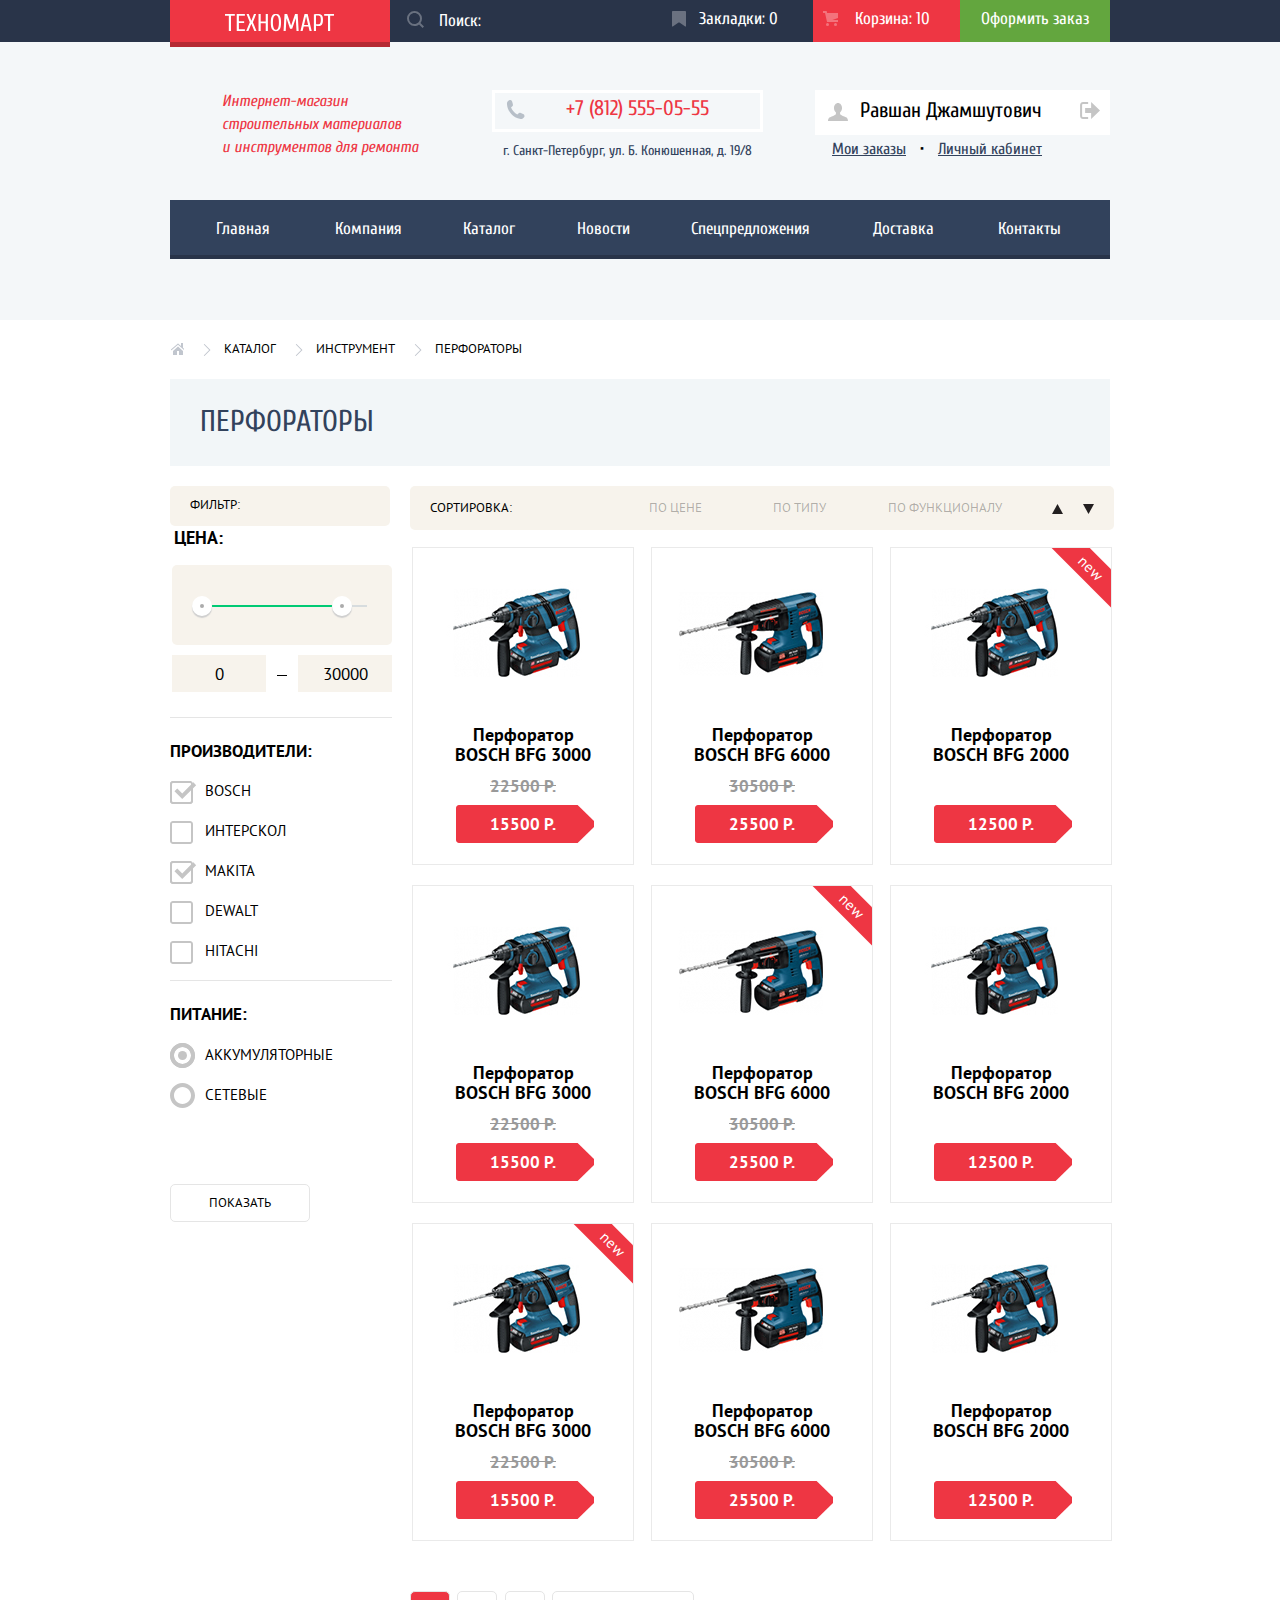
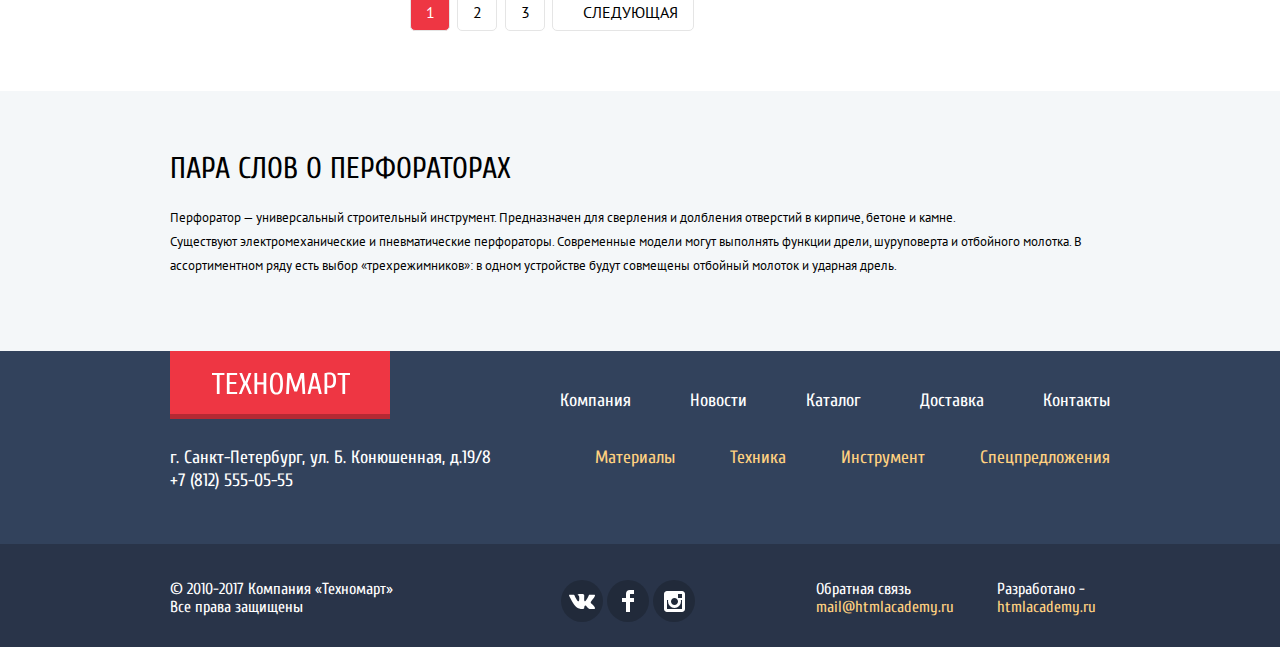
==== inner.html @ 995656cd "b4" ====
<!DOCTYPE html>
<html lang="ru">

<head>
  <meta charset="utf-8">
  <title>Техномарт - инструменты, техника, материалы</title>
  <link href="https://fonts.googleapis.com/css?family=Cuprum:400,400i,700%7CPT+Sans:400,700&display=swap&subset=cyrillic,cyrillic-ext" rel="stylesheet">
  <link type="text/css" href="css/style.css" rel="stylesheet">
</head>

<body>
  <header class="aligning-viewport stylized-background-header">
    <div class="top-header">
      <div class="aligning">
        <div class="logo-header">
          <a href="index.html"><img class="logo-header-img" src="img/logo-technomart.svg" width="109" height="19" alt="Компания Техномарт"></a>
        </div>

        <form method="get" action="https://echo.htmlacademy.ru/" class="search">

          <label for="search" class="search-label">Поиск:</label>
          <input type="search" name="search" id="search" class="search-input" required>

          <button type="submit" class="search-button">
            <svg class="icon-search" width="17" height="17">
              <path d="M17 15.586l-3.542-3.542A7.465 7.465 0 0 0 15 7.5 7.5 7.5 0 1 0 7.5 15c1.71 0 3.282-.579 4.544-1.542L15.586 17 17 15.586zM2 7.5C2 4.467 4.467 2 7.5 2 10.532 2 13 4.467 13 7.5c0 3.032-2.468 5.5-5.5 5.5A5.506 5.506 0 0 1 2 7.5z" />
            </svg>
            <span class="visually-hidden">Найти</span>
          </button>

        </form>

        <div class="bookmarks"><a href="#nowhere" class="icon-bookmarks top-header-link">Закладки: 0</a></div>
        <div class="cart cart-filled"><a href="#nowhere" class="icon-cart top-header-link">Корзина: 10</a></div>
        <div class="order"><a href="#nowhere" class="top-header-link">Оформить заказ</a></div>
      </div>
    </div>

    <div class="page-header aligning">
      <p class="slogan">Интернет-магазин строительных материалов и&nbsp;инструментов для ремонта</p>

      <div class="contacts-header">
        <div><a href="tel:+78125550555" class="icon-phone">+7 (812) 555-05-55</a></div>
        <address>г. Санкт-Петербург, ул. Б. Конюшенная, д. 19/8</address>
      </div>


      <div>
        <div class="account">
          <a href="#nowhere" class="icon-user account-user">Равшан Джамшутович</a>
          <a href="#nowhere" class="icon-logout"></a>
        </div>
        <div class="account-active">
          <a class="account-active-link" href="#nowhere">Мои заказы</a>
          <a class="account-active-link" href="#nowhere">Личный кабинет</a>
        </div>
      </div>
    </div>

    <nav class="page-nav">
      <ul class="page-nav-list">
        <li><a class="page-nav-link" href="index.html">Главная</a></li>
        <li><a class="page-nav-link" href="#nowhere">Компания</a></li>
        <li><a class="page-nav-link">Каталог</a></li>
        <li><a class="page-nav-link" href="#nowhere">Новости</a></li>
        <li><a class="page-nav-link" href="#nowhere">Спецпредложения</a></li>
        <li><a class="page-nav-link" href="#nowhere">Доставка</a></li>
        <li><a class="page-nav-link" href="#nowhere">Контакты</a></li>
      </ul>
    </nav>
  </header>



  <main class="aligning-viewport content">

    <div class="aligning">
      <nav class="breadcrumbs">

        <ul>
          <li class="icon-home"><a class="breadcrumbs-home" href="index.html"></a></li>
          <li><a class="breadcrumbs-link" href="#nowhere">Каталог</a></li>
          <li><a class="breadcrumbs-link" href="#nowhere">Инструмент</a></li>
          <li><a class="breadcrumbs-link">Перфораторы</a></li>
        </ul>
      </nav>
    </div>


    <h1 class="content-caption-product aligning">Перфораторы</h1>


    <div class="catalog-flex">
      <section class="catalog-filter">
        <h2 class="filter-background filter-caption">Фильтр:</h2>
        <form method="get" action="https://echo.htmlacademy.ru/">
          <fieldset class="filter-price">
            <legend>Цена:</legend>
            <div class="price-range">
              <div class="range-controls filter-background">
                <div class="scale">
                  <div class="bar"></div>
                </div>
                <button class="toggle controls-min" type="button" hidden aria-label="Минимальная цена"></button>
                <button class="toggle controls-max" type="button" hidden aria-label="Максимальная цена"></button>
              </div>
              <div class="price-controls">
                <label class="min-price visually-hidden" for="min-price"> от</label>
                <input name="min-price" id="min-price" type="number" value="0">
                <span>&nbsp;</span>
                <label class="max-price visually-hidden" for="max-price">до</label>
                <input name="max-price" id="max-price" type="number" value="30000">
              </div>
            </div>
          </fieldset>
          <fieldset class="filter-brand">
            <legend>Производители:</legend>
            <ul>
              <li class="filter-option">
                <input class="filter-input filter-input-checkbox visually-hidden" type="checkbox" name="brand" id="filter-bosch" value="BOSCH" checked>
                <label for="filter-bosch">Bosch</label>
              </li>
              <li class="filter-option">
                <input class="filter-input filter-input-checkbox visually-hidden" type="checkbox" name="brand" id="filter-interscol" value="INTERSKOL">
                <label for="filter-interscol">Интерскол</label>
              </li>
              <li class="filter-option">
                <input class="filter-input filter-input-checkbox visually-hidden" type="checkbox" name="brand" id="filter-makita" value="MAKITA" checked>
                <label for="filter-makita">Makita</label>
              </li>
              <li class="filter-option">
                <input class="filter-input filter-input-checkbox visually-hidden" type="checkbox" name="brand" id="filter-dewalt" value="DEWALT">
                <label for="filter-dewalt">Dewalt</label>
              </li>
              <li class="filter-option">
                <input class="filter-input filter-input-checkbox visually-hidden" type="checkbox" name="brand" id="filter-hitachi" value="HITACHI">
                <label for="filter-hitachi">Hitachi</label>
              </li>
            </ul>
          </fieldset>
          <fieldset class="filter-charging">
            <legend>Питание:</legend>
            <ul>
              <li class="filter-option">
                <input class="filter-input filter-input-radio visually-hidden" type="radio" name="charging" id="filter-accumulator" value="Accumulator" checked>
                <label for="filter-accumulator">Аккумуляторные</label>
              </li>
              <li class="filter-option">
                <input class="filter-input filter-input-radio visually-hidden" type="radio" name="charging" id="filter-socket" value="Socket">
                <label for="filter-socket">Сетевые</label>
              </li>
            </ul>
          </fieldset>
          <button type="submit">Показать</button>
        </form>
      </section>



      <section class="catalog-page">

        <div class="filter-background product-sorting">
          <p>Сортировка:</p>
          <ul class="sorting-type">
            <li><a href="#nowhere">По цене</a></li>
            <li><a href="#nowhere">По типу</a></li>
            <li><a href="#nowhere">По функционалу</a></li>
            <li class="sorting-arrow-up">
              <a href="#nowhere"><span class="visually-hidden">По возрастанию</span></a>
            </li>
            <li class="sorting-arrow-down">
              <a href="#nowhere"><span class="visually-hidden">По убыванию</span></a>
            </li>
          </ul>
        </div>

        <table class="product-list">
          <thead class="visually-hidden">
            <tr>
              <th>Изображение</th>
              <th>Наименование товара</th>
              <th>Метки</th>
              <th>Цена без скидки</th>
              <th>Актуальная цена</th>
              <th>Наличие</th>
            </tr>
          </thead>
          <tbody>
            <tr class="product-item">
              <td class="product-photo"><img src="img/perforator_1.png" alt="BOSCH BFG 3000" width="218" height="170">
              </td>
              <td class="product-name">Перфоратор BOSCH BFG 3000</td>
              <td class="product-mark"></td>
              <td class="product-price-special">22500 Р.</td>
              <td class="product-price">15500 Р.</td>
              <td class="product-availability">
                <a class="buy-link availability-buy" href="#buy-popup"> Купить </a>
                <a class="bookmarks-link availability-bookmarks" href="#nowhere"> В закладки </a>
              </td>
            </tr>
            <tr class="product-item">
              <td class="product-photo"><img src="img/perforator_2.png" alt="BOSCH BFG 6000" width="218" height="170">
              </td>
              <td class="product-name">Перфоратор BOSCH BFG 6000</td>
              <td class="product-mark"></td>
              <td class="product-price-special">30500 Р.</td>
              <td class="product-price">25500 Р.</td>
              <td class="product-availability">
                <a class="buy-link availability-buy" href="#buy-popup"> Купить </a>
                <a class="bookmarks-link availability-bookmarks" href="#nowhere"> В закладки </a>
              </td>
            </tr>
            <tr class="product-item">
              <td class="product-photo"><img src="img/perforator_3.png" alt="BOSCH BFG 2000" width="218" height="170">
              </td>
              <td class="product-name">Перфоратор BOSCH BFG 2000</td>
              <td class="product-mark">New</td>
              <td class="product-price-special"></td>
              <td class="product-price">12500 Р.</td>
              <td class="product-availability">
                <a class="buy-link availability-buy" href="#buy-popup"> Купить </a>
                <a class="bookmarks-link availability-bookmarks" href="#nowhere"> В закладки </a>
              </td>
            </tr>
            <tr class="product-item">
              <td class="product-photo"><img src="img/perforator_1.png" alt="BOSCH BFG 3000" width="218" height="170">
              </td>
              <td class="product-name">Перфоратор BOSCH BFG 3000</td>
              <td class="product-mark"></td>
              <td class="product-price-special">22500 Р.</td>
              <td class="product-price">15500 Р.</td>
              <td class="product-availability">
                <a class="buy-link availability-buy" href="#buy-popup"> Купить </a>
                <a class="bookmarks-link availability-bookmarks" href="#nowhere"> В закладки </a>
              </td>
            </tr>
            <tr class="product-item">
              <td class="product-photo"><img src="img/perforator_2.png" alt="BOSCH BFG 6000" width="218" height="170">
              </td>
              <td class="product-name">Перфоратор BOSCH BFG 6000</td>
              <td class="product-mark">New</td>
              <td class="product-price-special">30500 Р.</td>
              <td class="product-price">25500 Р.</td>
              <td class="product-availability">
                <a class="buy-link availability-buy" href="#buy-popup"> Купить </a>
                <a class="bookmarks-link availability-bookmarks" href="#nowhere"> В закладки </a>
              </td>
            </tr>
            <tr class="product-item">
              <td class="product-photo"><img src="img/perforator_3.png" alt="BOSCH BFG 2000" width="218" height="170">
              </td>
              <td class="product-name">Перфоратор BOSCH BFG 2000</td>
              <td class="product-mark"></td>
              <td class="product-price-special"></td>
              <td class="product-price">12500 Р.</td>
              <td class="product-availability">
                <a class="buy-link availability-buy" href="#buy-popup"> Купить </a>
                <a class="bookmarks-link availability-bookmarks" href="#nowhere"> В закладки </a>
              </td>
            </tr>
            <tr class="product-item">
              <td class="product-photo"><img src="img/perforator_1.png" alt="BOSCH BFG 3000" width="218" height="170">
              </td>
              <td class="product-name">Перфоратор BOSCH BFG 3000</td>
              <td class="product-mark">New</td>
              <td class="product-price-special">22500 Р.</td>
              <td class="product-price">15500 Р.</td>
              <td class="product-availability">
                <a class="buy-link availability-buy" href="#buy-popup"> Купить </a>
                <a class="bookmarks-link availability-bookmarks" href="#nowhere"> В закладки </a>
              </td>
            </tr>
            <tr class="product-item">
              <td class="product-photo"><img src="img/perforator_2.png" alt="BOSCH BFG 6000" width="218" height="170">
              </td>
              <td class="product-name">Перфоратор BOSCH BFG 6000</td>
              <td class="product-mark"></td>
              <td class="product-price-special">30500 Р.</td>
              <td class="product-price">25500 Р.</td>
              <td class="product-availability">
                <a class="buy-link availability-buy" href="#buy-popup"> Купить </a>
                <a class="bookmarks-link availability-bookmarks" href="#nowhere"> В закладки </a>
              </td>
            </tr>
            <tr class="product-item">
              <td class="product-photo"><img src="img/perforator_3.png" alt="BOSCH BFG 2000" width="218" height="170">
              </td>
              <td class="product-name">Перфоратор BOSCH BFG 2000</td>
              <td class="product-mark"></td>
              <td class="product-price-special"></td>
              <td class="product-price">12500 Р.</td>
              <td class="product-availability">
                <a class="buy-link availability-buy" href="#buy-popup"> Купить </a>
                <a class="bookmarks-link availability-bookmarks" href="#nowhere"> В закладки </a>
              </td>
            </tr>
          </tbody>
        </table>

        <ul class="turn-pages">
          <li class="turn-pages-number turn-page-current"><a class="turn-pages-link" href="#nowhere">1</a></li>
          <li class="turn-pages-number"><a class="turn-pages-link" href="#nowhere">2</a></li>
          <li class="turn-pages-number"><a class="turn-pages-link" href="#nowhere">3</a></li>
          <li class="turn-pages-pointer"><a class="turn-pages-link" href="#nowhere">Следующая</a></li>
        </ul>

      </section>
    </div>

    <div class="buy-popup visually-hidden" id="buy-popup">
      <button class="close-popup" type="button" aria-label="Закрыть"></button>
      <p>Товар добавлен в корзину!</p>
      <div class="buy-popup-button">
        <a href="#nowhere">Оформить заказ</a>
        <button class="close-popup" type="button" aria-label="Вернуться в каталог">Продолжить покупки</button>
      </div>
    </div>

  </main>

  <div class="aligning-viewport stylized-background">
    <section class="description-perforator">
      <div class="aligning">
        <h2 class="content-caption-h2">Пара слов о перфораторах</h2>
        <p class="content-text">Перфоратор — универсальный строительный инструмент. Предназначен для сверления и долбления отверстий в кирпиче, бетоне и камне.<br> Существуют электромеханические и пневматические перфораторы. Современные модели могут выполнять функции дрели, шуруповерта и отбойного молотка. В ассортиментном ряду есть выбор «трехрежимников»: в одном устройстве будут совмещены отбойный молоток и ударная дрель.</p>
      </div>
    </section>
  </div>

  <footer class="aligning-viewport">
    <section class="page-footer">
      <div class="aligning">
        <div class="logo-footer">
          <a href="index.html"><img class="logo-footer-img" src="img/logo-technomart.svg" width="138" height="23" alt="Компания Техномарт"></a>
        </div>

        <nav class="nav-site">
          <ul>
            <li><a class="nav-site-link" href="#nowhere">Компания</a></li>
            <li><a class="nav-site-link" href="#nowhere">Новости</a></li>
            <li><a class="nav-site-link" href="inner.html">Каталог</a></li>
            <li><a class="nav-site-link" href="#nowhere">Доставка</a></li>
            <li><a class="nav-site-link" href="#nowhere">Контакты</a></li>
          </ul>
        </nav>

        <div class="contacts-footer">
          <address>г. Санкт-Петербург, ул. Б. Конюшенная, д.19/8</address>
          <a href="tel:+78125550555">+7 (812) 555-05-55</a>
        </div>

        <nav class="nav-category">
          <ul>
            <li><a class="nav-category-link" href="#nowhere">Материалы</a></li>
            <li><a class="nav-category-link" href="#nowhere">Техника</a></li>
            <li><a class="nav-category-link" href="#nowhere">Инструмент</a></li>
            <li><a class="nav-category-link" href="#nowhere">Спецпредложения</a></li>
          </ul>
        </nav>
      </div>

    </section>
    <section class="bottom-footer">
      <div class="aligning">
        <div class="copyright">
          <p>&#169; 2010-2017 Компания &laquo;Техномарт&raquo; Все права защищены</p>
        </div>

        <div class="socials">
          <ul>
            <li>
              <a href="https://vk.com/" class="icon-vk">
                <span class="visually-hidden">ВКонтакте Техномарт</span>
              </a>
            </li>
            <li>
              <a href="https://facebook.com/‎" class="icon-fb">
                <span class="visually-hidden">Фейсбук Техномарт</span>
              </a>
            </li>
            <li>
              <a href="https://instagram.com/" class="icon-insta">
                <span class="visually-hidden">Инстаграм Техномарт</span>
              </a>
            </li>
          </ul>
        </div>

        <div class="copyright-developer">
          <p>Обратная связь&nbsp;
            <a href="mailto:mail@htmlacademy.ru">mail@htmlacademy.ru</a>
          </p>
          <p>Разработано -&nbsp;
            <a href="https://htmlacademy.ru/intensive/htmlcss">htmlacademy.ru</a>
          </p>
        </div>

      </div>
    </section>
  </footer>
</body>

</html>
---- css/style.css ----
body {
  font-family: "Cuprum", "Arial Narrow", sans-serif;
  margin: 0px;
}

a {
  text-decoration: none;
}

.visually-hidden:not(:focus):not(:active),
input[type="checkbox"].visually-hidden,
input[type="radio"].visually-hidden {
  position: absolute;
  width: 1px;
  height: 1px;
  margin: -1px;
  border: 0;
  padding: 0;
  white-space: nowrap;
  clip-path: inset(100%);
  clip: rect(0 0 0 0);
  overflow: hidden;
}

.aligning {
  width: 940px;
  display: flex;
  flex-direction: row;
  flex-wrap: wrap;
  flex-shrink: 0;
  margin-left: auto;
  margin-right: auto;
  padding-left: 10px;
  padding-right: 10px;
}

.aligning-viewport {
  min-width: 960px;
}

.content {
  background-color: #ffffff;
}

.content-caption {
  text-transform: uppercase;
}

.content-caption-h2 {
  margin-bottom: 20px;
  font-size: 30px;
  font-weight: normal;
  text-transform: uppercase;
}

.content-text {
  margin-top: 0px;
  margin-bottom: 20px;
  font-family: "PT Sans", "Arial", sans-serif;
  font-size: 13px;
  line-height: 24px;
}

.caption-button {
  width: 886px;
  height: 89px;
  display: flex;
  flex-wrap: wrap;
  flex-direction: row;
  justify-content: space-between;
  align-items: center;
  margin-top: 20px;
  margin-bottom: 20px;
  padding-left: 30px;
  padding-right: 24px;
  background-color: #f9f5f0;
}

.caption-button h2 {
  font-size: 30px;
  text-transform: uppercase;
  font-weight: normal;
  color: #32425c;
}

.button {
  min-width: 197px;
  height: 38px;
  position: relative;
  font-family: "Cuprum", "Arial Narrow", sans-serif;
  text-align: center;
  text-transform: uppercase;
  border: 0px;
  border-radius: 5px;
  color: #ffffff;
  background-color: #ee3643;
  cursor: pointer;
}

.wide-button {
  width: 253px;
}

.button-link {
  padding-top: 10px;
  padding-bottom: 10px;
  padding-left: 40px;
  padding-right: 40px;
  font-family: "Cuprum", "Arial Narrow", sans-serif;
  font-size: 14px;
  line-height: 40px;
  text-decoration: none;
  text-transform: uppercase;
  color: #ffffff;
}

.button:hover {
  background-color: #ca2c37;
}

.button:active {
  background-color: #ba2732;
}

.stylized-background {
  background-color: #f4f7f9;
}

.stylized-background-header {
  height: 320px;
  background-color: #f4f7f9;
}

/*  Логотип компании в шапке  */

.logo-header {
  width: 220px;
  height: 42px;
  background-color: #ee3643;
}

.logo-header:hover {
  background-color: #ca2c37;
}

.logo-header:active {
  background-color: #ba2732;
}

.logo-header-img {
  width: 109px;
  height: 19px;
  padding-top: 13px;
  padding-bottom: 10px;
  padding-left: 55px;
  padding-right: 56px;
  box-shadow: 0 5px 0 0 #b52933;
}

.logo-header-img:hover {
  box-shadow: 0 5px 0 0 #9a212a;
}

.logo-header-img:active {
  box-shadow: 0 5px 0 0 #8e1e26;
}

/*  Верхнее меню: Поиск, Закладки, Корзина, Оформить заказ  */

.top-header {
  display: flex;
  flex-direction: row;
  flex-wrap: wrap;
  justify-content: space-between;
  min-height: 42px;
  font-size: 17px;
  background-color: #293449;
  line-height: 18px;
}

.top-header-link {
  padding-top: 10px;
  padding-bottom: 10px;
  padding-left: 10px;
  padding-right: 10px;
  text-align: center;
  text-decoration: none;
  color: #ffffff;
}

.top-header-link:active {
  color: rgba(255, 255, 255, 0.6);
}

.search {
  position: relative;
  display: flex;
  flex-grow: 2;
}

.search-label {
  position: absolute;
  top: 12px;
  left: 49px;
  color: #ffffff;
}

.search-input {
  width: 220px;
  font: inherit;
  box-sizing: border-box;
  padding: 0px 5px;
  margin: 0px;
  border: none;
  color: #ffffff;
  background-color: #293449;
}

.search-input:hover {
  background-color: #212a3a;
}

.search-input:focus,
.search-input:valid {
  z-index: 10;
  color: #000000;
  background-color: #ffffff;
}

.search-input:not(:valid) {
  box-shadow: none;
}

.search-button {
  font: inherit;
  order: -1;
  padding-left: 17px;
  padding-right: 10px;
  border: none;
  color: rgba(255, 255, 255, 0.3);
  background-color: #293449;
}

.search-button:hover {
  color: #ffffff;
  background-color: #212a3a;
}

.search-input:focus + .search-button {
  color: #ee3643;
  background-color: #ffffff;
}

.icon-search {
  fill: currentColor;
  cursor: pointer;
}

.bookmarks {
  display: flex;
  margin-right: 25px;
  flex-direction: row;
  flex-wrap: wrap;
  justify-content: space-around;
}

.bookmarks .icon-bookmarks::before {
  display: inline-block;
  width: 17px;
  height: 17px;
  vertical-align: middle;
  padding-right: 10px;
  background: url("../img/icon-bookmarks.svg") no-repeat;
  opacity: 0.3;
  content: "";
}

.bookmarks:hover .icon-bookmarks::before {
  opacity: 1;
}

.cart {
  display: flex;
  margin-right: 0px;
  padding-right: 20px;
  flex-direction: row;
  flex-wrap: wrap;
  justify-content: space-around;
}

.cart-filled {
  background-color: #ee3643;
}

.cart .icon-cart::before {
  display: inline-block;
  width: 17px;
  height: 17px;
  vertical-align: middle;
  padding-right: 5px;
  padding-left: 10px;
  background: url("../img/icon-cart.svg") no-repeat;
  opacity: 0.3;
  content: "";
}

.cart:hover .icon-cart::before {
  opacity: 1;
}

.order {
  width: 150px;
  display: flex;
  flex-direction: row;
  flex-wrap: wrap;
  justify-content: center;
  padding-top: 0px;
  background: #63a63e;
}

.order a {
  padding-left: 20px;
  padding-right: 20px;
}

.order:hover {
  background-color: #5fbb2d;
}

.order:active {
  background-color: #518534;
}

/*  Шапка страницы: Слоган магазина, контакты, Личный кабинет  */

.page-header {
  height: 80px;
  display: flex;
  flex-direction: row;
  flex-wrap: wrap;
  justify-content: space-between;
  padding-top: 48px;
  padding-bottom: 30px;
}

.slogan {
  width: 200px;
  margin-top: 0px;
  margin-right: 40px;
  padding-left: 52px;
  font-family: "Cuprum", "Arial Narrow", sans-serif;
  font-style: italic;
  font-size: 16px;
  line-height: 23px;
  color: #ee3643;
}

.contacts-header div {
  width: 265px;
  min-height: 30px;
  margin-right: 20px;
  display: flex;
  flex-direction: row;
  flex-wrap: wrap;
  align-content: center;
  justify-content: space-around;
  border: 3px #ffffff solid;
}

.contacts-header a {
  padding-top: 5px;
  padding-bottom: 10px;
  padding-left: 10px;
  padding-right: 50px;
  text-decoration: none;
  font-size: 21px;
  line-height: 21px;
  color: #ee3643;
}

.contacts-header .icon-phone::before {
  display: inline-block;
  width: 20px;
  height: 19px;
  vertical-align: middle;
  margin-right: 40px;
  margin-left: 0px;
  padding-left: 0px;
  background: url("../img/icon-phone.svg") no-repeat;
  background-position: 0px 0px;
  content: "";
}

.contacts-header address {
  margin-top: 10px;
  margin-right: 20px;
  text-align: center;
  text-decoration: none;
  font-style: normal;
  font-size: 14px;
  color: #32425c;
}

.account {
  min-width: 100px;
  height: 45px;
  display: flex;
  flex-direction: row;
  flex-wrap: wrap;
  justify-content: space-between;
}

.account-link {
  height: 35px;
  display: block;
  margin-left: 10px;
  padding-top: 8px;
  padding-left: 24px;
  padding-right: 24px;
  font-size: 21px;
  line-height: 21px;
  text-decoration: none;
  color: #000000;
  background-color: #ffffff;
}

.account-link:hover {
  color: #ee3643;
}

.account-link:active {
  color: rgba(0, 0, 0, 0.3);
}

.account .icon-user::before {
  display: inline-block;
  width: 20px;
  height: 18px;
  margin-right: 2px;
  padding-right: 10px;
  vertical-align: middle;
  background: url("../img/icon-user.svg") no-repeat;
  content: "";
}

.account .icon-login::before {
  display: inline-block;
  width: 15px;
  height: 17px;
  vertical-align: middle;
  margin-right: 0px;
  padding-left: 0px;
  padding-right: 17px;
  background: url("../img/icon-login.svg") no-repeat;
  background-position: 0px 0px;
  content: "";
}

.account-user {
  height: 35px;
  display: block;
  margin-left: 3px;
  padding-top: 10px;
  padding-left: 13px;
  padding-right: 26px;
  font-size: 21px;
  line-height: 21px;
  text-decoration: none;
  color: #000000;
  background-color: #ffffff;
}

.account .icon-logout {
  display: block;
  width: 20px;
  height: 45px;
  padding: 0px 11px;
  background: url("../img/icon-logout.svg") no-repeat;
  background-position: 11px 12px;
  background-color: #ffffff;
}

.account-active {
  width: 210px;
  display: flex;
  flex-direction: row;
  flex-wrap: wrap;
  justify-content: space-between;
  margin-top: 5px;
  margin-left: 20px;
}

.account-active::before {
  content: "•";
  order: 2;
}

.account-active a:nth-child(1) {
  order: 1;
}

.account-active a:nth-child(2) {
  order: 3;
}

.account-active-link {
  font-size: 16px;
  color: #32425c;
  text-decoration: underline;
}

.account-active-link:hover {
  color: #ee3643;
}

.account-active-link:active {
  color: rgba(0, 0, 0, 0.3);
}

/*  Хлебные крошки */

.breadcrumbs ul {
  margin-top: 20px;
  padding-left: 0px;
  display: flex;
  flex-direction: row;
  flex-wrap: wrap;
  justify-content: space-between;
  font-family: "PT Sans", "Arial", sans-serif;
  font-size: 13px;
  text-transform: uppercase;
  list-style-type: none;
}

.breadcrumbs-link {
  padding-top: 5px;
  padding-bottom: 10px;
  margin-left: 19px;
  text-decoration: none;
  color: #000000;
}

.breadcrumbs-link::before {
  display: inline-block;
  width: 8px;
  height: 12px;
  margin-right: 13px;
  vertical-align: middle;
  background: url("../img/icon-right-small.svg") no-repeat;
  content: "";
}

.breadcrumbs-home {
  display: inline-block;
  width: 14px;
  height: 12px;
  padding: 10px 2px;
}

.breadcrumbs .icon-home {
  width: 14px;
  height: 18px;
  display: inline-block;
  vertical-align: middle;
  background: url("../img/icon-home.svg") no-repeat;
  background-position: 0px 3px;
  content: "";
}

/* Навигация по странице: Главная, Компания, Каталог, Новости, Спецпредложения, Доставка, Контакты  */

.page-nav {
  width: 940px;
  margin-top: 0px;
  margin-bottom: 50px;
  margin-left: auto;
  margin-right: auto;
  padding: 0px;
  font-size: 17px;
  line-height: 17px;
  text-align: center;
  background-color: #32425c;
  border-bottom: 4px #293449 solid;
}

.page-nav-list {
  width: 940px;
  min-height: auto;
  display: flex;
  flex-direction: row;
  flex-wrap: wrap;
  align-content: center;
  justify-content: center;
  list-style-type: none;
  margin: 0px;
  padding: 0px;
}

.page-nav-list li:nth-child(1) {
  margin-left: 4px;
  margin-right: 5px;
}

.page-nav-list li:nth-child(3),
.page-nav-list li:nth-child(4) {
  margin-left: 1px;
  margin-right: 1px;
}

.page-nav-list li:nth-child(6) {
  margin-left: 3px;
  margin-right: 2px;
}

.page-nav-list li:nth-child(7) {
  margin-left: 2px;
  margin-right: 7px;
}

.page-nav-link {
  display: inline-block;
  min-width: auto;
  min-height: 20px;
  margin: 0px;
  padding-top: 20px;
  padding-bottom: 15px;
  padding-left: 30px;
  padding-right: 30px;
  vertical-align: middle;
  text-decoration: none;
  color: #ffffff;
  user-select: none;
}

.page-nav-link:link:hover {
  background-color: #293449;
}

.page-nav-link:link:active {
  color: rgba(255, 255, 255, 0.5);
}

/* Плитки на Главной: Материалы, Инструмент, Техника, Скидки, Доставка */

.features-block {
  padding: 0px;
  margin-top: 60px;
  display: flex;
  flex-direction: row;
  flex-wrap: wrap;
  justify-content: space-between;
  list-style-type: none;
}

.features-block ul {
  padding: 0;
  display: flex;
}

.features-block-caption {
  width: 200px;
  margin-top: 10px;
  margin-left: 22px;
  margin-bottom: 10px;
  font-size: 24px;
  line-height: 30px;
  font-weight: bold;
  color: #ffffff;
}

.features-block-button {
  width: 135px;
  min-height: 30px;
  font-size: 14px;
  text-transform: uppercase;
  text-align: center;
  margin-top: 15px;
  margin-bottom: 20px;
  margin-left: 25px;
  padding-top: 10px;
  color: #ffffff;
  background-color: rgba(0, 0, 0, 0.1);
  border-radius: 5px;
}

.features-block-button:hover {
  background-color: rgba(0, 0, 0, 0.2);
}

.features-block-button:active {
  background-color: rgba(0, 0, 0, 0.3);
}

.features-block-button a {
  color: #ffffff;
}

.features-block-material {
  width: 300px;
  min-height: 123px;
  display: flex;
  flex-direction: row;
  flex-wrap: wrap;
  align-items: flex-end;
  justify-content: space-between;
  margin-top: 0px;
  margin-bottom: 20px;
  margin-left: 0px;
  margin-right: 20px;
  background-color: #ffbf47;
}

.features-material-icon {
  width: 300px;
  min-height: auto;
  display: block;
  margin-bottom: 0px;
  vertical-align: top;
  background: url("../img/icon-1.svg") no-repeat;
  background-position-x: 214px;
  background-position-y: 20px;
}

.features-block-instrument {
  width: 300px;
  min-height: 123px;
  display: flex;
  flex-direction: row;
  flex-wrap: wrap;
  align-items: flex-end;
  justify-content: space-between;
  margin-top: 0px;
  margin-bottom: 20px;
  margin-left: 0px;
  margin-right: 20px;
  background-color: #3bbce3;
}

.features-instrument-icon {
  width: 300px;
  min-height: auto;
  display: block;
  vertical-align: top;
  background: url("../img/icon-2.svg") no-repeat;
  background-position-x: 198px;
  background-position-y: 25px;
}

.features-block-technics {
  width: 300px;
  height: 123px;
  display: flex;
  flex-direction: row;
  flex-wrap: wrap;
  align-items: flex-end;
  justify-content: space-between;
  margin-bottom: 20px;
  background-color: #dc91d8;
}

.features-technics-icon {
  width: 300px;
  min-height: auto;
  display: block;
  margin-bottom: 0px;
  vertical-align: top;
  background: url("../img/icon-3.svg") no-repeat;
  background-position-x: 190px;
  background-position-y: 20px;
}

.features-block-sale {
  width: 300px;
  height: 123px;
  display: flex;
  flex-direction: row;
  flex-wrap: wrap;
  align-items: flex-end;
  justify-content: space-between;
  margin-bottom: 20px;
  margin-left: 640px;
  background-color: #8ed78f;
}

.features-sale-icon {
  width: 300px;
  min-height: auto;
  display: block;
  margin-bottom: 0px;
  vertical-align: top;
  background: url("../img/icon-4.svg") no-repeat;
  background-position-x: 197px;
  background-position-y: 20px;
}

.features-block-delivery {
  width: 300px;
  height: 123px;
  display: flex;
  flex-direction: row;
  flex-wrap: wrap;
  align-items: flex-end;
  justify-content: space-between;
  margin-left: 640px;
  background-color: #ffc047;
}

.features-delivery-icon {
  width: 300px;
  min-height: auto;
  display: block;
  margin-bottom: 0px;
  vertical-align: top;
  background: url("../img/icon-5.svg") no-repeat;
  background-position-x: 190px;
  background-position-y: 25px;
}

.features-slider {
  width: 595px;
  min-height: 266px;
  position: absolute;
  margin-top: -300px;
  padding-left: 25px;
  background-color: #ffffff;
  list-style-type: none;
}

.features-slider-drills {
  z-index: 0;
  position: absolute;
}

.features-slider-perforator {
  z-index: 0;
  position: absolute;
}

.slider-visible {
  z-index: 5;
  position: absolute;
}

.features-slider-caption {
  position: absolute;
  z-index: 5;
  margin-top: 15px;
  padding-top: 20px;
  margin-bottom: 0px;
  font-size: 36px;
  text-transform: uppercase;
  color: #ffffff;
}

.features-slider-description {
  position: absolute;
  z-index: 5;
  margin-top: 65px;
  padding-top: 12px;
  font-size: 18px;
  color: #ffffff;
}

.features-slider-switch {
  display: flex;
  flex-direction: row;
  justify-content: space-between;
  margin: 0px;
  padding: 0px;
}

.features-slider-previous {
  width: 22px;
  height: 40px;
  margin-top: 130px;
  display: inline-block;
  position: absolute;
  z-index: 5;
  vertical-align: middle;
  background: url("../img/icon-left.svg") no-repeat;
  border: none;
}

.features-slider-next {
  width: 22px;
  height: 40px;
  margin-top: 130px;
  margin-left: 555px;
  display: inline-block;
  position: absolute;
  z-index: 5;
  vertical-align: middle;
  background: url("../img/icon-right.svg") no-repeat;
  border: none;
}

.features-slider-button {
  width: 195px;
  min-height: 38px;
}

.features-slider-img {
  width: 620px;
  min-height: 266px;
  position: relative;
  margin-top: -54px;
  margin-bottom: -20px;
  margin-left: -25px;
  margin-right: -25px;
}

/*  Фильтры каталога товаров  */
.filter-background {
  min-height: 30px;
  border-radius: 5px;
  background-color: #f7f3ec;
}

.catalog-filter {
  width: 220px;
  padding-left: 0px;
  margin-left: auto;
  margin-right: 20px;
}

.filter-caption {
  margin: 0px;
  padding-top: 10px;
  padding-bottom: 0px;
  padding-left: 20px;
  font-family: "PT Sans", "Arial", sans-serif;
  font-size: 13px;
  line-height: 18px;
  font-weight: normal;
  text-transform: uppercase;
}

.catalog-filter fieldset {
  font-family: "PT Sans", "Arial", sans-serif;
  font-size: 15px;
  line-height: 20px;
  text-transform: uppercase;
  border: none;
}

.catalog-filter button[type="submit"] {
  width: 140px;
  height: 38px;
  margin-top: 50px;
  font-family: "PT Sans", "Arial", sans-serif;
  font-size: 13px;
  text-transform: uppercase;
  background-color: #ffffff;
  border: 1px #e5e5e5 solid;
  border-radius: 5px;
}

.filter-price {
  width: 220px;
  padding-left: 0px;
}

.filter-price legend {
  margin-top: 15px;
  font-size: 18px;
  line-height: 24px;
  text-transform: uppercase;
  font-weight: 700;
}

.price-range {
  margin-top: 10px;
}

.range-controls {
  position: relative;
  height: 40px;
  margin-bottom: 10px;
  padding-top: 40px;
  padding-right: 25px;
  padding-left: 30px;
  border-radius: 5px;
}

.range-controls .scale {
  height: 2px;
  background: #d7dcde;
}

.range-controls .bar {
  width: 80%;
  height: 2px;
  background: #00ca74;
}

.toggle {
  position: absolute;
  top: 31px;
  left: 0;
  display: block;
  width: 20px;
  height: 20px;
  padding: 0;
  background-color: #ababab;
  box-shadow: 0 2px 1px 0 #cfcfcf;
  border: 8px #ffffff solid;
  border-radius: 50%;
  cursor: grab;
}

.toggle:active {
  cursor: grabbing;
}

.range-controls .controls-min {
  left: 20px;
}

.range-controls .controls-max {
  left: 160px;
}

.price-controls {
  display: flex;
  justify-content: space-between;
  font-size: 0;
}

.price-controls input {
  width: 90px;
  height: 35px;
  margin-bottom: 15px;
  display: flex;
  flex-direction: row;
  flex-wrap: wrap;
  text-align: center;
  font-family: "PT Sans", "Arial", sans-serif;
  font-size: 17px;
  font-weight: normal;
  background-color: #f7f3ec;
  border: 0px;
}

.price-controls input[type="number"] {
  -moz-appearance: textfield;
}

.price-controls input[type="number"]::-webkit-outer-spin-button,
.price-controls input[type="number"]::-webkit-inner-spin-button {
  -webkit-appearance: none;
  margin: 0;
}

.price-controls span {
  width: 10px;
  height: 1px;
  display: inline-block;
  vertical-align: middle;
  margin-top: 20px;
  background-color: #000000;
}

.filter-brand {
  margin-left: 0px;
  padding-left: 0px;
}

.filter-brand legend {
  width: 220px;
  margin-left: auto;
  margin-right: 10px;
  padding-top: 23px;
  padding-left: 0px;
  text-transform: uppercase;
  font-size: 17px;
  font-weight: bold;
  border-top: 1px #e5e5e5 solid;
}

.filter-brand ul {
  margin-bottom: -10px;
  padding: 0px;
  list-style-type: none;
}

.filter-charging {
  margin-left: 0px;
  padding-left: 0px;
}

.filter-charging legend {
  width: 220px;
  margin-left: auto;
  padding-top: 23px;
  padding-left: 0px;
  text-transform: uppercase;
  font-size: 17px;
  font-weight: bold;
  border-top: 1px #e5e5e5 solid;
}

.filter-charging ul {
  padding: 0px;
  list-style-type: none;
}

.filter-option {
  margin-bottom: 20px;
}

.filter-option label {
  display: inline-block;
  position: relative;
  padding-left: 35px;
  cursor: pointer;
  user-select: none;
}

.filter-input-checkbox + label::before {
  width: 27px;
  height: 23px;
  left: 0px;
  top: 0px;
  position: absolute;
  background-image: url("data:image/svg+xml,%3Csvg xmlns='http://www.w3.org/2000/svg' width='23' height='23' viewBox='0 0 23 23'%3E%3Cpath fill='%23c5c5c5' d='M20 2c.542 0 1 .458 1 1v17c0 .542-.458 1-1 1H3c-.542 0-1-.458-1-1V3c0-.542.458-1 1-1h17m0-2H3C1.35 0 0 1.35 0 3v17c0 1.65 1.35 3 3 3h17c1.65 0 3-1.35 3-3V3c0-1.65-1.35-3-3-3z'/%3E%3C/svg%3E%0A");
  background-repeat: no-repeat;
  background-position: 0 0;
  content: "";
}

.filter-input-checkbox:focus + label::before,
.filter-input-checkbox + label:hover::before {
  background-image: url("data:image/svg+xml,%3Csvg xmlns='http://www.w3.org/2000/svg' width='23' height='23' viewBox='0 0 23 23'%3E%3Cpath fill='%23b5b5b5' d='M20 2c.542 0 1 .458 1 1v17c0 .542-.458 1-1 1H3c-.542 0-1-.458-1-1V3c0-.542.458-1 1-1h17m0-2H3C1.35 0 0 1.35 0 3v17c0 1.65 1.35 3 3 3h17c1.65 0 3-1.35 3-3V3c0-1.65-1.35-3-3-3z'/%3E%3C/svg%3E%0A");
}

.filter-input-checkbox:disabled + label {
  opacity: 0.3;
  color: rgba(0, 0, 0, 0.4);
}

.filter-input-checkbox:checked + label::after {
  width: 27px;
  height: 23px;
  position: absolute;
  top: 0px;
  left: 0px;
  background-image: url("data:image/svg+xml,%3Csvg xmlns='http://www.w3.org/2000/svg' width='27' height='23' viewBox='0 0 27 23'%3E%3Cpath fill='%23c5c5c5' d='M7.285 7.486l-2.829 2.829 7.783 7.783L26.171 4.166l-2.828-2.829-11.104 11.102z'/%3E%3Cpath fill='%23c5c5c5' d='M21 20c0 .542-.458 1-1 1H3c-.542 0-1-.458-1-1V3c0-.542.458-1 1-1h16.908L21.493.415A2.96 2.96 0 0 0 20 0H3C1.35 0 0 1.35 0 3v17c0 1.65 1.35 3 3 3h17c1.65 0 3-1.35 3-3v-9.829l-2 2V20z'/%3E%3C/svg%3E ");
  background-repeat: no-repeat;
  background-position: 0 0;
  content: "";
}

.filter-input-checkbox:checked:focus + label::after,
.filter-input-checkbox:checked + label:hover::after {
  background-image: url("data:image/svg+xml,%3Csvg xmlns='http://www.w3.org/2000/svg' width='27' height='23' viewBox='0 0 27 23'%3E%3Cpath fill='%23b5b5b5' d='M7.285 7.486l-2.829 2.829 7.783 7.783L26.171 4.166l-2.828-2.829-11.104 11.102z'/%3E%3Cpath fill='%23c5c5c5' d='M21 20c0 .542-.458 1-1 1H3c-.542 0-1-.458-1-1V3c0-.542.458-1 1-1h16.908L21.493.415A2.96 2.96 0 0 0 20 0H3C1.35 0 0 1.35 0 3v17c0 1.65 1.35 3 3 3h17c1.65 0 3-1.35 3-3v-9.829l-2 2V20z'/%3E%3C/svg%3E ");
}

.filter-input-radio + label::before {
  width: 25px;
  height: 25px;
  left: 0px;
  top: -2px;
  position: absolute;
  background-image: url("data:image/svg+xml,%3Csvg xmlns='http://www.w3.org/2000/svg' width='25' height='25' viewBox='0 0 25 25'%3E%3Cpath fill='%23c5c5c5' d='M12.5 4c4.687 0 8.5 3.813 8.5 8.5 0 4.687-3.813 8.5-8.5 8.5C7.813 21 4 17.187 4 12.5 4 7.813 7.813 4 12.5 4m0-4C5.597 0 0 5.597 0 12.5S5.597 25 12.5 25 25 19.403 25 12.5 19.403 0 12.5 0z'/%3E%3C/svg%3E ");
  background-repeat: no-repeat;
  background-position: 0 0;
  content: "";
}

.filter-input-radio:disabled + label {
  opacity: 0.3;
  color: rgba(0, 0, 0, 0.4);
}

.filter-input-radio:focus + label::before,
.filter-input-radio + label:hover::before {
  background-image: url("data:image/svg+xml,%3Csvg xmlns='http://www.w3.org/2000/svg' width='25' height='25' viewBox='0 0 25 25'%3E%3Cpath fill='%23b5b5b5' d='M12.5 4c4.687 0 8.5 3.813 8.5 8.5 0 4.687-3.813 8.5-8.5 8.5C7.813 21 4 17.187 4 12.5 4 7.813 7.813 4 12.5 4m0-4C5.597 0 0 5.597 0 12.5S5.597 25 12.5 25 25 19.403 25 12.5 19.403 0 12.5 0z'/%3E%3C/svg%3E ");
}

.filter-input-radio:checked + label::after {
  width: 25px;
  height: 25px;
  position: absolute;
  top: -2px;
  left: 0px;
  background-image: url("data:image/svg+xml,%3Csvg xmlns='http://www.w3.org/2000/svg' width='25' height='25' viewBox='0 0 25 25'%3E%3Cpath fill='%23c5c5c5' d='M12.5 4c4.687 0 8.5 3.813 8.5 8.5 0 4.687-3.813 8.5-8.5 8.5C7.813 21 4 17.187 4 12.5 4 7.813 7.813 4 12.5 4m0-4C5.597 0 0 5.597 0 12.5S5.597 25 12.5 25 25 19.403 25 12.5 19.403 0 12.5 0z'/%3E%3Ccircle fill='%23c5c5c5' cx='12.5' cy='12.5' r='4.5'/%3E%3C/svg%3E ");
  background-repeat: no-repeat;
  background-position: 0 0;
  content: "";
}

.filter-input-radio:checked:focus + label::after,
.filter-input-radio:checked + label:hover::after {
  background-image: url("data:image/svg+xml,%3Csvg xmlns='http://www.w3.org/2000/svg' width='25' height='25' viewBox='0 0 25 25'%3E%3Cpath fill='%23b5b5b5' d='M12.5 4c4.687 0 8.5 3.813 8.5 8.5 0 4.687-3.813 8.5-8.5 8.5C7.813 21 4 17.187 4 12.5 4 7.813 7.813 4 12.5 4m0-4C5.597 0 0 5.597 0 12.5S5.597 25 12.5 25 25 19.403 25 12.5 19.403 0 12.5 0z'/%3E%3Ccircle fill='%23b5b5b5' cx='12.5' cy='12.5' r='4.5'/%3E%3C/svg%3E ");}

.product-sorting {
  max-width: 700px;
  display: flex;
  flex-direction: row;
  flex-wrap: wrap;
  justify-content: space-between;
  margin-top: 0px;
  margin-bottom: 15px;
  padding-left: 20px;
  font-family: "PT Sans", "Arial", sans-serif;
  font-size: 13px;
  line-height: 18px;
  text-transform: uppercase;
}

.sorting-type {
  min-width: 350px;
  min-height: 20px;
  margin-left: 20px;
  margin-right: 20px;
  margin-bottom: 0px;
  padding-bottom: 0px;
  display: flex;
  flex-direction: row;
  flex-wrap: nowrap;
  list-style-type: none;
}

.sorting-type a {
  margin-bottom: 0px;
  margin-left: 0px;
  margin-right: 0px;
  padding-top: 5px;
  padding-bottom: 5px;
  padding-left: 10px;
  padding-right: 10px;
  color: rgba(0, 0, 0, 0.3);
}

.sorting-type li:nth-child(1) {
  margin-right: 51px;
}

.sorting-type li:nth-child(2) {
  margin-right: 42px;
}

.sorting-type li:nth-child(3) {
  margin-right: 0px;
}

.sorting-arrow-up a {
  width: 11px;
  height: 10px;
  display: inline-block;
  margin-left: 20px;
  margin-right: 0px;
  vertical-align: bottom;
  background-image: url("../img/icon-up-dir.svg");
  background-repeat: no-repeat;
  background-position: 20px 5px;
  content: "";
}

.sorting-arrow-down a {
  width: 11px;
  height: 10px;
  display: inline-block;
  margin-left: 0px;
  vertical-align: bottom;
  background-image: url("../img/icon-down-dir.svg");
  background-repeat: no-repeat;
  background-position: 20px 5px;
  content: "";
}

/*  Каталог товаров  */
.content-caption-product {
  width: 900px;
  min-height: 30px;
  margin-top: 8px;
  margin-bottom: 20px;
  padding-top: 25px;
  padding-bottom: 27px;
  padding-left: 30px;
  font-size: 30px;
  font-weight: normal;
  text-transform: uppercase;
  color: #32425c;
  background-color: #f2f6f8;
}

.catalog-flex {
  display: flex;
  flex-direction: row;
  flex-wrap: nowrap;
  justify-content: space-around;
  width: 940px;
  margin-left: auto;
  margin-right: auto;
}

.product-list tbody {
  width: 700px;
  margin-bottom: 12px;
  display: flex;
  flex-direction: row;
  flex-wrap: wrap;
  justify-content: space-between;
}

.product-item {
  width: 220px;
  min-height: 250px;
  display: flex;
  flex-direction: column;
  flex-wrap: wrap;
  align-items: center;
  justify-content: space-between;
  position: relative;
  margin-bottom: 20px;
  padding-top: 0px;
  padding-bottom: 10px;
  font-family: "PT Sans", "Arial", sans-serif;
  text-align: center;
  font-size: 17px;
  font-weight: bold;
  overflow: hidden;
  border: 1px #eaeaea solid;
}

.product-photo {
  width: 218px;
  height: 170px;
  z-index: 1;
}

.product-photo:hover {
  z-index: 0;
}

.product-name {
  width: 160px;
  min-height: 40px;
  padding-top: 5px;
  font-size: 18px;
  text-align: center;
  font-weight: bold;
  line-height: 20px;
}

.product-mark {
  position: absolute;
  top: 15px;
  right: 0px;
  z-index: 11;
  width: 200%;
  font-size: 15px;
  font-weight: 400;
  line-height: 25px;
  color: #ffffff;
  text-transform: lowercase;
  transform: translateX(50%) rotate(45deg);
  transform-origin: 50% -15px;
  background-color: #ee3643;
  user-select: none;
}

.product-mark:empty {
  display: none;
}

.product-price {
  width: 140px;
  min-height: 38px;
  margin-top: 7px;
  padding-top: 10px;
  line-height: 18px;
  color: #ffffff;
  background-image: url("../img/red-button.svg");
  background-position: 4px 0px;
  background-repeat: no-repeat;
}

.product-price-special {
  min-height: 20px;
  margin-top: 10px;
  font-size: 17px;
  line-height: 18px;
  text-decoration: line-through;
  color: #999999;
}

.product-availability {
  width: 217px;
  min-height: 100px;
  padding-top: 36px;
  position: absolute;
  display: flex;
  flex-direction: column;
  flex-wrap: wrap;
  align-items: center;
  justify-content: space-around;
  background-color: #ffffff;
}

.product-item:hover {
  box-shadow: 0 10px 25px rgba(41, 52, 73, 0.5);
}

.product-availability:focus-within,
.product-item:hover .product-availability {
  z-index: 10;
}

.availability-buy {
  min-width: 95px;
  height: 25px;
  margin-top: 5px;
  margin-bottom: 10px;
  padding-top: 0px;
  padding-bottom: 10px;
  position: relative;
  font-family: "Cuprum", "Arial Narrow", sans-serif;
  text-align: center;
  text-transform: uppercase;
  border: 0px;
  border-radius: 5px;
  background-color: #63a63e;
  border-bottom: 3px #367315 solid;
  cursor: pointer;
}

.availability-buy:hover {
  background-color: #5fbb2d;
  border-bottom: 3px #367315 solid;
}

.availability-buy:active {
  background-color: #518534;
  border-bottom: 3px #518534 solid;
}

.availability-buy::before {
  width: 17px;
  height: 17px;
  position: absolute;
  top: 11px;
  left: 15px;
  background: url("../img/icon-cart.svg") no-repeat;
  opacity: 0.3;
  content: "";
}

.availability-buy:hover::before {
  opacity: 1;
}

.buy-link {
  padding-top: 0px;
  padding-bottom: 10px;
  padding-left: 23px;
  padding-right: 17px;
  font-family: "Cuprum", "Arial Narrow", sans-serif;
  font-size: 14px;
  line-height: 40px;
  text-decoration: none;
  text-transform: uppercase;
  color: #ffffff;
}

.availability-bookmarks {
  min-width: 70px;
  height: 12px;
  margin-bottom: 10px;
  position: relative;
  font-family: "Cuprum", "Arial Narrow", sans-serif;
  text-align: center;
  text-transform: uppercase;
  border: 3px #63a63e solid;
  border-radius: 5px;
  cursor: pointer;
}

.availability-bookmarks:hover {
  border: 3px #32425c solid;
  border-radius: 5px;
}

.availability-bookmarks:active {
  border: 3px #c1c6ce solid;
  border-radius: 5px;
}

.bookmarks-link {
  padding-top: 10px;
  padding-bottom: 10px;
  padding-left: 35px;
  padding-right: 25px;
  font-family: "Cuprum", "Arial Narrow", sans-serif;
  font-size: 14px;
  line-height: 12px;
  text-decoration: none;
  text-transform: uppercase;
  color: #32425c;
}

.bookmarks-link:active {
  color: #d0d2d6;
}

.description-perforator {
  min-height: 260px;
  margin-top: 20px;
  padding-top: 35px;
  margin-bottom: -35px;
}

/* Популярные товары и популярные производители */
.popular-items {
  margin-top: 15px;
}

.popular-product tbody {
  width: 940px;
  margin-bottom: -20px;
  display: flex;
  flex-direction: row;
  flex-wrap: wrap;
  justify-content: space-between;
}

.popular-brands {
  width: 100%;
  height: auto;
  display: flex;
  flex-wrap: wrap;
  flex-direction: row;
  justify-content: space-between;
  margin-bottom: 70px;
  padding: 0px;
  list-style-type: none;
}

.brands-list {
  width: 220px;
  height: 140px;
  display: flex;
  flex-wrap: wrap;
  flex-direction: row;
  align-items: center;
  justify-content: center;
  margin-bottom: 20px;
  border: 1px #eaeaea solid;
}

.brands-list:hover {
  box-shadow: 0 10px 25px rgba(41, 52, 73, 0.5);
}

.brands-list:active {
  box-shadow: 2px 2px 10px rgba(41, 52, 73, 0.5);
}

.brands-list:active img {
  opacity: 0.3;
}

.turn-pages {
  width: 284px;
  max-width: 700px;
  min-height: auto;
  margin-bottom: 40px;
  margin-left: 0px;
  padding-left: 0px;
  display: flex;
  flex-direction: row;
  justify-content: space-between;
  list-style-type: none;
  font-family: "PT Sans", "Arial", sans-serif;
}

.turn-pages-link {
  color: #000000;
  padding-top: 10px;
  padding-bottom: 10px;
  padding-left: 15px;
  padding-right: 15px;
}

.turn-pages-number {
  width: 38px;
  height: 28px;
  padding-top: 10px;
  text-align: center;
  border: 1px #e5e5e5 solid;
  border-radius: 5px;
}

.turn-pages-number:hover {
  border: 1px #bdc6ca solid;
}

.turn-pages-number:active {
  border: 1px #ee3643 solid;
}

.turn-pages-number:target {
  background-color: #ee3643;
}

.turn-page-current {
  background-color: #ee3643;
}

.turn-page-current .turn-pages-link {
  color: #ffffff;
}

.turn-pages-pointer {
  width: 140px;
  height: 28px;
  padding-top: 10px;
  text-align: center;
  font-family: "PT Sans", "Arial", sans-serif;
  text-transform: uppercase;
  border: 1px #e5e5e5 solid;
  border-radius: 5px;
}

.turn-pages-pointer a {
  padding-left: 30px;
  padding-right: 30px;
}

.turn-pages-pointer:hover {
  border: 1px #bdc6ca solid;
}

.turn-pages-pointer:active {
  border: 1px #ee3643 solid;
}

/* Сервисы - вкладки: Доставка, Гарантия, Кредит */
.service {
  margin-bottom: 50px;
  padding-top: 35px;
  padding-bottom: 20px;
}

.service-info {
  width: 400px;
}

.service-tabs {
  display: flex;
  flex-wrap: wrap;
  flex-direction: row;
  align-items: top;
  justify-content: space-between;
  margin-top: 40px;
}

.service-tabs-name {
  width: 240px;
  position: relative;
  list-style-type: none;
  padding: 0px;
}

.service-tabs-name::after {
  width: 10px;
  height: 279px;
  z-index: 15;
  position: absolute;
  top: -50px;
  left: 230px;
  background-image: url("../img/slider-tabs-shadow.png");
  background-repeat: no-repeat;
  content: "";
}

.service-tabs-caption {
  margin-top: 10px;
  margin-bottom: 25px;
  padding-left: 60px;
  font-size: 36px;
  font-weight: normal;
  text-transform: uppercase;
  color: #32425c;
}

.service-flipping-button {
  width: 195px;
  margin-left: 60px;
  background-color: #ff5357;
}

.service-tabs-list {
  width: 240px;
  height: auto;
  padding-top: 15px;
  padding-bottom: 15px;
  padding-left: 0px;
  font-size: 21px;
  line-height: 30px;
  font-weight: bold;
  background-color: #32425c;
  border-top: 1px #405069 solid;
  border-bottom: 1px #293449 solid;
}

.service-tabs-list:hover {
  background-color: #293449;
}

.service-tabs-list:active {
  background-color: #ffffff;
  color: #32425c;
}

.service-tabs-link {
  width: 220px;
  height: auto;
  position: relative;
  padding-top: 20px;
  padding-bottom: 20px;
  padding-left: 10%;
  padding-right: 50%;
  color: #ffffff;
}

.service-tabs-link:active {
  color: #32425c;
}

.service-tabs-flipping {
  width: 700px;
  min-height: 280px;
  padding-left: 0px;
  margin-left: 0px;
}

.service-flipping-delivery {
  max-width: 290px;
  z-index: 1;
  margin-top: 0px;
  padding-left: 60px;
  margin-bottom: 40px;
  display: block;
  position: absolute;
}

.service-delivery-img {
  width: 700px;
  min-height: 280px;
  z-index: 1;
  display: block;
  position: absolute;
  background: url("../img/service-delivery.png") no-repeat;
  background-position-x: 230px;
  background-position-y: 40px;
  background-color: #f4f7f9;
}

.service-flipping-guarantee {
  max-width: 418px;
  margin-top: 0px;
  padding-left: 60px;
  height: auto;
  display: block;
  position: relative;
}

.service-guarantee-img {
  width: 700px;
  min-height: 280px;
  display: block;
  position: absolute;
  background: url("../img/service-guarantee.png") no-repeat;
  background-position-x: 310px;
  background-position-y: 25px;
  background-color: #f4f7f9;
}

.service-flipping-credit {
  max-width: 320px;
  height: auto;
  display: block;
  margin-top: 0px;
  padding-left: 60px;
}

.service-credit-img {
  width: 700px;
  min-height: 280px;
  display: inline-block;
  position: absolute;
  background: url("../img/service-credit.png") no-repeat;
  background-position-x: 220px;
  background-color: #f4f7f9;
}

.service-slide {
  padding-left: 20px;
}

.service-slide:target {
  z-index: 20;
}

/*  Блок Контакты и карта на Главной  */

.content-list {
  width: 100%;
  margin-top: -10px;
  margin-bottom: 20px;
  padding: 0px;
  list-style-type: none;
}

.content-list-item {
  font-size: 18px;
  line-height: 40px;
}

.content-list-item::before {
  display: inline-block;
  width: 25px;
  height: 2px;
  vertical-align: middle;
  margin-right: 11px;
  background-color: #ee3643;
  content: "";
}

.description {
  max-width: 540px;
  min-height: 400px;
  display: flex;
  flex-direction: row;
  flex-wrap: wrap;
  justify-content: space-between;
  margin-right: 100px;
  padding-bottom: 84px;
}

.description p {
  font-size: 13px;
}

.page-map {
  max-width: 300px;
  padding-bottom: 80px;
  display: flex;
  flex-direction: row;
  flex-wrap: wrap;
  justify-content: space-between;
}

.page-map .content-text {
  width: 200px;
  margin-top: 0px;
  padding-top: 0px;
}

.page-map-img {
  margin-bottom: 30px;
  background: #ffffff;
}

/* Pop-up, всплывающие окна */
.overlay {
  width: 100%;
  height: 100%;
  margin: 0px;
  padding: 0px;
}

.button-contacts-popup {
  width: 300px;
}

.contacts-popup {
  width: 540px;
  min-height: 313px;
  display: block;
  position: fixed;
  z-index: -1;
  top: 50%;
  left: 50%;
  padding-left: 80px;
  border-top: 7px #ff5257 solid;
  border-bottom: 112px #f4f4f4 solid;
  background-color: #ffffff;
  box-shadow: 0 10px 25px rgba(41, 52, 73, 0.5);
}

.contacts-popup label {
  width: 220px;
  display: flex;
  flex-direction: row;
  flex-wrap: wrap;
  justify-content: space-between;
  font-size: 18px;
  line-height: 18px;
}

.contacts-popup-required {
  width: 460px;
  display: flex;
  flex-direction: row;
  flex-wrap: wrap;
  justify-content: space-between;
}

.contacts-popup-required label {
  height: 18px;
}

.contacts-popup input {
  width: 200px;
  min-height: 34px;
  font-size: 13px;
  line-height: 18px;
  margin-top: 10px;
  padding-left: 14px;
  border: 2px #dee3e4 solid;
  border-radius: 2px;
}

.contacts-popup textarea {
  width: 440px;
  font-family: "PT Sans", "Arial", sans-serif;
  font-size: 13px;
  line-height: 18px;
  margin-top: 12px;
  padding-left: 15px;
  padding-top: 12px;
  color: #a9a9a9;
  border: 2px #dee3e4 solid;
  border-radius: 2px;
}

.submit-popup {
  width: 460px;
  position: relative;
  left: 0px;
  bottom: -80px;
  text-align: center;
}

.close-popup {
  width: 21px;
  height: 21px;
  display: block;
  position: relative;
  top: 0px;
  left: 500px;
  margin: 5px;
  padding: 10px;
  background: url("../img/icon-close.svg") no-repeat;
  background-color: #ffffff;
  border: 0px;
  cursor: pointer;
}

.popup-show {
  display: block;
  z-index: 100;
  animation: bounce 0.6s;
}

.popup-error {
  animation: shake 0.6s;
}

@keyframes bounce {
  0% {
    transform: translateY(-2000px);
  }

  70% {
    transform: translateY(30px);
  }

  90% {
    transform: translateY(-10px);
  }

  100% {
    transform: translateY(0);
  }
}

@keyframes shake {
  0%,
  100% {
    transform: translateX(0);
  }

  10%,
  30%,
  50%,
  70%,
  90% {
    transform: translateX(-10px);
  }

  20%,
  40%,
  60%,
  80% {
    transform: translateX(10px);
  }
}

/*  Логотип компании в подвале  */

.logo-footer {
  width: 220px;
  height: 68px;
  margin-right: auto;
  background-color: #ee3643;
}

.logo-footer-img {
  width: 138px;
  height: 23px;
  padding-top: 21px;
  padding-bottom: 19px;
  padding-left: 42px;
  padding-right: 40px;
  border-bottom: 5px #b52933 solid;
}

/*  Подвал страницы: Навигация, Адрес, Категория товара  */

.page-footer {
  min-height: 193px;
  display: flex;
  flex-direction: row;
  flex-wrap: wrap;
  align-content: flex-start;
  justify-content: space-between;
  margin-top: 0px;
  background-color: #32425c;
  font-size: 18px;
  clear: both;
}

.contacts-footer {
  margin-right: auto;
  font-style: normal;
  text-decoration: none;
  color: #ffffff;
}

.contacts-footer address {
  margin-top: 0px;
  font-size: 18px;
  line-height: 24px;
  font-style: normal;
  text-decoration: none;
  color: #ffffff;
}

.contacts-footer a {
  text-decoration: none;
  color: #ffffff;
}

.nav-site {
  min-width: 550px;
  min-height: 20px;
  margin-top: 15px;
  margin-bottom: 5px;
  padding: 0px;
  font-size: 18px;
  line-height: 24px;
}

.nav-category {
  min-width: 575px;
  min-height: 20px;
  margin-top: 10px;
  padding: 0px;
  font-size: 18px;
  line-height: 24px;
}

.nav-site ul {
  display: flex;
  flex-direction: row;
  flex-wrap: wrap;
  justify-content: space-between;
  padding: 0px;
  color: #ffffff;
  list-style-type: none;
}

.nav-site li {
  display: flex;
  align-items: flex-start;
  justify-items: right;
}

.nav-site-link {
  padding-top: 5px;
  padding-bottom: 10px;
  text-decoration: none;
  color: #ffffff;
  font-style: normal;
}

.nav-site-link:hover {
  text-decoration: underline;
}

.nav-site-link:active {
  color: rgba(255, 255, 255, 0.5);
  text-decoration: none;
}

.nav-category-link {
  margin-top: 0px;
  padding-top: 10px;
  padding-bottom: 10px;
  text-decoration: none;
  color: #ffd180;
}

.nav-category-link:hover {
  text-decoration: underline;
}

.nav-category-link:active {
  color: rgba(255, 209, 128, 0.5);
  text-decoration: none;
}

.nav-category ul {
  margin-top: -20px;
  display: flex;
  flex-direction: row;
  flex-wrap: wrap;
  justify-content: space-between;
}

.nav-category li {
  margin-left: 20px;
  display: flex;
  align-items: flex-start;
  justify-items: right;
}

/*  Нижний подвал: Копирайт, Соцсети, Обратная связь */

.bottom-footer {
  display: flex;
  flex-direction: row;
  flex-wrap: wrap;
  justify-content: stretch;
  min-height: 42px;
  padding-top: 20px;
  padding-bottom: 9px;
  font-size: 16px;
  color: #ffffff;
  background-color: #293449;
  background-size: 100%;
}

.bottom-footer li {
  list-style-type: none;
}

.bottom-footer a {
  padding-top: 10px;
  padding-bottom: 10px;
  text-decoration: none;
  color: #ffd180;
}

.bottom-footer a:hover {
  text-decoration: underline;
}

.bottom-footer a:active {
  color: #ee3643;
  text-decoration: none;
}

.copyright {
  display: flex;
  flex-direction: row;
  flex-wrap: nowrap;
  justify-content: space-between;
  width: 240px;
  margin-top: 0px;
  margin-right: 20px;
}

.copyright-developer {
  display: flex;
  flex-direction: row;
  flex-wrap: nowrap;
  flex-grow: 1;
  justify-content: space-between;
  width: 280px;
  margin-left: 20px;
}

.copyright-developer p {
  margin-left: 40px;
}

.socials {
  width: 135px;
  flex-grow: 3;
  text-align: center;
  justify-content: center;
  margin-left: 30px;
  margin-right: 0px;
}

.socials ul {
  display: flex;
  flex-direction: row;
  flex-wrap: wrap;
  justify-content: center;
}

.socials li {
  margin-right: 4px;
}

.socials li:nth-child(3n) {
  margin-right: 0px;
}

.icon-vk::before {
  display: inline-block;
  width: 42px;
  height: 42px;
  vertical-align: middle;
  background: url("../img/icon-vk.svg") no-repeat;
  background-position: center;
  background-color: #212a3a;
  border-radius: 50%;
  content: "";
}

.icon-vk:hover {
  fill: #ee3643;
}

.icon-fb::before {
  display: inline-block;
  width: 42px;
  height: 42px;
  vertical-align: middle;
  background: url("../img/icon-fb.svg") no-repeat;
  background-color: #212a3a;
  background-position: center;
  border-radius: 50%;
  content: "";
}

.icon-insta::before {
  display: inline-block;
  width: 42px;
  height: 42px;
  vertical-align: middle;
  background: url("../img/icon-insta.svg") no-repeat;
  background-color: #212a3a;
  background-position: center;
  border-radius: 50%;
  content: "";
}
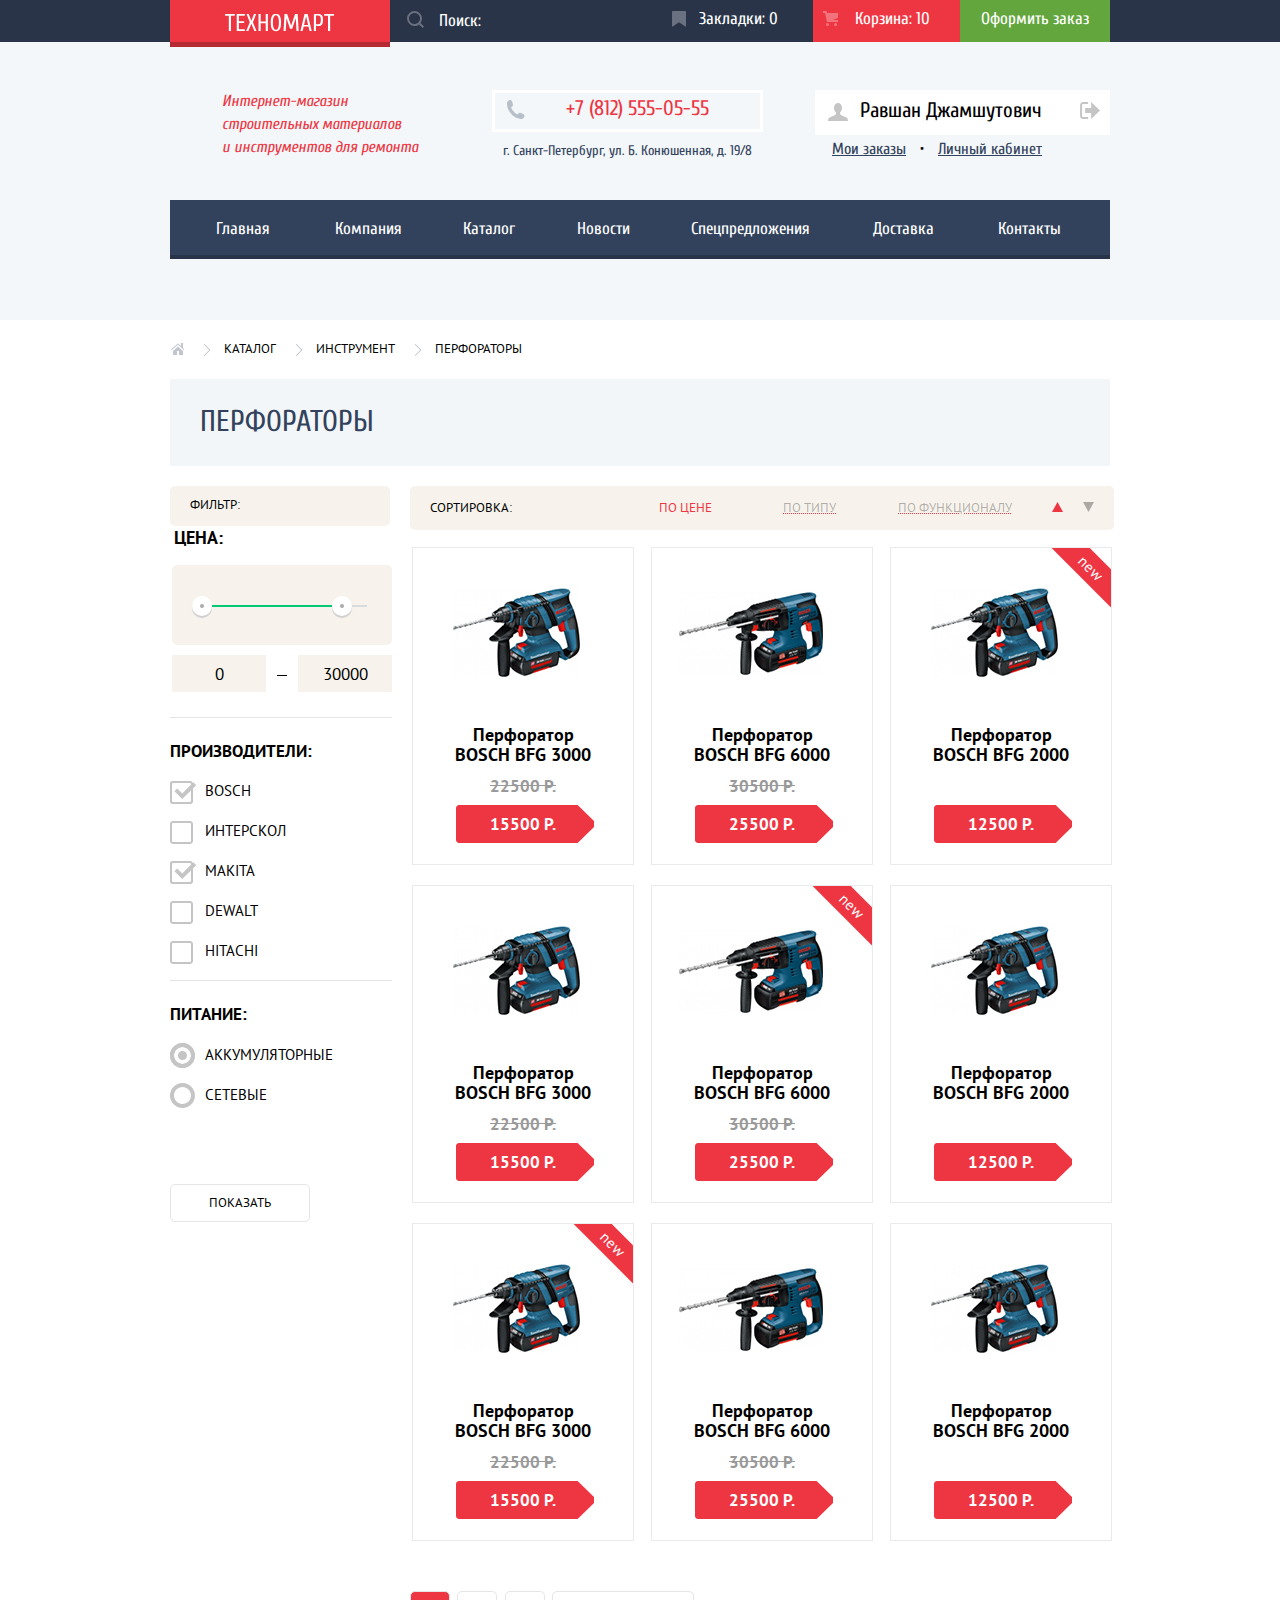
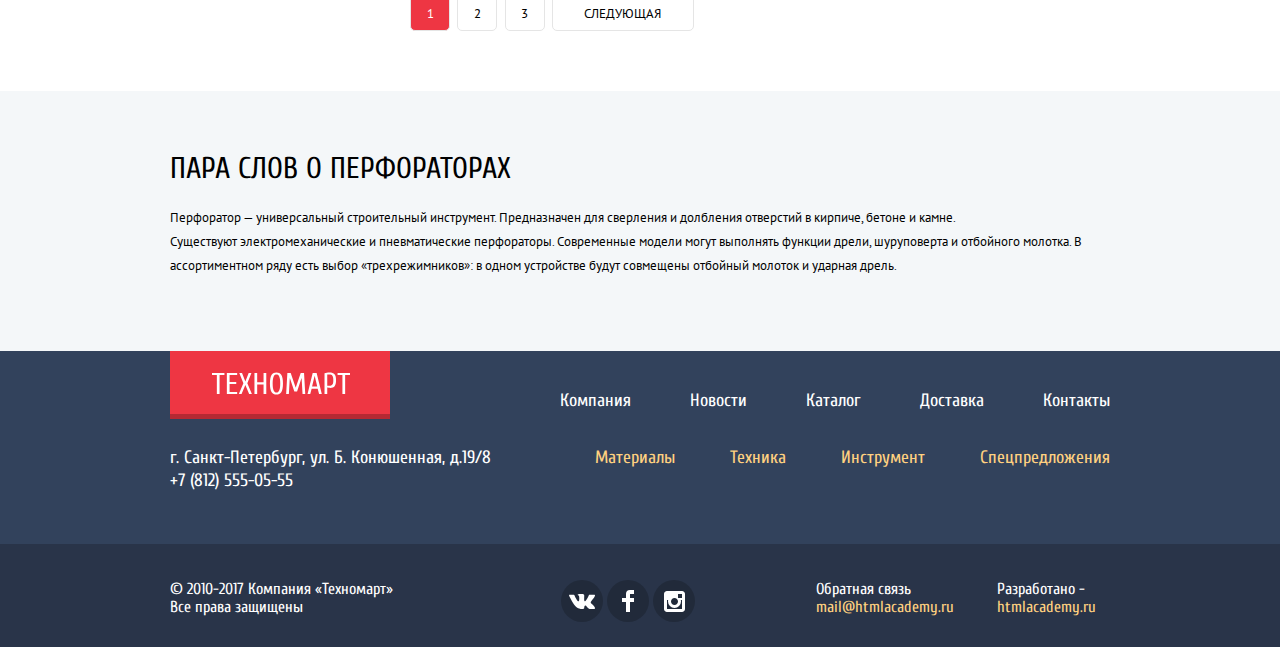
==== commit d674a549: "b9 — Проблемы 1-3 (без 4)" ====
--- a/inner.html
+++ b/inner.html
@@ -162,14 +162,24 @@
         <div class="filter-background product-sorting">
           <p>Сортировка:</p>
           <ul class="sorting-type">
-            <li><a href="#nowhere">По цене</a></li>
+            <li><a>По цене</a></li>
             <li><a href="#nowhere">По типу</a></li>
             <li><a href="#nowhere">По функционалу</a></li>
             <li class="sorting-arrow-up">
-              <a href="#nowhere"><span class="visually-hidden">По возрастанию</span></a>
+              <a>
+                <svg xmlns="http://www.w3.org/2000/svg" width="11" height="10" viewBox="0 0 11 10">
+                  <path fill="currentColor" d="M5.5 0L0 10h11z"/>
+                </svg>
+                <span class="visually-hidden">По возрастанию</span>
+              </a>
             </li>
             <li class="sorting-arrow-down">
-              <a href="#nowhere"><span class="visually-hidden">По убыванию</span></a>
+              <a href="#nowhere">
+                <svg xmlns="http://www.w3.org/2000/svg" width="11" height="10" viewBox="0 0 11 10">
+                  <path fill="currentColor" d="M5.5 10L0 0h11"/>
+                </svg>
+                <span class="visually-hidden">По убыванию</span>
+              </a>
             </li>
           </ul>
         </div>
--- a/css/style.css
+++ b/css/style.css
@@ -818,12 +818,18 @@
 
 .features-slider {
   width: 595px;
+  position: relative;
+  margin-top: -283px;
   min-height: 266px;
-  position: absolute;
-  margin-top: -300px;
-  padding-left: 25px;
+  padding: 0;
   background-color: #ffffff;
   list-style-type: none;
+}
+
+.features-slider li {
+  display: flex;
+  flex-direction: column;
+  min-height: 266px;
 }
 
 .features-slider-drills {
@@ -831,32 +837,73 @@
   position: absolute;
 }
 
+.features-slider-drills::before {
+  content: "";
+  position: absolute;
+  bottom: 36px;
+  left: 295px;
+  width: 6px;
+  height: 6px;
+  border: 2px solid #ffffff;
+  border-radius: 50%;
+  background-color: #ffffff;
+}
+
+.features-slider-drills::after {
+  content: "";
+  position: absolute;
+  bottom: 36px;
+  right: 295px;
+  width: 6px;
+  height: 6px;
+  border: 2px solid #ffffff;
+  border-radius: 50%;
+  background-color: #ee3643;
+}
+
 .features-slider-perforator {
   z-index: 0;
   position: absolute;
 }
 
+.features-slider-perforator::before {
+  content: "";
+  position: absolute;
+  bottom: 36px;
+  left: 295px;
+  width: 6px;
+  height: 6px;
+  border: 2px solid #ffffff;
+  border-radius: 50%;
+  background-color: #ee3643;
+}
+
+.features-slider-perforator::after {
+  content: "";
+  position: absolute;
+  bottom: 36px;
+  right: 295px;
+  width: 6px;
+  height: 6px;
+  border: 2px solid #ffffff;
+  border-radius: 50%;
+  background-color: #ffffff;
+}
+
 .slider-visible {
   z-index: 5;
-  position: absolute;
 }
 
 .features-slider-caption {
-  position: absolute;
-  z-index: 5;
-  margin-top: 15px;
+  margin: 0 24px;
   padding-top: 20px;
-  margin-bottom: 0px;
   font-size: 36px;
   text-transform: uppercase;
   color: #ffffff;
 }
 
 .features-slider-description {
-  position: absolute;
-  z-index: 5;
-  margin-top: 65px;
-  padding-top: 12px;
+  margin: 0 24px;
   font-size: 18px;
   color: #ffffff;
 }
@@ -865,18 +912,13 @@
   display: flex;
   flex-direction: row;
   justify-content: space-between;
-  margin: 0px;
+  margin: 30px 20px 30px 25px;
   padding: 0px;
 }
 
 .features-slider-previous {
   width: 22px;
   height: 40px;
-  margin-top: 130px;
-  display: inline-block;
-  position: absolute;
-  z-index: 5;
-  vertical-align: middle;
   background: url("../img/icon-left.svg") no-repeat;
   border: none;
 }
@@ -884,29 +926,26 @@
 .features-slider-next {
   width: 22px;
   height: 40px;
-  margin-top: 130px;
-  margin-left: 555px;
-  display: inline-block;
-  position: absolute;
-  z-index: 5;
-  vertical-align: middle;
+  margin-left: auto;
   background: url("../img/icon-right.svg") no-repeat;
   border: none;
 }
 
 .features-slider-button {
-  width: 195px;
+  margin: auto;
+  margin-left: 25px;
+  margin-bottom: 22px;
+  min-width: 195px;
   min-height: 38px;
+  padding: 0;
 }
 
 .features-slider-img {
+  order: -1;
   width: 620px;
   min-height: 266px;
-  position: relative;
-  margin-top: -54px;
-  margin-bottom: -20px;
-  margin-left: -25px;
-  margin-right: -25px;
+  margin: 0;
+  margin-bottom: -266px;
 }
 
 /*  Фильтры каталога товаров  */
@@ -1212,7 +1251,7 @@
   min-width: 350px;
   min-height: 20px;
   margin-left: 20px;
-  margin-right: 20px;
+  margin-right: 10px;
   margin-bottom: 0px;
   padding-bottom: 0px;
   display: flex;
@@ -1229,7 +1268,13 @@
   padding-bottom: 5px;
   padding-left: 10px;
   padding-right: 10px;
+  color: #ee3643;
+}
+
+.sorting-type a:link,
+.sorting-type a:visited {
   color: rgba(0, 0, 0, 0.3);
+  text-decoration: underline dotted #ee3643 1px;
 }
 
 .sorting-type li:nth-child(1) {
@@ -1245,28 +1290,20 @@
 }
 
 .sorting-arrow-up a {
+  display: block;
   width: 11px;
   height: 10px;
-  display: inline-block;
   margin-left: 20px;
   margin-right: 0px;
-  vertical-align: bottom;
-  background-image: url("../img/icon-up-dir.svg");
-  background-repeat: no-repeat;
-  background-position: 20px 5px;
-  content: "";
+  padding-top: 0;
 }
 
 .sorting-arrow-down a {
+  display: block;
   width: 11px;
   height: 10px;
-  display: inline-block;
   margin-left: 0px;
-  vertical-align: bottom;
-  background-image: url("../img/icon-down-dir.svg");
-  background-repeat: no-repeat;
-  background-position: 20px 5px;
-  content: "";
+  padding-top: 0;
 }
 
 /*  Каталог товаров  */
@@ -1581,6 +1618,8 @@
   padding-bottom: 10px;
   padding-left: 15px;
   padding-right: 15px;
+  font-size: 13px;
+  line-height: 18px;
 }
 
 .turn-pages-number {
@@ -1730,10 +1769,13 @@
 }
 
 .service-tabs-flipping {
+  display: flex;
+  justify-content: flex-end;
   width: 700px;
   min-height: 280px;
   padding-left: 0px;
   margin-left: 0px;
+  overflow: hidden;
 }
 
 .service-flipping-delivery {
@@ -1749,9 +1791,6 @@
 .service-delivery-img {
   width: 700px;
   min-height: 280px;
-  z-index: 1;
-  display: block;
-  position: absolute;
   background: url("../img/service-delivery.png") no-repeat;
   background-position-x: 230px;
   background-position-y: 40px;
@@ -1768,10 +1807,9 @@
 }
 
 .service-guarantee-img {
+  display: none;
   width: 700px;
   min-height: 280px;
-  display: block;
-  position: absolute;
   background: url("../img/service-guarantee.png") no-repeat;
   background-position-x: 310px;
   background-position-y: 25px;
@@ -1787,28 +1825,30 @@
 }
 
 .service-credit-img {
+  display: none;
   width: 700px;
   min-height: 280px;
-  display: inline-block;
-  position: absolute;
   background: url("../img/service-credit.png") no-repeat;
   background-position-x: 220px;
   background-color: #f4f7f9;
 }
 
 .service-slide {
+  box-sizing: border-box;
+  flex-shrink: 0;
+  width: 100%;
   padding-left: 20px;
 }
 
 .service-slide:target {
-  z-index: 20;
+  display: block;
 }
 
 /*  Блок Контакты и карта на Главной  */
 
 .content-list {
   width: 100%;
-  margin-top: -10px;
+  margin-top: -14px;
   margin-bottom: 20px;
   padding: 0px;
   list-style-type: none;
@@ -1874,6 +1914,7 @@
 
 .button-contacts-popup {
   width: 300px;
+  font-size: 14px;
 }
 
 .contacts-popup {
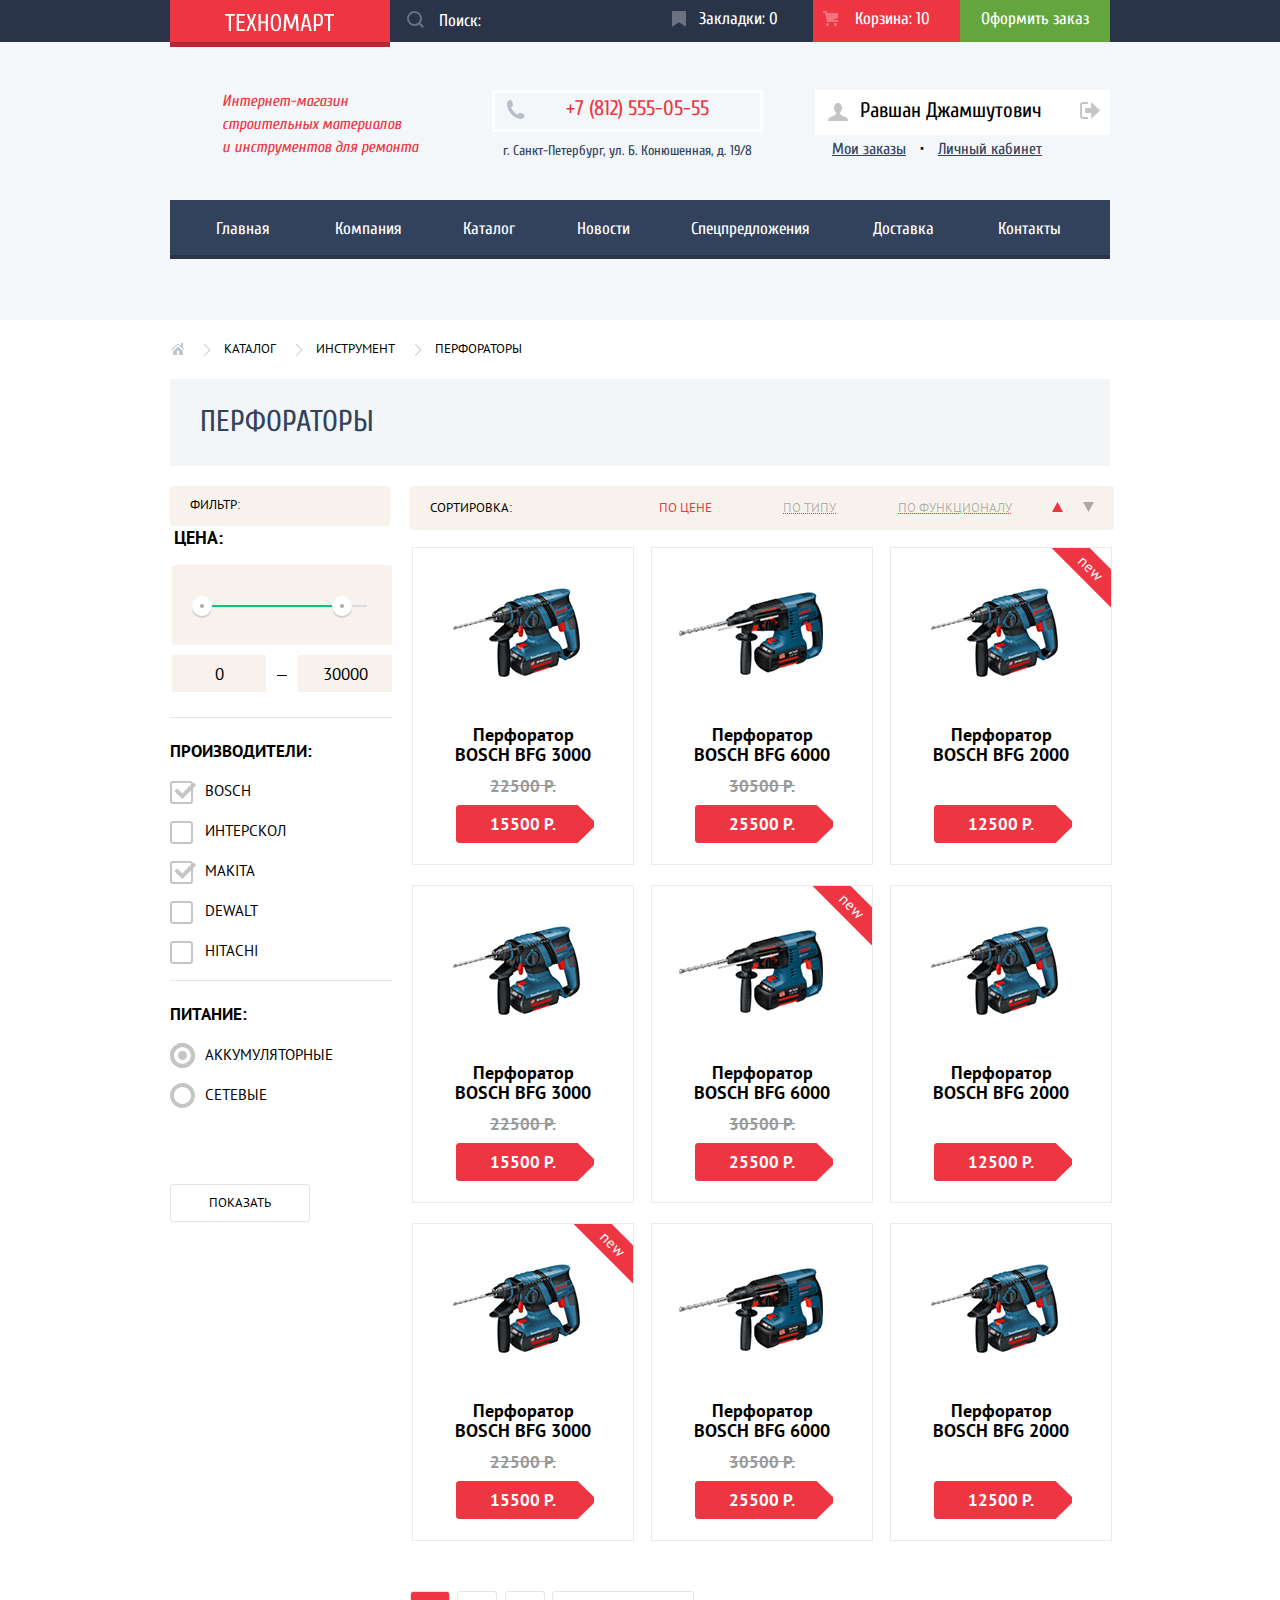
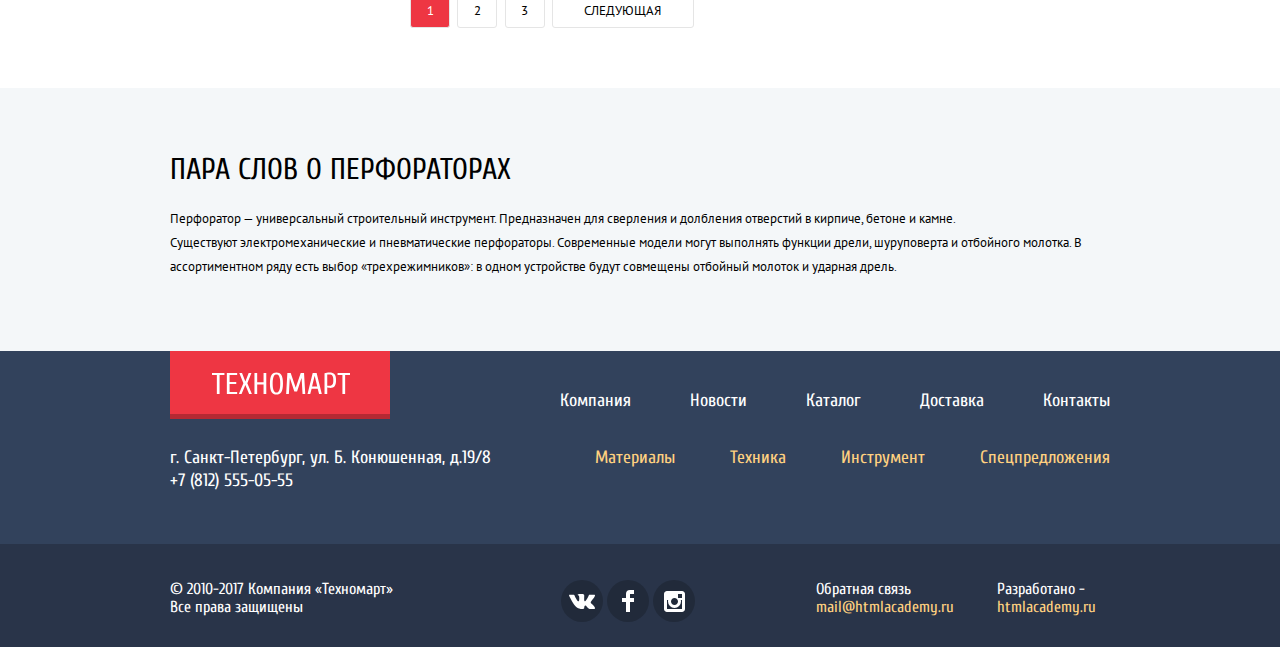
==== commit c12430b2: "Верстка окошка корзины" ====
--- a/inner.html
+++ b/inner.html
@@ -4,7 +4,9 @@
 <head>
   <meta charset="utf-8">
   <title>Техномарт - инструменты, техника, материалы</title>
-  <link href="https://fonts.googleapis.com/css?family=Cuprum:400,400i,700%7CPT+Sans:400,700&display=swap&subset=cyrillic,cyrillic-ext" rel="stylesheet">
+  <link
+    href="https://fonts.googleapis.com/css?family=Cuprum:400,400i,700%7CPT+Sans:400,700&display=swap&subset=cyrillic,cyrillic-ext"
+    rel="stylesheet">
   <link type="text/css" href="css/style.css" rel="stylesheet">
 </head>
 
@@ -13,7 +15,8 @@
     <div class="top-header">
       <div class="aligning">
         <div class="logo-header">
-          <a href="index.html"><img class="logo-header-img" src="img/logo-technomart.svg" width="109" height="19" alt="Компания Техномарт"></a>
+          <a href="index.html"><img class="logo-header-img" src="img/logo-technomart.svg" width="109" height="19"
+              alt="Компания Техномарт"></a>
         </div>
 
         <form method="get" action="https://echo.htmlacademy.ru/" class="search">
@@ -23,7 +26,8 @@
 
           <button type="submit" class="search-button">
             <svg class="icon-search" width="17" height="17">
-              <path d="M17 15.586l-3.542-3.542A7.465 7.465 0 0 0 15 7.5 7.5 7.5 0 1 0 7.5 15c1.71 0 3.282-.579 4.544-1.542L15.586 17 17 15.586zM2 7.5C2 4.467 4.467 2 7.5 2 10.532 2 13 4.467 13 7.5c0 3.032-2.468 5.5-5.5 5.5A5.506 5.506 0 0 1 2 7.5z" />
+              <path
+                d="M17 15.586l-3.542-3.542A7.465 7.465 0 0 0 15 7.5 7.5 7.5 0 1 0 7.5 15c1.71 0 3.282-.579 4.544-1.542L15.586 17 17 15.586zM2 7.5C2 4.467 4.467 2 7.5 2 10.532 2 13 4.467 13 7.5c0 3.032-2.468 5.5-5.5 5.5A5.506 5.506 0 0 1 2 7.5z" />
             </svg>
             <span class="visually-hidden">Найти</span>
           </button>
@@ -117,23 +121,28 @@
             <legend>Производители:</legend>
             <ul>
               <li class="filter-option">
-                <input class="filter-input filter-input-checkbox visually-hidden" type="checkbox" name="brand" id="filter-bosch" value="BOSCH" checked>
+                <input class="filter-input filter-input-checkbox visually-hidden" type="checkbox" name="brand"
+                  id="filter-bosch" value="BOSCH" checked>
                 <label for="filter-bosch">Bosch</label>
               </li>
               <li class="filter-option">
-                <input class="filter-input filter-input-checkbox visually-hidden" type="checkbox" name="brand" id="filter-interscol" value="INTERSKOL">
+                <input class="filter-input filter-input-checkbox visually-hidden" type="checkbox" name="brand"
+                  id="filter-interscol" value="INTERSKOL">
                 <label for="filter-interscol">Интерскол</label>
               </li>
               <li class="filter-option">
-                <input class="filter-input filter-input-checkbox visually-hidden" type="checkbox" name="brand" id="filter-makita" value="MAKITA" checked>
+                <input class="filter-input filter-input-checkbox visually-hidden" type="checkbox" name="brand"
+                  id="filter-makita" value="MAKITA" checked>
                 <label for="filter-makita">Makita</label>
               </li>
               <li class="filter-option">
-                <input class="filter-input filter-input-checkbox visually-hidden" type="checkbox" name="brand" id="filter-dewalt" value="DEWALT">
+                <input class="filter-input filter-input-checkbox visually-hidden" type="checkbox" name="brand"
+                  id="filter-dewalt" value="DEWALT">
                 <label for="filter-dewalt">Dewalt</label>
               </li>
               <li class="filter-option">
-                <input class="filter-input filter-input-checkbox visually-hidden" type="checkbox" name="brand" id="filter-hitachi" value="HITACHI">
+                <input class="filter-input filter-input-checkbox visually-hidden" type="checkbox" name="brand"
+                  id="filter-hitachi" value="HITACHI">
                 <label for="filter-hitachi">Hitachi</label>
               </li>
             </ul>
@@ -142,11 +151,13 @@
             <legend>Питание:</legend>
             <ul>
               <li class="filter-option">
-                <input class="filter-input filter-input-radio visually-hidden" type="radio" name="charging" id="filter-accumulator" value="Accumulator" checked>
+                <input class="filter-input filter-input-radio visually-hidden" type="radio" name="charging"
+                  id="filter-accumulator" value="Accumulator" checked>
                 <label for="filter-accumulator">Аккумуляторные</label>
               </li>
               <li class="filter-option">
-                <input class="filter-input filter-input-radio visually-hidden" type="radio" name="charging" id="filter-socket" value="Socket">
+                <input class="filter-input filter-input-radio visually-hidden" type="radio" name="charging"
+                  id="filter-socket" value="Socket">
                 <label for="filter-socket">Сетевые</label>
               </li>
             </ul>
@@ -168,7 +179,7 @@
             <li class="sorting-arrow-up">
               <a>
                 <svg xmlns="http://www.w3.org/2000/svg" width="11" height="10" viewBox="0 0 11 10">
-                  <path fill="currentColor" d="M5.5 0L0 10h11z"/>
+                  <path fill="currentColor" d="M5.5 0L0 10h11z" />
                 </svg>
                 <span class="visually-hidden">По возрастанию</span>
               </a>
@@ -176,7 +187,7 @@
             <li class="sorting-arrow-down">
               <a href="#nowhere">
                 <svg xmlns="http://www.w3.org/2000/svg" width="11" height="10" viewBox="0 0 11 10">
-                  <path fill="currentColor" d="M5.5 10L0 0h11"/>
+                  <path fill="currentColor" d="M5.5 10L0 0h11" />
                 </svg>
                 <span class="visually-hidden">По убыванию</span>
               </a>
@@ -300,7 +311,7 @@
               <td class="product-price-special"></td>
               <td class="product-price">12500 Р.</td>
               <td class="product-availability">
-                <a class="buy-link availability-buy" href="#buy-popup"> Купить </a>
+                <a class="buy-link availability-buy open-popup" href="#buy-popup"> Купить </a>
                 <a class="bookmarks-link availability-bookmarks" href="#nowhere"> В закладки </a>
               </td>
             </tr>
@@ -317,14 +328,20 @@
       </section>
     </div>
 
-    <div class="buy-popup visually-hidden" id="buy-popup">
-      <button class="close-popup" type="button" aria-label="Закрыть"></button>
-      <p>Товар добавлен в корзину!</p>
-      <div class="buy-popup-button">
-        <a href="#nowhere">Оформить заказ</a>
-        <button class="close-popup" type="button" aria-label="Вернуться в каталог">Продолжить покупки</button>
+
+    <div class="overlay">
+      <div class="buy-popup" id="buy-popup">
+        <button class="close-popup" type="button">
+          <span class="visually-hidden">Закрыть</span>
+        </button>
+          <p class="buy-popup-message">Товар добавлен в корзину!</p>
+          <div class="buy-popup-button submit-popup">
+            <a class="button button-order" href="#nowhere">Оформить заказ</a>
+            <button class="button-skip" type="button">Продолжить покупки</button>
+          </div>
       </div>
     </div>
+
 
   </main>
 
@@ -332,7 +349,11 @@
     <section class="description-perforator">
       <div class="aligning">
         <h2 class="content-caption-h2">Пара слов о перфораторах</h2>
-        <p class="content-text">Перфоратор — универсальный строительный инструмент. Предназначен для сверления и долбления отверстий в кирпиче, бетоне и камне.<br> Существуют электромеханические и пневматические перфораторы. Современные модели могут выполнять функции дрели, шуруповерта и отбойного молотка. В ассортиментном ряду есть выбор «трехрежимников»: в одном устройстве будут совмещены отбойный молоток и ударная дрель.</p>
+        <p class="content-text">Перфоратор — универсальный строительный инструмент. Предназначен для сверления и
+          долбления отверстий в кирпиче, бетоне и камне.<br> Существуют электромеханические и пневматические
+          перфораторы. Современные модели могут выполнять функции дрели, шуруповерта и отбойного молотка. В
+          ассортиментном ряду есть выбор «трехрежимников»: в одном устройстве будут совмещены отбойный молоток и ударная
+          дрель.</p>
       </div>
     </section>
   </div>
@@ -341,7 +362,8 @@
     <section class="page-footer">
       <div class="aligning">
         <div class="logo-footer">
-          <a href="index.html"><img class="logo-footer-img" src="img/logo-technomart.svg" width="138" height="23" alt="Компания Техномарт"></a>
+          <a href="index.html"><img class="logo-footer-img" src="img/logo-technomart.svg" width="138" height="23"
+              alt="Компания Техномарт"></a>
         </div>
 
         <nav class="nav-site">
@@ -408,6 +430,9 @@
       </div>
     </section>
   </footer>
+
+  <script src="js/script.js"></script>
+
 </body>
 
 </html>
--- a/css/style.css
+++ b/css/style.css
@@ -91,7 +91,7 @@
   text-align: center;
   text-transform: uppercase;
   border: 0px;
-  border-radius: 5px;
+  border-radius: 3px;
   color: #ffffff;
   background-color: #ee3643;
   cursor: pointer;
@@ -680,7 +680,7 @@
   padding-top: 10px;
   color: #ffffff;
   background-color: rgba(0, 0, 0, 0.1);
-  border-radius: 5px;
+  border-radius: 3px;
 }
 
 .features-block-button:hover {
@@ -951,7 +951,7 @@
 /*  Фильтры каталога товаров  */
 .filter-background {
   min-height: 30px;
-  border-radius: 5px;
+  border-radius: 3px;
   background-color: #f7f3ec;
 }
 
@@ -991,7 +991,7 @@
   text-transform: uppercase;
   background-color: #ffffff;
   border: 1px #e5e5e5 solid;
-  border-radius: 5px;
+  border-radius: 3px;
 }
 
 .filter-price {
@@ -1018,7 +1018,7 @@
   padding-top: 40px;
   padding-right: 25px;
   padding-left: 30px;
-  border-radius: 5px;
+  border-radius: 3px;
 }
 
 .range-controls .scale {
@@ -1323,13 +1323,14 @@
 }
 
 .catalog-flex {
+  width: 940px;
   display: flex;
   flex-direction: row;
   flex-wrap: nowrap;
   justify-content: space-around;
-  width: 940px;
   margin-left: auto;
   margin-right: auto;
+  padding-bottom: 0px;
 }
 
 .product-list tbody {
@@ -1457,7 +1458,7 @@
   text-align: center;
   text-transform: uppercase;
   border: 0px;
-  border-radius: 5px;
+  border-radius: 3px;
   background-color: #63a63e;
   border-bottom: 3px #367315 solid;
   cursor: pointer;
@@ -1510,18 +1511,18 @@
   text-align: center;
   text-transform: uppercase;
   border: 3px #63a63e solid;
-  border-radius: 5px;
+  border-radius: 3px;
   cursor: pointer;
 }
 
 .availability-bookmarks:hover {
   border: 3px #32425c solid;
-  border-radius: 5px;
+  border-radius: 3px;
 }
 
 .availability-bookmarks:active {
   border: 3px #c1c6ce solid;
-  border-radius: 5px;
+  border-radius: 3px;
 }
 
 .bookmarks-link {
@@ -1543,9 +1544,8 @@
 
 .description-perforator {
   min-height: 260px;
-  margin-top: 20px;
-  padding-top: 35px;
-  margin-bottom: -35px;
+  padding-top: 39px;
+  margin-bottom: -36px;
 }
 
 /* Популярные товары и популярные производители */
@@ -1602,7 +1602,7 @@
   width: 284px;
   max-width: 700px;
   min-height: auto;
-  margin-bottom: 40px;
+  margin-bottom: 60px;
   margin-left: 0px;
   padding-left: 0px;
   display: flex;
@@ -1625,10 +1625,10 @@
 .turn-pages-number {
   width: 38px;
   height: 28px;
-  padding-top: 10px;
+  padding-top: 7px;
   text-align: center;
   border: 1px #e5e5e5 solid;
-  border-radius: 5px;
+  border-radius: 3px;
 }
 
 .turn-pages-number:hover {
@@ -1654,12 +1654,12 @@
 .turn-pages-pointer {
   width: 140px;
   height: 28px;
-  padding-top: 10px;
+  padding-top: 7px;
   text-align: center;
   font-family: "PT Sans", "Arial", sans-serif;
   text-transform: uppercase;
   border: 1px #e5e5e5 solid;
-  border-radius: 5px;
+  border-radius: 3px;
 }
 
 .turn-pages-pointer a {
@@ -1978,6 +1978,75 @@
   border-radius: 2px;
 }
 
+.buy-popup {
+  width: 540px;
+  min-height: 165px;
+  display: block;
+  position: fixed;
+  z-index: -1;
+  top: 50%;
+  left: 50%;
+  padding-left: 80px;
+  border-top: 7px #ff5257 solid;
+  border-bottom: 112px #f4f4f4 solid;
+  background-color: #ffffff;
+  box-shadow: 0 10px 25px rgba(41, 52, 73, 0.5);
+}
+
+.buy-popup-message {
+  margin-top: -10px;
+  padding-top: 0px;
+  font-family: "Cuprum", "Arial Narrow", sans-serif;
+  font-size: 30px;
+  font-weight: normal;
+}
+
+.buy-popup-message::before {
+  width: 66px;
+  height: 66px;
+  display: inline-block;
+  position: relative;
+  margin-right: 35px;
+  top: 25px;
+  left: 0px;
+  background: url("../img/checked-popup.svg") no-repeat;
+  background-color: #ffffff;
+  border: 0px;
+  content: "";
+}
+
+.button-order {
+  min-height: 38px;
+  margin-right: 20px;
+  padding-left: 57px;
+  padding-right: 60px;
+  padding-top: 11px;
+  padding-bottom: 11px;
+  font-family: "Cuprum", "Arial Narrow", sans-serif;
+  font-size: 14px;
+  line-height: 30px;
+  text-decoration: none;
+}
+
+.buy-popup-button {
+  width: 440px;
+  margin-top: -5px;
+}
+
+.button-skip {
+  width: 220px;
+  min-height: 38px;
+  font-family: "Cuprum", "Arial Narrow", sans-serif;
+  font-size: 14px;
+  line-height: 30px;
+  text-decoration: none;
+  text-transform: uppercase;
+  background-color: #ffffff;
+  border-radius: 3px;
+  border: none;
+  color: #000000;
+}
+
 .submit-popup {
   width: 460px;
   position: relative;
@@ -1991,8 +2060,8 @@
   height: 21px;
   display: block;
   position: relative;
-  top: 0px;
-  left: 500px;
+  top: 2px;
+  left: 505px;
   margin: 5px;
   padding: 10px;
   background: url("../img/icon-close.svg") no-repeat;
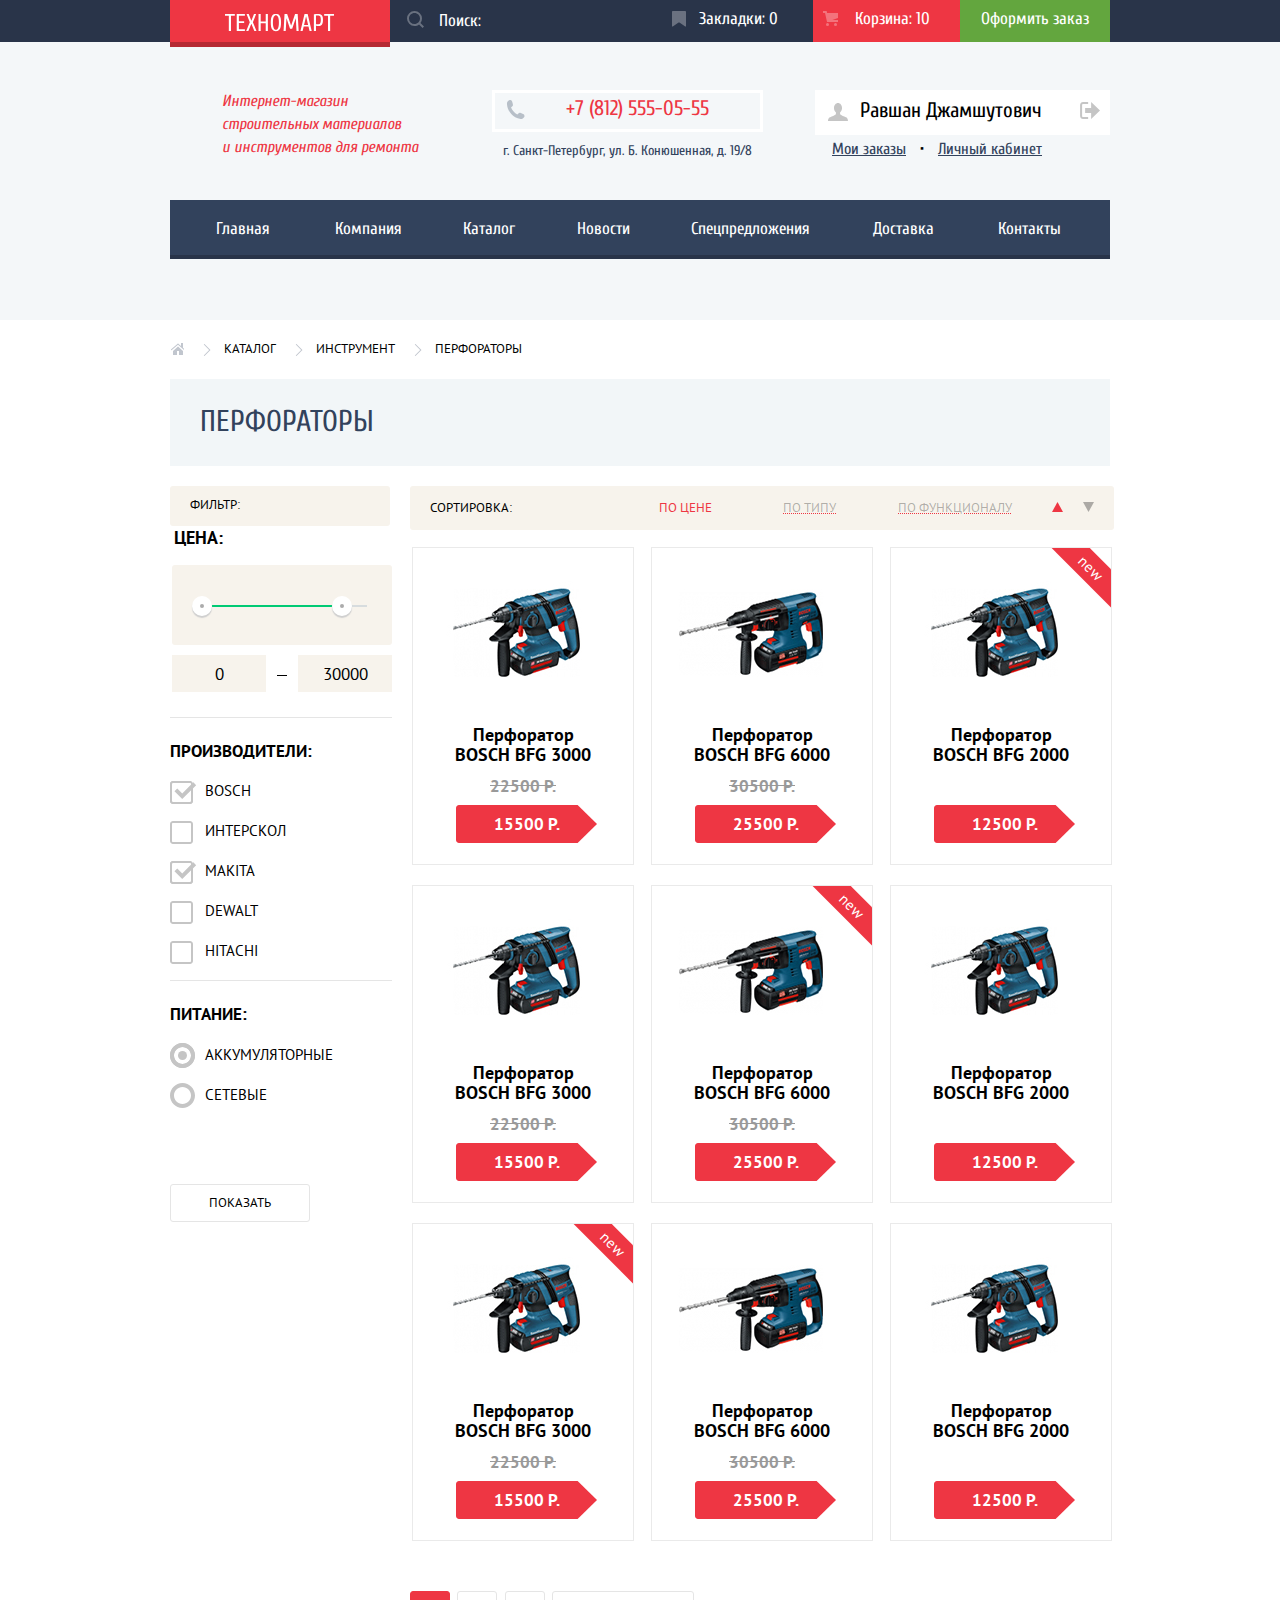
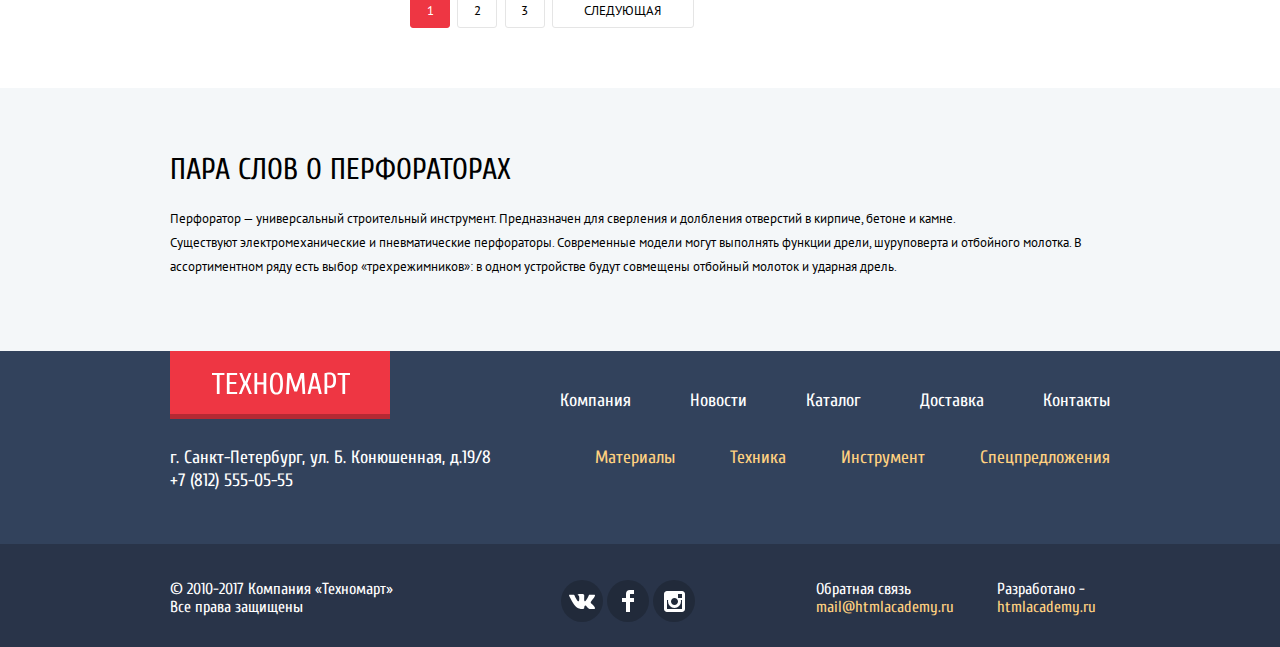
==== commit 0e3f1ae3: "Д27, Б17 (4) и часть Б17 (3)" ====
--- a/inner.html
+++ b/inner.html
@@ -52,7 +52,7 @@
       <div>
         <div class="account">
           <a href="#nowhere" class="icon-user account-user">Равшан Джамшутович</a>
-          <a href="#nowhere" class="icon-logout"></a>
+          <a href="#nowhere" class="icon-logout"><span class="visually-hidden">Выйти из аккаунта</span></a>
         </div>
         <div class="account-active">
           <a class="account-active-link" href="#nowhere">Мои заказы</a>
@@ -82,7 +82,7 @@
       <nav class="breadcrumbs">
 
         <ul>
-          <li class="icon-home"><a class="breadcrumbs-home" href="index.html"></a></li>
+          <li class="icon-home"><a class="breadcrumbs-home" href="index.html"><span class="visually-hidden">Главная</span></a></li>
           <li><a class="breadcrumbs-link" href="#nowhere">Каталог</a></li>
           <li><a class="breadcrumbs-link" href="#nowhere">Инструмент</a></li>
           <li><a class="breadcrumbs-link">Перфораторы</a></li>
--- a/css/style.css
+++ b/css/style.css
@@ -132,6 +132,11 @@
 }
 
 /*  Логотип компании в шапке  */
+.logo-header-main {
+  width: 220px;
+  height: 42px;
+  background-color: #ee3643;
+}
 
 .logo-header {
   width: 220px;
@@ -145,6 +150,16 @@
 
 .logo-header:active {
   background-color: #ba2732;
+}
+
+.logo-img-main {
+  width: 109px;
+  height: 19px;
+  padding-top: 13px;
+  padding-bottom: 10px;
+  padding-left: 55px;
+  padding-right: 56px;
+  box-shadow: 0 5px 0 0 #b52933;
 }
 
 .logo-header-img {
@@ -1407,11 +1422,12 @@
   width: 140px;
   min-height: 38px;
   margin-top: 7px;
+  margin-left: 8px;
   padding-top: 10px;
   line-height: 18px;
   color: #ffffff;
   background-image: url("../img/red-button.svg");
-  background-position: 4px 0px;
+  background-position: 0px 0px;
   background-repeat: no-repeat;
 }
 
@@ -1586,12 +1602,19 @@
   border: 1px #eaeaea solid;
 }
 
+.brand-list-link {
+  width: auto;
+  height: auto;
+}
+
 .brands-list:hover {
   box-shadow: 0 10px 25px rgba(41, 52, 73, 0.5);
+  border: 1px #ffffff solid;
 }
 
 .brands-list:active {
   box-shadow: 2px 2px 10px rgba(41, 52, 73, 0.5);
+  border: 1px #ffffff solid;
 }
 
 .brands-list:active img {
@@ -1645,10 +1668,15 @@
 
 .turn-page-current {
   background-color: #ee3643;
+  border: 1px #ee3643 solid;
 }
 
 .turn-page-current .turn-pages-link {
   color: #ffffff;
+}
+
+.turn-page-current:hover {
+  border: 1px #ee3643 solid;
 }
 
 .turn-pages-pointer {
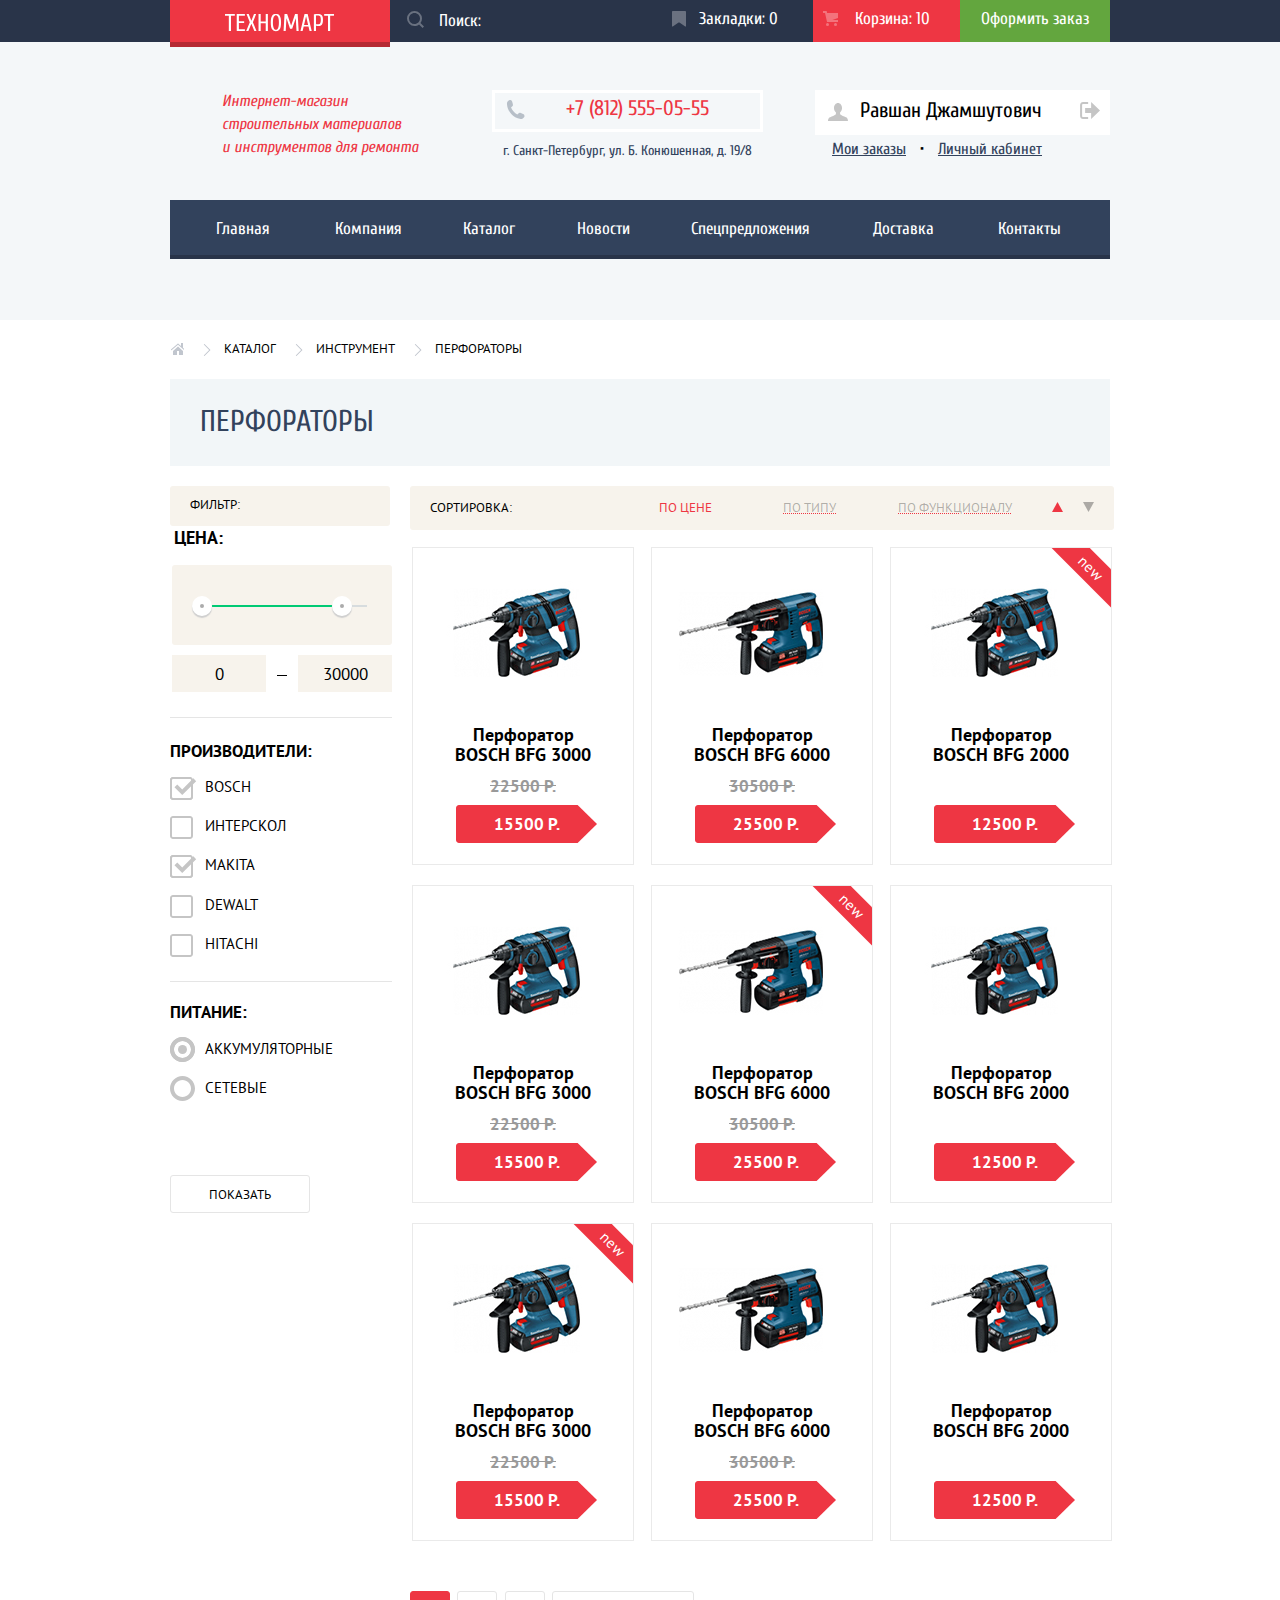
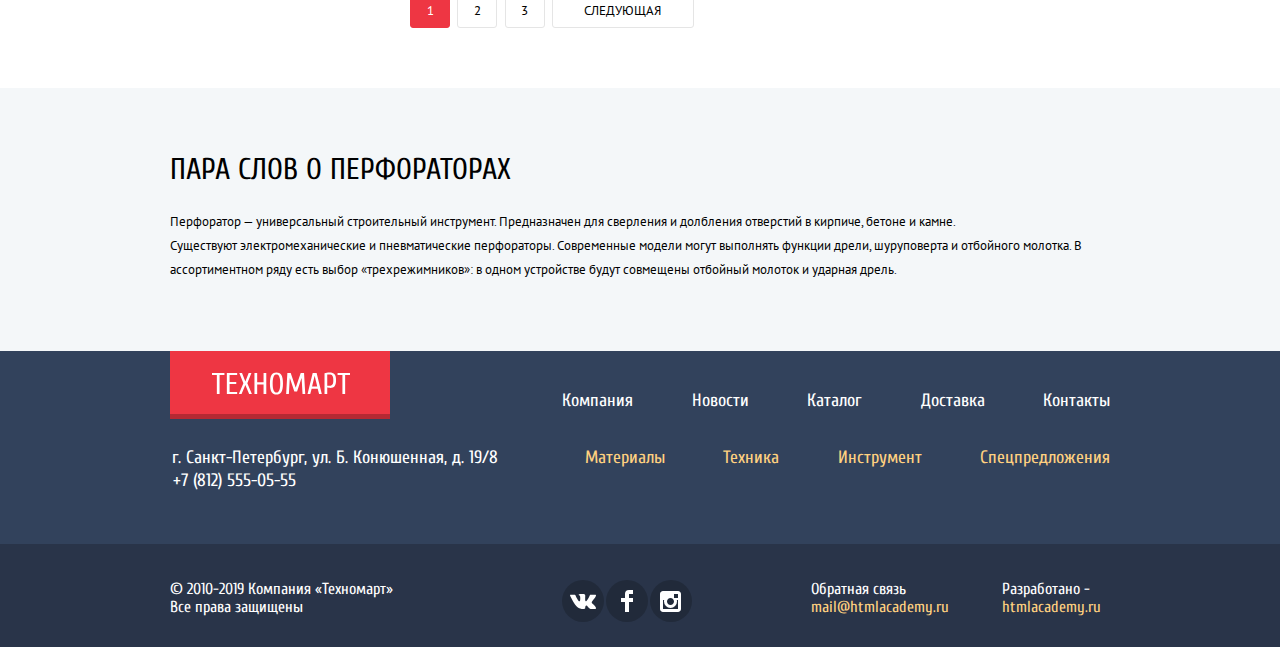
==== commit 470105f7: "Б11 (2)" ====
--- a/inner.html
+++ b/inner.html
@@ -349,7 +349,7 @@
     <section class="description-perforator">
       <div class="aligning">
         <h2 class="content-caption-h2">Пара слов о перфораторах</h2>
-        <p class="content-text">Перфоратор — универсальный строительный инструмент. Предназначен для сверления и
+        <p class="content-text-inner">Перфоратор — универсальный строительный инструмент. Предназначен для сверления и
           долбления отверстий в кирпиче, бетоне и камне.<br> Существуют электромеханические и пневматические
           перфораторы. Современные модели могут выполнять функции дрели, шуруповерта и отбойного молотка. В
           ассортиментном ряду есть выбор «трехрежимников»: в одном устройстве будут совмещены отбойный молоток и ударная
@@ -377,7 +377,7 @@
         </nav>
 
         <div class="contacts-footer">
-          <address>г. Санкт-Петербург, ул. Б. Конюшенная, д.19/8</address>
+          <address>г. Санкт-Петербург, ул. Б. Конюшенная, д. 19/8</address>
           <a href="tel:+78125550555">+7 (812) 555-05-55</a>
         </div>
 
@@ -395,7 +395,7 @@
     <section class="bottom-footer">
       <div class="aligning">
         <div class="copyright">
-          <p>&#169; 2010-2017 Компания &laquo;Техномарт&raquo; Все права защищены</p>
+          <p>&#169; 2010-2019 Компания &laquo;Техномарт&raquo; Все права защищены</p>
         </div>
 
         <div class="socials">
--- a/css/style.css
+++ b/css/style.css
@@ -61,6 +61,17 @@
   line-height: 24px;
 }
 
+.content-text-inner {
+  width: 960px;
+  margin-top: 3px;
+  margin-bottom: 25px;
+  padding: 0px;
+  font-family: "PT Sans", "Arial", sans-serif;
+  font-weight: normal;
+  font-size: 13px;
+  line-height: 24px;
+}
+
 .caption-button {
   width: 886px;
   height: 89px;
@@ -570,6 +581,7 @@
   width: 14px;
   height: 12px;
   padding: 10px 2px;
+  vertical-align: middle;
 }
 
 .breadcrumbs .icon-home {
@@ -1116,6 +1128,7 @@
 
 .filter-brand {
   margin-left: 0px;
+  padding-top: 0px;
   padding-left: 0px;
 }
 
@@ -1132,20 +1145,21 @@
 }
 
 .filter-brand ul {
-  margin-bottom: -10px;
+  margin-bottom: 10px;
   padding: 0px;
   list-style-type: none;
 }
 
 .filter-charging {
   margin-left: 0px;
+  padding-top: 0px;
   padding-left: 0px;
 }
 
 .filter-charging legend {
   width: 220px;
   margin-left: auto;
-  padding-top: 23px;
+  padding-top: 20px;
   padding-left: 0px;
   text-transform: uppercase;
   font-size: 17px;
@@ -1159,13 +1173,14 @@
 }
 
 .filter-option {
-  margin-bottom: 20px;
+  margin-bottom: 18px;
 }
 
 .filter-option label {
   display: inline-block;
   position: relative;
   padding-left: 35px;
+  vertical-align: middle;
   cursor: pointer;
   user-select: none;
 }
@@ -1339,6 +1354,7 @@
 
 .catalog-flex {
   width: 940px;
+  height: auto;
   display: flex;
   flex-direction: row;
   flex-wrap: nowrap;
@@ -1813,7 +1829,7 @@
   padding-left: 60px;
   margin-bottom: 40px;
   display: block;
-  position: absolute;
+  position: relative;
 }
 
 .service-delivery-img {
@@ -1856,6 +1872,7 @@
   display: none;
   width: 700px;
   min-height: 280px;
+  vertical-align: middle;
   background: url("../img/service-credit.png") no-repeat;
   background-position-x: 220px;
   background-color: #f4f7f9;
@@ -1932,40 +1949,47 @@
   background: #ffffff;
 }
 
-/* Pop-up, всплывающие окна */
-.overlay {
-  width: 100%;
-  height: 100%;
-  margin: 0px;
-  padding: 0px;
-}
-
 .button-contacts-popup {
   width: 300px;
   font-size: 14px;
 }
 
+/* Pop-up, всплывающие окна */
 .contacts-popup {
-  width: 540px;
-  min-height: 313px;
-  display: block;
   position: fixed;
+  top: 0;
+  left: 0;
+  right: 0;
+  bottom: 0;
+  display: none;
+  width: 100%;
+  height: 100vh;
+}
+
+.contacts-content {
+  box-sizing: border-box;
+  position: relative;
   z-index: -1;
-  top: 50%;
-  left: 50%;
-  padding-left: 80px;
-  border-top: 7px #ff5257 solid;
-  border-bottom: 112px #f4f4f4 solid;
+  width: 620px;
+  min-height: 423px;
+  margin: auto;
+}
+
+.contacts-popup form {
+  display: flex;
+  flex-direction: column;
+  min-height: 423px;
+  padding: 0 80px;
   background-color: #ffffff;
-  box-shadow: 0 10px 25px rgba(41, 52, 73, 0.5);
+  box-shadow:
+    inset 0 -112px 0 #f4f4f4,
+    0 -7px 0 #ee3643,
+    0 10px 25px rgba(41, 52, 73, 0.5);
 }
 
 .contacts-popup label {
   width: 220px;
-  display: flex;
-  flex-direction: row;
-  flex-wrap: wrap;
-  justify-content: space-between;
+  display: block;
   font-size: 18px;
   line-height: 18px;
 }
@@ -1978,32 +2002,39 @@
   justify-content: space-between;
 }
 
-.contacts-popup-required label {
-  height: 18px;
+.contacts-popup-required p {
+  margin: 48px 0 22px;
+}
+
+.contacts-popup-required p:first-child {
+  margin-right: 20px;
 }
 
 .contacts-popup input {
-  width: 200px;
+  box-sizing: border-box;
+  width: 100%;
   min-height: 34px;
   font-size: 13px;
   line-height: 18px;
-  margin-top: 10px;
-  padding-left: 14px;
+  margin-top: 8px;
+  padding: 0 13px;
   border: 2px #dee3e4 solid;
   border-radius: 2px;
 }
 
 .contacts-popup textarea {
-  width: 440px;
+  box-sizing: border-box;
+  width: 100%;
+  min-height: 114px;
   font-family: "PT Sans", "Arial", sans-serif;
   font-size: 13px;
-  line-height: 18px;
-  margin-top: 12px;
-  padding-left: 15px;
-  padding-top: 12px;
+  line-height: 17px;
+  margin-top: 8px;
+  padding: 12px 15px;
   color: #a9a9a9;
   border: 2px #dee3e4 solid;
   border-radius: 2px;
+  resize: none;
 }
 
 .buy-popup {
@@ -2058,7 +2089,7 @@
 
 .buy-popup-button {
   width: 440px;
-  margin-top: -5px;
+  margin-top: 2px;
 }
 
 .button-skip {
@@ -2076,30 +2107,35 @@
 }
 
 .submit-popup {
-  width: 460px;
-  position: relative;
-  left: 0px;
-  bottom: -80px;
+  margin-top: auto;
+  margin-bottom: 37px;
   text-align: center;
 }
 
 .close-popup {
+  position: absolute;
+  top: 9px;
+  right: 9px;
+  display: block;
   width: 21px;
   height: 21px;
-  display: block;
-  position: relative;
-  top: 2px;
-  left: 505px;
-  margin: 5px;
-  padding: 10px;
+  border: 0px;
   background: url("../img/icon-close.svg") no-repeat;
   background-color: #ffffff;
-  border: 0px;
-  cursor: pointer;
+}
+
+.close-popup::before {
+  content: "";
+  position: fixed;
+  top: 0;
+  right: 0;
+  bottom: 0;
+  left: 0;
+  z-index: -1;
 }
 
 .popup-show {
-  display: block;
+  display: flex;
   z-index: 100;
   animation: bounce 0.6s;
 }
@@ -2191,6 +2227,9 @@
 
 .contacts-footer address {
   margin-top: 0px;
+  margin-left: 2px;
+  font-family: "Cuprum", "Arial Narrow", sans-serif;
+  font-weight: normal;
   font-size: 18px;
   line-height: 24px;
   font-style: normal;
@@ -2199,6 +2238,7 @@
 }
 
 .contacts-footer a {
+  margin-left: 3px;
   text-decoration: none;
   color: #ffffff;
 }
@@ -2236,6 +2276,8 @@
   display: flex;
   align-items: flex-start;
   justify-items: right;
+  margin-left: 2px;
+  margin-right: 0px;
 }
 
 .nav-site-link {
@@ -2281,7 +2323,7 @@
 }
 
 .nav-category li {
-  margin-left: 20px;
+  margin-left: 10px;
   display: flex;
   align-items: flex-start;
   justify-items: right;
@@ -2344,7 +2386,8 @@
 }
 
 .copyright-developer p {
-  margin-left: 40px;
+  margin-left: 35px;
+  margin-right: 18px;
 }
 
 .socials {
@@ -2352,7 +2395,7 @@
   flex-grow: 3;
   text-align: center;
   justify-content: center;
-  margin-left: 30px;
+  margin-left: 28px;
   margin-right: 0px;
 }
 
@@ -2364,7 +2407,7 @@
 }
 
 .socials li {
-  margin-right: 4px;
+  margin-right: 2px;
 }
 
 .socials li:nth-child(3n) {
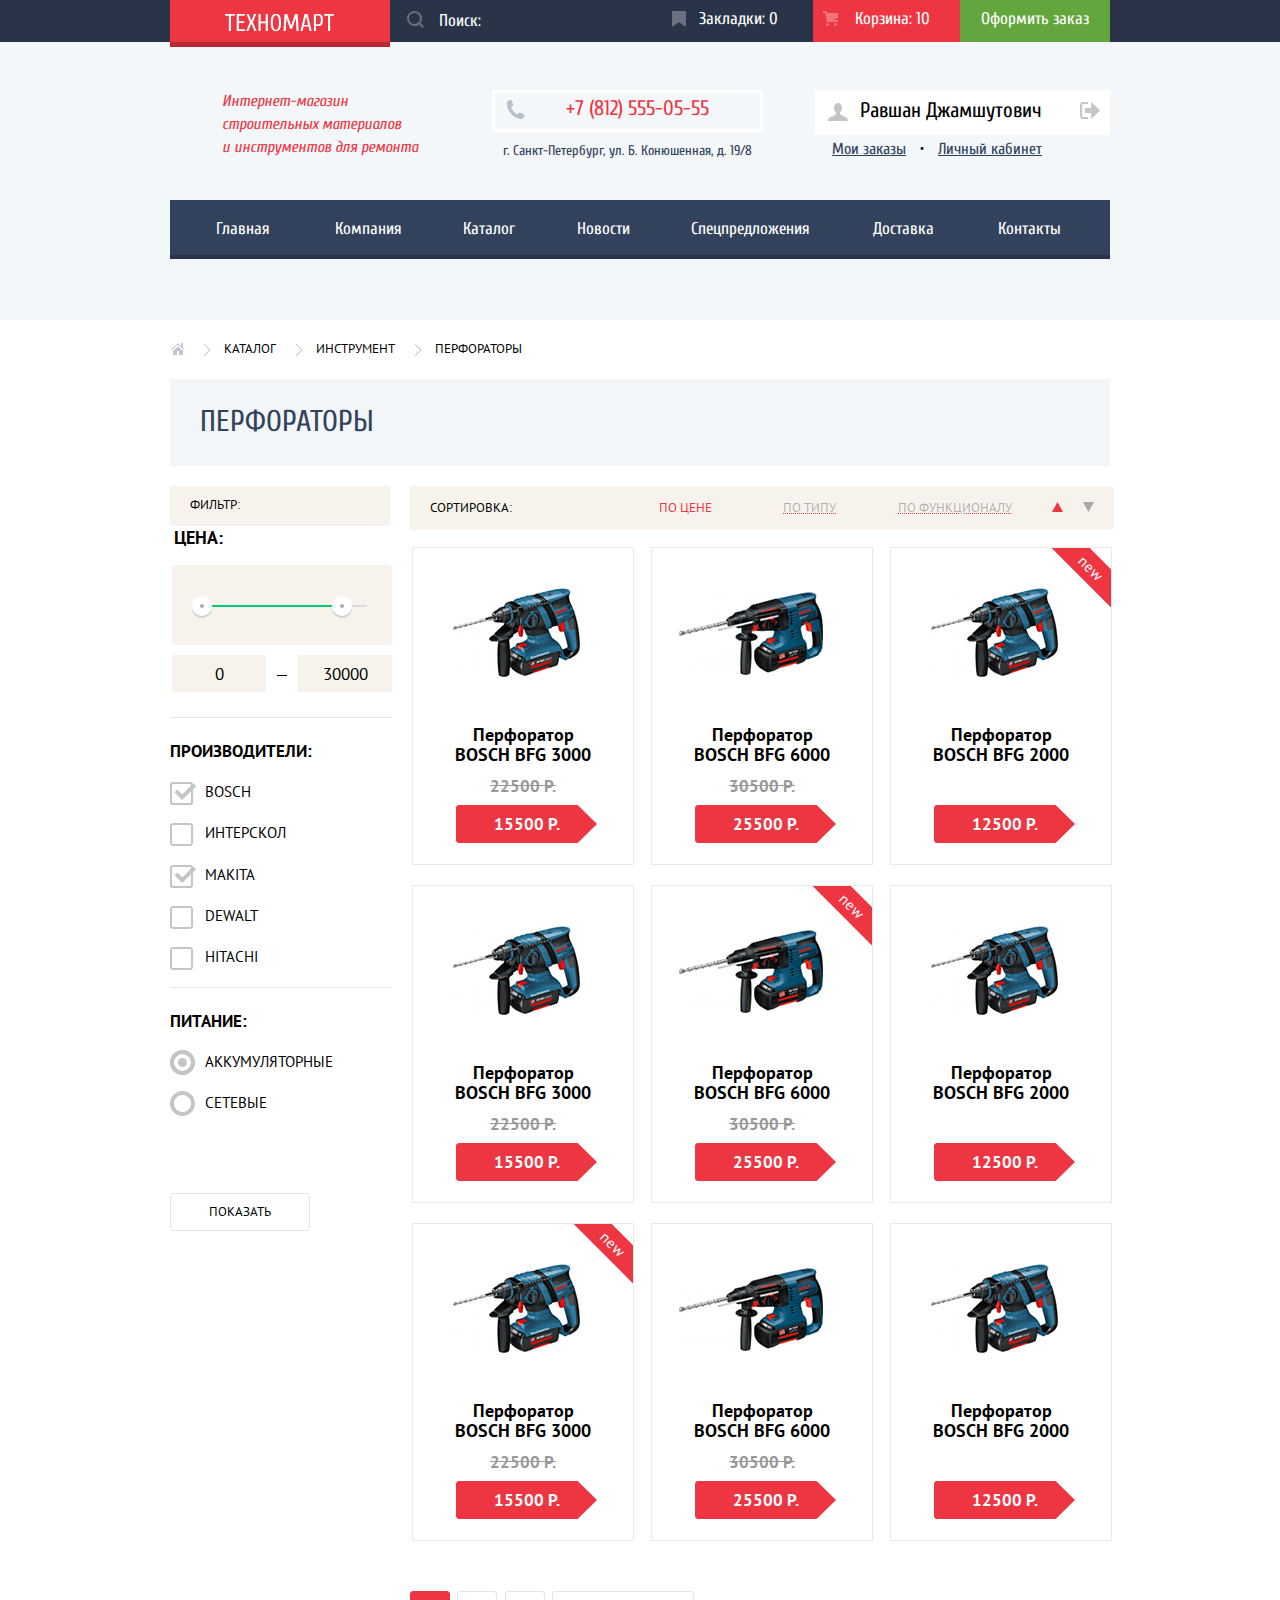
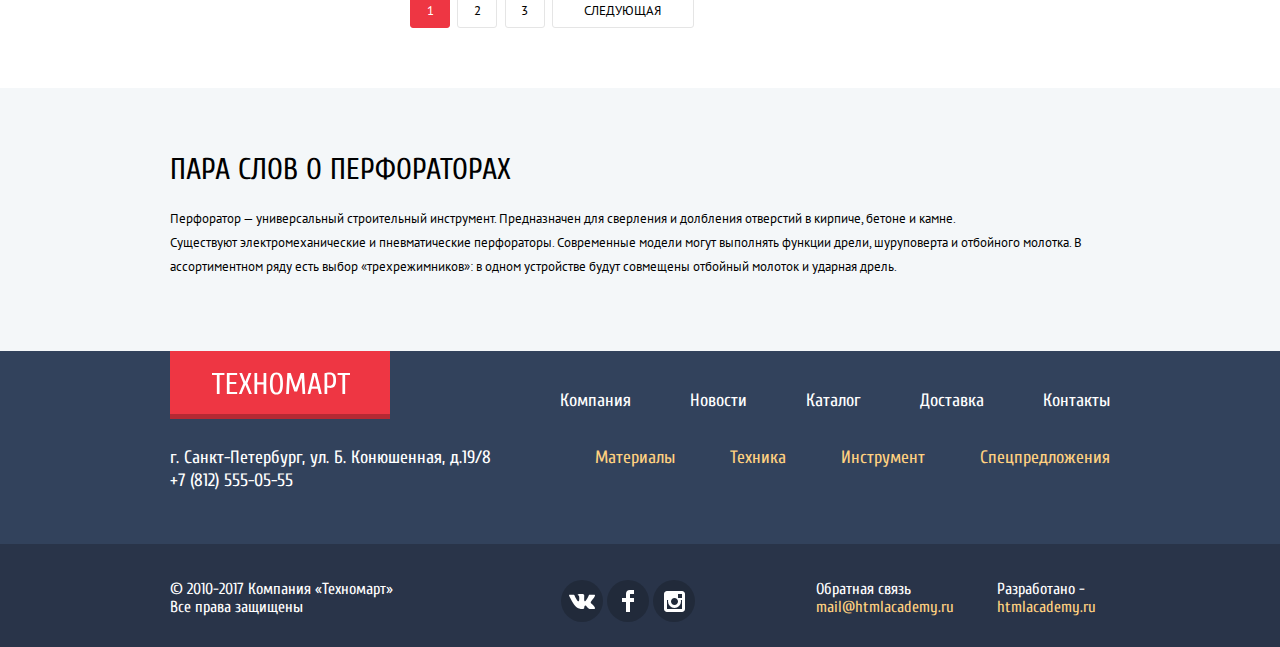
==== commit 0ac73b46: "b1" ====
--- a/inner.html
+++ b/inner.html
@@ -47,7 +47,6 @@
         <div><a href="tel:+78125550555" class="icon-phone">+7 (812) 555-05-55</a></div>
         <address>г. Санкт-Петербург, ул. Б. Конюшенная, д. 19/8</address>
       </div>
-
 
       <div>
         <div class="account">
@@ -74,8 +73,6 @@
     </nav>
   </header>
 
-
-
   <main class="aligning-viewport content">
 
     <div class="aligning">
@@ -90,9 +87,7 @@
       </nav>
     </div>
 
-
     <h1 class="content-caption-product aligning">Перфораторы</h1>
-
 
     <div class="catalog-flex">
       <section class="catalog-filter">
@@ -166,8 +161,6 @@
         </form>
       </section>
 
-
-
       <section class="catalog-page">
 
         <div class="filter-background product-sorting">
@@ -239,7 +232,7 @@
               <td class="product-price-special"></td>
               <td class="product-price">12500 Р.</td>
               <td class="product-availability">
-                <a class="buy-link availability-buy" href="#buy-popup"> Купить </a>
+                <a class="buy-link availability-buy open-buy-alert" href="#buy-popup"> Купить </a>
                 <a class="bookmarks-link availability-bookmarks" href="#nowhere"> В закладки </a>
               </td>
             </tr>
@@ -311,7 +304,7 @@
               <td class="product-price-special"></td>
               <td class="product-price">12500 Р.</td>
               <td class="product-availability">
-                <a class="buy-link availability-buy open-popup" href="#buy-popup"> Купить </a>
+                <a class="buy-link availability-buy" href="#buy-popup"> Купить </a>
                 <a class="bookmarks-link availability-bookmarks" href="#nowhere"> В закладки </a>
               </td>
             </tr>
@@ -328,20 +321,20 @@
       </section>
     </div>
 
-
-    <div class="overlay">
-      <div class="buy-popup" id="buy-popup">
-        <button class="close-popup" type="button">
+    <div class="popup popup-buy-alert" hidden>
+      <div class="popup-content">
+        <button class="popup-close" type="button">
           <span class="visually-hidden">Закрыть</span>
         </button>
-          <p class="buy-popup-message">Товар добавлен в корзину!</p>
-          <div class="buy-popup-button submit-popup">
+        <div class="buy-alert" id="buy-alert">
+          <p class="buy-alert-message">Товар добавлен в корзину!</p>
+          <div class="buy-alert-button submit-popup">
             <a class="button button-order" href="#nowhere">Оформить заказ</a>
             <button class="button-skip" type="button">Продолжить покупки</button>
           </div>
+        </div>
       </div>
     </div>
-
 
   </main>
 
@@ -349,11 +342,7 @@
     <section class="description-perforator">
       <div class="aligning">
         <h2 class="content-caption-h2">Пара слов о перфораторах</h2>
-        <p class="content-text-inner">Перфоратор — универсальный строительный инструмент. Предназначен для сверления и
-          долбления отверстий в кирпиче, бетоне и камне.<br> Существуют электромеханические и пневматические
-          перфораторы. Современные модели могут выполнять функции дрели, шуруповерта и отбойного молотка. В
-          ассортиментном ряду есть выбор «трехрежимников»: в одном устройстве будут совмещены отбойный молоток и ударная
-          дрель.</p>
+        <p class="content-text">Перфоратор — универсальный строительный инструмент. Предназначен для сверления и долбления отверстий в кирпиче, бетоне и камне.<br> Существуют электромеханические и пневматические перфораторы. Современные модели могут выполнять функции дрели, шуруповерта и отбойного молотка. В ассортиментном ряду есть выбор «трехрежимников»: в одном устройстве будут совмещены отбойный молоток и ударная дрель.</p>
       </div>
     </section>
   </div>
@@ -377,7 +366,7 @@
         </nav>
 
         <div class="contacts-footer">
-          <address>г. Санкт-Петербург, ул. Б. Конюшенная, д. 19/8</address>
+          <address>г. Санкт-Петербург, ул. Б. Конюшенная, д.19/8</address>
           <a href="tel:+78125550555">+7 (812) 555-05-55</a>
         </div>
 
@@ -395,7 +384,7 @@
     <section class="bottom-footer">
       <div class="aligning">
         <div class="copyright">
-          <p>&#169; 2010-2019 Компания &laquo;Техномарт&raquo; Все права защищены</p>
+          <p>&#169; 2010-2017 Компания &laquo;Техномарт&raquo; Все права защищены</p>
         </div>
 
         <div class="socials">
--- a/css/style.css
+++ b/css/style.css
@@ -61,17 +61,6 @@
   line-height: 24px;
 }
 
-.content-text-inner {
-  width: 960px;
-  margin-top: 3px;
-  margin-bottom: 25px;
-  padding: 0px;
-  font-family: "PT Sans", "Arial", sans-serif;
-  font-weight: normal;
-  font-size: 13px;
-  line-height: 24px;
-}
-
 .caption-button {
   width: 886px;
   height: 89px;
@@ -1128,7 +1117,6 @@
 
 .filter-brand {
   margin-left: 0px;
-  padding-top: 0px;
   padding-left: 0px;
 }
 
@@ -1145,21 +1133,20 @@
 }
 
 .filter-brand ul {
-  margin-bottom: 10px;
+  margin-bottom: -10px;
   padding: 0px;
   list-style-type: none;
 }
 
 .filter-charging {
   margin-left: 0px;
-  padding-top: 0px;
   padding-left: 0px;
 }
 
 .filter-charging legend {
   width: 220px;
   margin-left: auto;
-  padding-top: 20px;
+  padding-top: 23px;
   padding-left: 0px;
   text-transform: uppercase;
   font-size: 17px;
@@ -1173,7 +1160,7 @@
 }
 
 .filter-option {
-  margin-bottom: 18px;
+  margin-bottom: 20px;
 }
 
 .filter-option label {
@@ -1354,7 +1341,6 @@
 
 .catalog-flex {
   width: 940px;
-  height: auto;
   display: flex;
   flex-direction: row;
   flex-wrap: nowrap;
@@ -1950,36 +1936,32 @@
 }
 
 .button-contacts-popup {
+  box-sizing: border-box;
   width: 300px;
+  display: block;
+  padding-top: 10px;
+  padding-bottom: 10px;
   font-size: 14px;
 }
 
 /* Pop-up, всплывающие окна */
-.contacts-popup {
+.popup {
   position: fixed;
   top: 0;
   left: 0;
   right: 0;
   bottom: 0;
-  display: none;
   width: 100%;
   height: 100vh;
 }
 
-.contacts-content {
+.popup-content {
   box-sizing: border-box;
   position: relative;
   z-index: -1;
   width: 620px;
   min-height: 423px;
   margin: auto;
-}
-
-.contacts-popup form {
-  display: flex;
-  flex-direction: column;
-  min-height: 423px;
-  padding: 0 80px;
   background-color: #ffffff;
   box-shadow:
     inset 0 -112px 0 #f4f4f4,
@@ -1987,30 +1969,69 @@
     0 10px 25px rgba(41, 52, 73, 0.5);
 }
 
-.contacts-popup label {
+.popup-close {
+  position: absolute;
+  top: 9px;
+  right: 9px;
+  display: block;
+  width: 21px;
+  height: 21px;
+  border: 0px;
+  background: url("../img/icon-close.svg") no-repeat;
+}
+
+.popup-close::before {
+  content: "";
+  position: fixed;
+  top: 0;
+  right: 0;
+  bottom: 0;
+  left: 0;
+  z-index: -1;
+}
+
+.popup-show {
+  display: flex;
+  z-index: 100;
+  animation: bounce 0.6s;
+}
+
+.popup-error {
+  animation: shake 0.6s;
+}
+
+.feedback {
+  display: flex;
+  flex-direction: column;
+  min-height: 423px;
+  padding: 0 80px;
+  background-color: #ffffff;
+}
+
+.feedback-required {
+  width: 460px;
+  display: flex;
+  flex-direction: row;
+  flex-wrap: wrap;
+  justify-content: space-between;
+}
+
+.feedback-required p {
+  margin: 48px 0 22px;
+}
+
+.feedback-required p:first-child {
+  margin-right: 20px;
+}
+
+.feedback label {
   width: 220px;
   display: block;
   font-size: 18px;
   line-height: 18px;
 }
 
-.contacts-popup-required {
-  width: 460px;
-  display: flex;
-  flex-direction: row;
-  flex-wrap: wrap;
-  justify-content: space-between;
-}
-
-.contacts-popup-required p {
-  margin: 48px 0 22px;
-}
-
-.contacts-popup-required p:first-child {
-  margin-right: 20px;
-}
-
-.contacts-popup input {
+.feedback input {
   box-sizing: border-box;
   width: 100%;
   min-height: 34px;
@@ -2022,7 +2043,7 @@
   border-radius: 2px;
 }
 
-.contacts-popup textarea {
+.feedback textarea {
   box-sizing: border-box;
   width: 100%;
   min-height: 114px;
@@ -2037,30 +2058,46 @@
   resize: none;
 }
 
-.buy-popup {
-  width: 540px;
+.feedback-submit {
+  margin-top: auto;
+  margin-bottom: 37px;
+  text-align: center;
+}
+
+.popup-bigmap .popup-content {
+  width: 940px;
+  height: 446px;
+}
+
+.popup-bigmap .popup-content {
+  box-shadow: 0 10px 25px rgba(41, 52, 73, 0.5);
+}
+
+.popup-bigmap iframe {
+  border: none;
+}
+
+.buy-alert {
+  display: flex;
+  flex-direction: column;
+  min-height: 275px;
+  padding-left: 80px;
+  padding-right;: 80px;
+}
+
+.popup-buy-alert .popup-content {
   min-height: 165px;
-  display: block;
-  position: fixed;
-  z-index: -1;
-  top: 50%;
-  left: 50%;
-  padding-left: 80px;
-  border-top: 7px #ff5257 solid;
-  border-bottom: 112px #f4f4f4 solid;
-  background-color: #ffffff;
-  box-shadow: 0 10px 25px rgba(41, 52, 73, 0.5);
-}
-
-.buy-popup-message {
-  margin-top: -10px;
+}
+
+.buy-alert-message {
+  margin-top: 23px;
   padding-top: 0px;
   font-family: "Cuprum", "Arial Narrow", sans-serif;
   font-size: 30px;
   font-weight: normal;
 }
 
-.buy-popup-message::before {
+.buy-alert-message::before {
   width: 66px;
   height: 66px;
   display: inline-block;
@@ -2069,30 +2106,36 @@
   top: 25px;
   left: 0px;
   background: url("../img/checked-popup.svg") no-repeat;
-  background-color: #ffffff;
+  /* background-color: #ffffff; */
   border: 0px;
   content: "";
 }
 
+.submit-popup {
+  display: flex;
+  margin-top: auto;
+  margin-bottom: 37px;
+  text-align: center;
+}
+
+.buy-alert-button {
+  width: 440px;
+}
+
 .button-order {
+  box-sizing: border-box;
   min-height: 38px;
   margin-right: 20px;
-  padding-left: 57px;
-  padding-right: 60px;
-  padding-top: 11px;
-  padding-bottom: 11px;
+  padding-top: 5px;
+  padding-bottom: 10px;
   font-family: "Cuprum", "Arial Narrow", sans-serif;
   font-size: 14px;
   line-height: 30px;
   text-decoration: none;
 }
 
-.buy-popup-button {
-  width: 440px;
-  margin-top: 2px;
-}
-
 .button-skip {
+  box-sizing: border-box;
   width: 220px;
   min-height: 38px;
   font-family: "Cuprum", "Arial Narrow", sans-serif;
@@ -2106,44 +2149,6 @@
   color: #000000;
 }
 
-.submit-popup {
-  margin-top: auto;
-  margin-bottom: 37px;
-  text-align: center;
-}
-
-.close-popup {
-  position: absolute;
-  top: 9px;
-  right: 9px;
-  display: block;
-  width: 21px;
-  height: 21px;
-  border: 0px;
-  background: url("../img/icon-close.svg") no-repeat;
-  background-color: #ffffff;
-}
-
-.close-popup::before {
-  content: "";
-  position: fixed;
-  top: 0;
-  right: 0;
-  bottom: 0;
-  left: 0;
-  z-index: -1;
-}
-
-.popup-show {
-  display: flex;
-  z-index: 100;
-  animation: bounce 0.6s;
-}
-
-.popup-error {
-  animation: shake 0.6s;
-}
-
 @keyframes bounce {
   0% {
     transform: translateY(-2000px);
@@ -2227,9 +2232,6 @@
 
 .contacts-footer address {
   margin-top: 0px;
-  margin-left: 2px;
-  font-family: "Cuprum", "Arial Narrow", sans-serif;
-  font-weight: normal;
   font-size: 18px;
   line-height: 24px;
   font-style: normal;
@@ -2238,7 +2240,6 @@
 }
 
 .contacts-footer a {
-  margin-left: 3px;
   text-decoration: none;
   color: #ffffff;
 }
@@ -2276,8 +2277,6 @@
   display: flex;
   align-items: flex-start;
   justify-items: right;
-  margin-left: 2px;
-  margin-right: 0px;
 }
 
 .nav-site-link {
@@ -2323,7 +2322,7 @@
 }
 
 .nav-category li {
-  margin-left: 10px;
+  margin-left: 20px;
   display: flex;
   align-items: flex-start;
   justify-items: right;
@@ -2386,8 +2385,7 @@
 }
 
 .copyright-developer p {
-  margin-left: 35px;
-  margin-right: 18px;
+  margin-left: 40px;
 }
 
 .socials {
@@ -2395,7 +2393,7 @@
   flex-grow: 3;
   text-align: center;
   justify-content: center;
-  margin-left: 28px;
+  margin-left: 30px;
   margin-right: 0px;
 }
 
@@ -2407,7 +2405,7 @@
 }
 
 .socials li {
-  margin-right: 2px;
+  margin-right: 4px;
 }
 
 .socials li:nth-child(3n) {
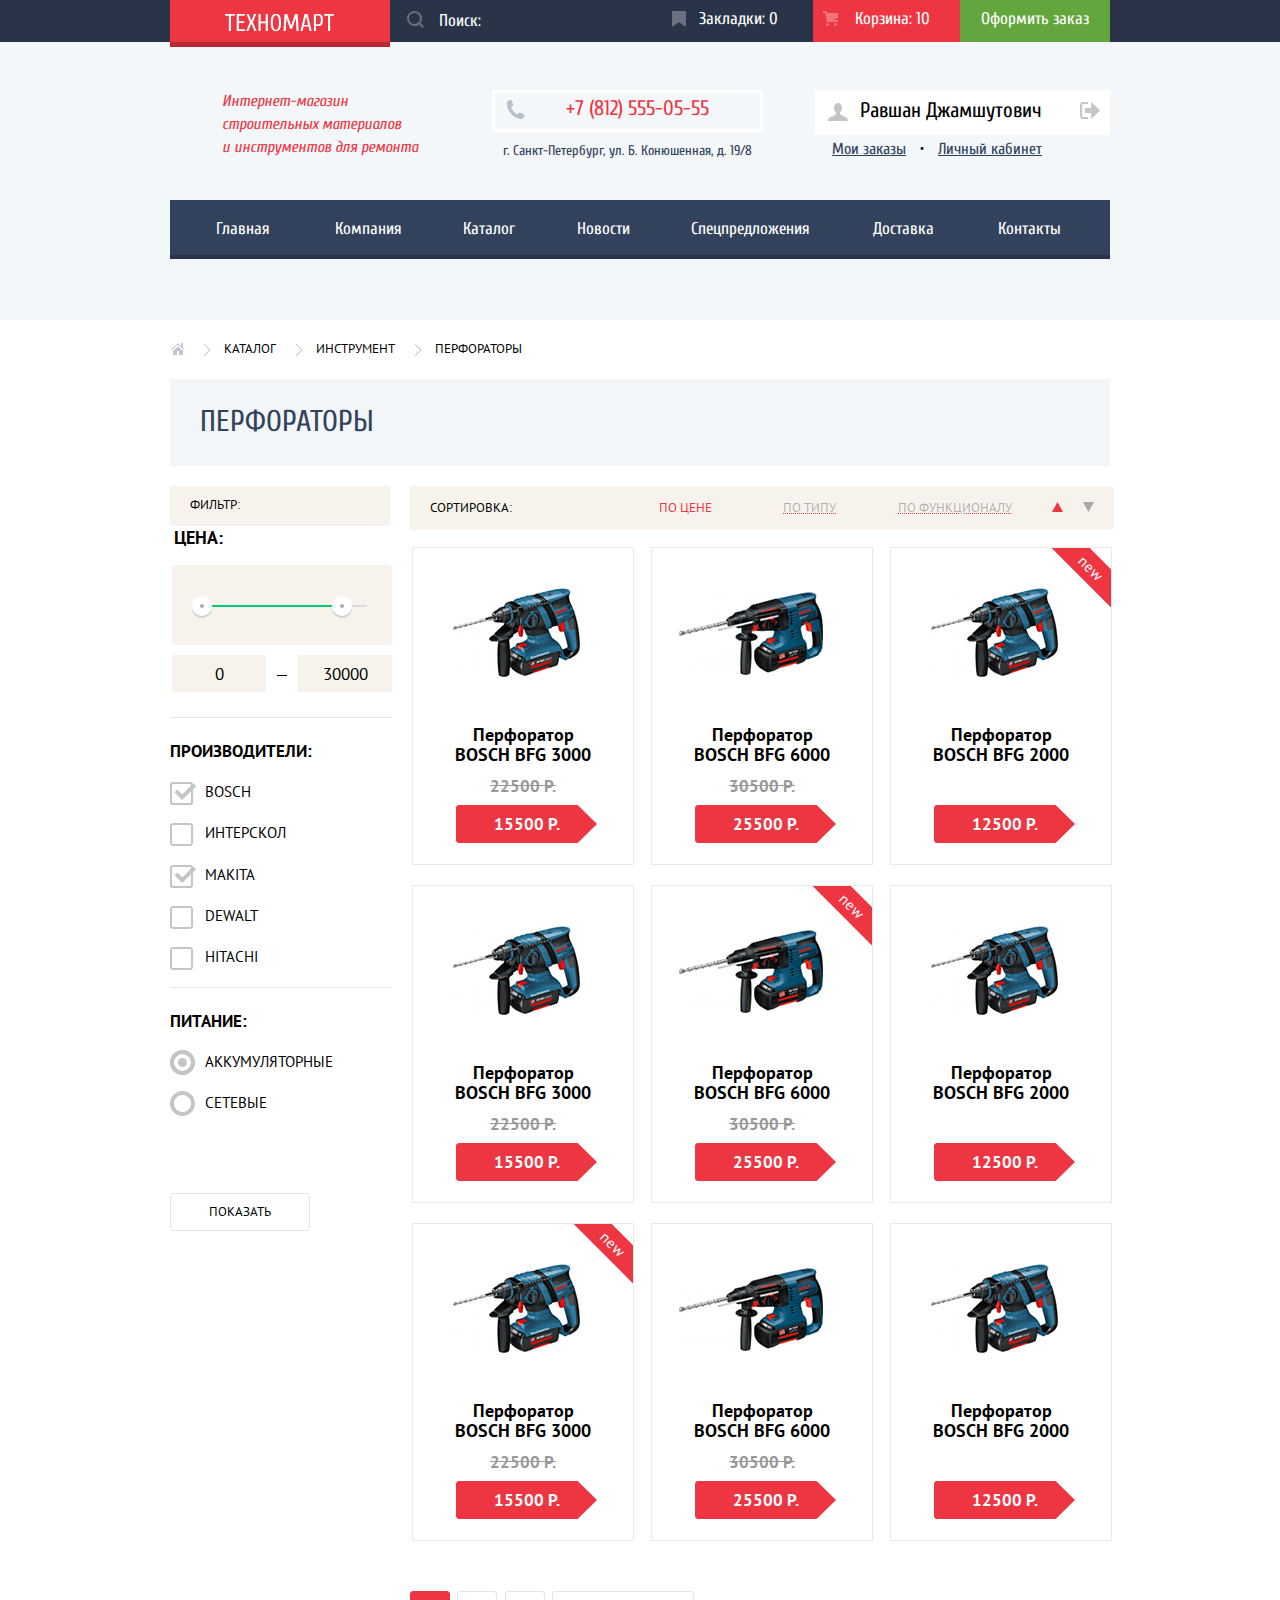
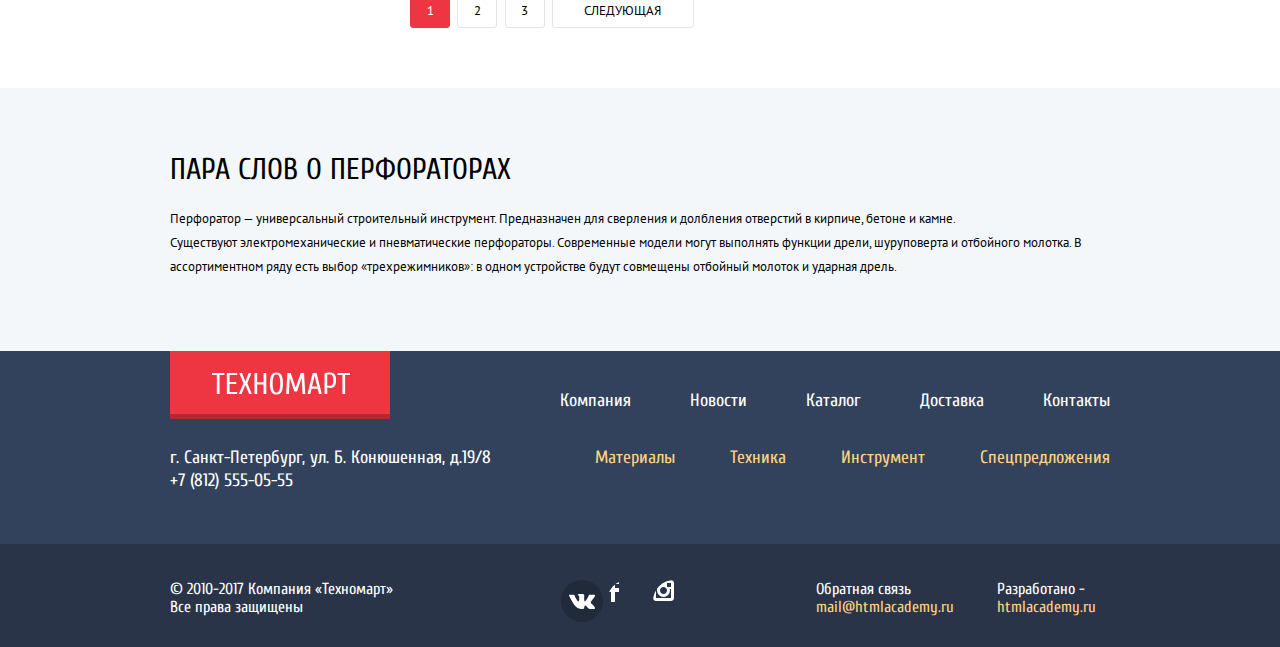
==== commit 3ef46778: "mini" ====
--- a/inner.html
+++ b/inner.html
@@ -7,7 +7,7 @@
   <link
     href="https://fonts.googleapis.com/css?family=Cuprum:400,400i,700%7CPT+Sans:400,700&display=swap&subset=cyrillic,cyrillic-ext"
     rel="stylesheet">
-  <link type="text/css" href="css/style.css" rel="stylesheet">
+  <link type="text/css" href="css/style-min.css" rel="stylesheet">
 </head>
 
 <body>
@@ -420,7 +420,7 @@
     </section>
   </footer>
 
-  <script src="js/script.js"></script>
+  <script src="js/script-min.js"></script>
 
 </body>
 
--- a/css/style-min.css
+++ b/css/style-min.css
@@ -0,0 +1 @@
+@keyframes bounce{0%{transform:translateY(-2000px)}70%{transform:translateY(30px)}90%{transform:translateY(-10px)}to{transform:translateY(0)}}@keyframes shake{0%,to{transform:translateX(0)}10%,30%,50%,70%,90%{transform:translateX(-10px)}20%,40%,60%,80%{transform:translateX(10px)}}body{font-family:"Cuprum","Arial Narrow",sans-serif;margin:0}a{text-decoration:none}.visually-hidden:not(:focus):not(:active),input[type=checkbox].visually-hidden,input[type=radio].visually-hidden{position:absolute;width:1px;height:1px;margin:-1px;border:0;padding:0;white-space:nowrap;clip-path:inset(100%);clip:rect(0 0 0 0);overflow:hidden}.aligning{width:940px;display:flex;flex-direction:row;flex-wrap:wrap;flex-shrink:0;margin-left:auto;margin-right:auto;padding-left:10px;padding-right:10px}.aligning-viewport{min-width:960px}.content{background-color:#fff}.caption-button h2,.content-caption,.content-caption-h2{text-transform:uppercase}.content-caption-h2{margin-bottom:20px;font-size:30px;font-weight:400}.content-text{margin-top:0;margin-bottom:20px;font-family:"PT Sans","Arial",sans-serif;font-size:13px;line-height:24px}.caption-button{width:886px;height:89px;display:flex;flex-wrap:wrap;flex-direction:row;justify-content:space-between;align-items:center;margin-top:20px;margin-bottom:20px;padding-left:30px;padding-right:24px;background-color:#f9f5f0}.caption-button h2{font-size:30px;font-weight:400;color:#32425c}.button{min-width:197px;height:38px;position:relative;font-family:"Cuprum","Arial Narrow",sans-serif;text-align:center;text-transform:uppercase;border:0;border-radius:3px;color:#fff;background-color:#ee3643;cursor:pointer}.wide-button{width:253px}.button-link{padding:10px 40px;font-family:"Cuprum","Arial Narrow",sans-serif;font-size:14px;line-height:40px;text-decoration:none;text-transform:uppercase;color:#fff}.button:hover{background-color:#ca2c37}.button:active{background-color:#ba2732}.stylized-background{background-color:#f4f7f9}.stylized-background-header{height:320px;background-color:#f4f7f9}.logo-header,.logo-header-main{width:220px;height:42px;background-color:#ee3643}.logo-header:hover{background-color:#ca2c37}.logo-header:active{background-color:#ba2732}.logo-header-img,.logo-img-main{width:109px;height:19px;padding:13px 56px 10px 55px;box-shadow:0 5px 0 0 #b52933}.logo-header-img:hover{box-shadow:0 5px 0 0 #9a212a}.logo-header-img:active{box-shadow:0 5px 0 0 #8e1e26}.top-header{display:flex;flex-direction:row;flex-wrap:wrap;justify-content:space-between;min-height:42px;font-size:17px;background-color:#293449;line-height:18px}.top-header-link{padding:10px;text-align:center;text-decoration:none;color:#fff}.top-header-link:active{color:rgba(255,255,255,.6)}.search{position:relative;display:flex;flex-grow:2}.search-label{position:absolute;top:12px;left:49px;color:#fff}.search-input{width:220px;font:inherit;box-sizing:border-box;padding:0 5px;margin:0;border:0;color:#fff;background-color:#293449}.search-input:hover{background-color:#212a3a}.search-input:focus,.search-input:valid{z-index:10;color:#000;background-color:#fff}.search-input:not(:valid){box-shadow:none}.search-button{font:inherit;order:-1;padding-left:17px;padding-right:10px;border:0;color:rgba(255,255,255,.3);background-color:#293449}.search-button:hover{color:#fff;background-color:#212a3a}.search-input:focus+.search-button{color:#ee3643;background-color:#fff}.icon-search{fill:currentColor;cursor:pointer}.bookmarks,.cart{display:flex;margin-right:25px;flex-direction:row;flex-wrap:wrap;justify-content:space-around}.bookmarks .icon-bookmarks::before,.cart .icon-cart::before{display:inline-block;width:17px;height:17px;vertical-align:middle;opacity:.3;content:""}.bookmarks .icon-bookmarks::before{padding-right:10px;background:url(../img/icon-bookmarks.svg) no-repeat}.bookmarks:hover .icon-bookmarks::before,.cart:hover .icon-cart::before{opacity:1}.cart{margin-right:0;padding-right:20px}.cart-filled{background-color:#ee3643}.cart .icon-cart::before{padding-right:5px;padding-left:10px;background:url(../img/icon-cart.svg) no-repeat}.order,.page-header{display:flex;flex-direction:row;flex-wrap:wrap}.order{width:150px;justify-content:center;padding-top:0;background:#63a63e}.order a{padding-left:20px;padding-right:20px}.order:hover{background-color:#5fbb2d}.order:active{background-color:#518534}.page-header{height:80px;justify-content:space-between;padding-top:48px;padding-bottom:30px}.slogan{width:200px;margin-top:0;margin-right:40px;padding-left:52px;font-family:"Cuprum","Arial Narrow",sans-serif;font-style:italic;font-size:16px;line-height:23px;color:#ee3643}.account,.contacts-header div{display:flex;flex-direction:row;flex-wrap:wrap}.contacts-header div{width:265px;min-height:30px;margin-right:20px;align-content:center;justify-content:space-around;border:3px #fff solid}.account-link,.account-user,.contacts-header a{font-size:21px;line-height:21px;text-decoration:none}.contacts-header a{padding:5px 50px 10px 10px;color:#ee3643}.contacts-header .icon-phone::before{display:inline-block;width:20px;height:19px;vertical-align:middle;margin-right:40px;margin-left:0;padding-left:0;background:url(../img/icon-phone.svg) no-repeat;background-position:0 0;content:""}.contacts-header address{margin-top:10px;margin-right:20px;text-align:center;text-decoration:none;font-style:normal;font-size:14px;color:#32425c}.account{min-width:100px;height:45px;justify-content:space-between}.account-link,.account-user{height:35px;display:block;margin-left:10px;padding-top:8px;padding-left:24px;padding-right:24px;color:#000;background-color:#fff}.account-link:hover{color:#ee3643}.account-link:active{color:rgba(0,0,0,.3)}.account .icon-user::before{display:inline-block;width:20px;height:18px;margin-right:2px;padding-right:10px;vertical-align:middle;background:url(../img/icon-user.svg) no-repeat;content:""}.account .icon-login::before{display:inline-block;width:15px;height:17px;vertical-align:middle;margin-right:0;padding-left:0;padding-right:17px;background:url(../img/icon-login.svg) no-repeat;background-position:0 0;content:""}.account-user{margin-left:3px;padding-top:10px;padding-left:13px;padding-right:26px}.account .icon-logout{display:block;width:20px;height:45px;padding:0 11px;background:url(../img/icon-logout.svg) no-repeat;background-position:11px 12px;background-color:#fff}.account-active{width:210px;display:flex;flex-direction:row;flex-wrap:wrap;justify-content:space-between;margin-top:5px;margin-left:20px}.account-active::before{content:"•";order:2}.account-active a:nth-child(1){order:1}.account-active a:nth-child(2){order:3}.account-active-link{font-size:16px;color:#32425c;text-decoration:underline}.account-active-link:hover{color:#ee3643}.account-active-link:active{color:rgba(0,0,0,.3)}.breadcrumbs ul{margin-top:20px;padding-left:0;display:flex;flex-direction:row;flex-wrap:wrap;justify-content:space-between;font-family:"PT Sans","Arial",sans-serif;font-size:13px;text-transform:uppercase;list-style-type:none}.breadcrumbs-link{padding-top:5px;padding-bottom:10px;margin-left:19px;text-decoration:none;color:#000}.breadcrumbs-link::before{display:inline-block;width:8px;height:12px;margin-right:13px;vertical-align:middle;background:url(../img/icon-right-small.svg) no-repeat;content:""}.breadcrumbs .icon-home,.breadcrumbs-home{width:14px;display:inline-block;vertical-align:middle}.breadcrumbs-home{height:12px;padding:10px 2px}.breadcrumbs .icon-home{height:18px;background:url(../img/icon-home.svg) no-repeat;background-position:0 3px;content:""}.page-nav{width:940px;margin:0 auto 50px;padding:0;font-size:17px;line-height:17px;text-align:center;background-color:#32425c;border-bottom:4px #293449 solid}.page-nav-list{width:940px;min-height:auto;display:flex;flex-direction:row;flex-wrap:wrap;align-content:center;justify-content:center;list-style-type:none;margin:0;padding:0}.page-nav-list li:nth-child(1){margin-left:4px;margin-right:5px}.page-nav-list li:nth-child(3),.page-nav-list li:nth-child(4){margin-left:1px;margin-right:1px}.page-nav-list li:nth-child(6){margin-left:3px;margin-right:2px}.page-nav-list li:nth-child(7){margin-left:2px;margin-right:7px}.page-nav-link{display:inline-block;min-width:auto;min-height:20px;margin:0;padding:20px 30px 15px;vertical-align:middle;text-decoration:none;color:#fff;user-select:none}.page-nav-link:link:hover{background-color:#293449}.page-nav-link:link:active{color:rgba(255,255,255,.5)}.features-block{margin-top:60px;flex-direction:row;flex-wrap:wrap;justify-content:space-between;list-style-type:none}.features-block,.features-block ul{padding:0;display:flex}.features-block-caption{width:200px;margin-top:10px;margin-left:22px;margin-bottom:10px;font-size:24px;line-height:30px;font-weight:700;color:#fff}.features-block-button{width:135px;min-height:30px;font-size:14px;text-transform:uppercase;text-align:center;margin-top:15px;margin-bottom:20px;margin-left:25px;padding-top:10px;color:#fff;background-color:rgba(0,0,0,.1);border-radius:3px}.features-block-button:hover{background-color:rgba(0,0,0,.2)}.features-block-button:active{background-color:rgba(0,0,0,.3)}.features-block-button a{color:#fff}.features-block-material{width:300px;min-height:123px;display:flex;flex-direction:row;flex-wrap:wrap;align-items:flex-end;justify-content:space-between;margin:0 20px 20px 0;background-color:#ffbf47}.features-material-icon{width:300px;min-height:auto;display:block;margin-bottom:0;vertical-align:top;background:url(../img/icon-1.svg) no-repeat;background-position-x:214px;background-position-y:20px}.features-block-instrument{width:300px;min-height:123px;display:flex;flex-direction:row;flex-wrap:wrap;align-items:flex-end;justify-content:space-between;margin:0 20px 20px 0;background-color:#3bbce3}.features-instrument-icon{width:300px;min-height:auto;display:block;vertical-align:top;background:url(../img/icon-2.svg) no-repeat;background-position-x:198px;background-position-y:25px}.features-block-technics{width:300px;height:123px;display:flex;flex-direction:row;flex-wrap:wrap;align-items:flex-end;justify-content:space-between;margin-bottom:20px;background-color:#dc91d8}.features-technics-icon{width:300px;min-height:auto;display:block;margin-bottom:0;vertical-align:top;background:url(../img/icon-3.svg) no-repeat;background-position-x:190px;background-position-y:20px}.features-block-sale{width:300px;height:123px;display:flex;flex-direction:row;flex-wrap:wrap;align-items:flex-end;justify-content:space-between;margin-bottom:20px;margin-left:640px;background-color:#8ed78f}.features-sale-icon{width:300px;min-height:auto;display:block;margin-bottom:0;vertical-align:top;background:url(../img/icon-4.svg) no-repeat;background-position-x:197px;background-position-y:20px}.features-block-delivery{width:300px;height:123px;display:flex;flex-direction:row;flex-wrap:wrap;align-items:flex-end;justify-content:space-between;margin-left:640px;background-color:#ffc047}.features-delivery-icon{width:300px;min-height:auto;display:block;margin-bottom:0;vertical-align:top;background:url(../img/icon-5.svg) no-repeat;background-position-x:190px;background-position-y:25px}.features-slider{width:595px;position:relative;margin-top:-283px;min-height:266px;padding:0;background-color:#fff;list-style-type:none}.features-slider li{display:flex;flex-direction:column;min-height:266px}.features-slider-drills,.features-slider-perforator{z-index:0;position:absolute}.features-slider-drills::before{content:"";position:absolute;bottom:36px;left:295px;width:6px;height:6px;border:2px solid #fff;border-radius:50%;background-color:#fff}.features-slider-drills::after{right:295px;background-color:#ee3643}.features-slider-drills::after,.features-slider-perforator::after,.features-slider-perforator::before{content:"";position:absolute;bottom:36px;width:6px;height:6px;border:2px solid #fff;border-radius:50%}.features-slider-perforator::before{left:295px;background-color:#ee3643}.features-slider-perforator::after{right:295px;background-color:#fff}.slider-visible{z-index:5}.features-slider-caption{margin:0 24px;padding-top:20px;font-size:36px;text-transform:uppercase;color:#fff}.features-slider-description{margin:0 24px;font-size:18px;color:#fff}.features-slider-switch{display:flex;flex-direction:row;justify-content:space-between;margin:30px 20px 30px 25px;padding:0}.features-slider-previous{width:22px;height:40px;background:url(../img/icon-left.svg) no-repeat;border:0}.features-slider-next{width:22px;height:40px;margin-left:auto;background:url(../img/icon-right.svg) no-repeat;border:0}.features-slider-button{margin:auto auto 22px 25px;min-width:195px;min-height:38px;padding:0}.features-slider-img{order:-1;width:620px;min-height:266px;margin:0 0 -266px}.filter-background{min-height:30px;border-radius:3px;background-color:#f7f3ec}.catalog-filter{width:220px;padding-left:0;margin-left:auto;margin-right:20px}.filter-caption{margin:0;padding-top:10px;padding-bottom:0;padding-left:20px;font-family:"PT Sans","Arial",sans-serif;font-size:13px;line-height:18px;font-weight:400;text-transform:uppercase}.catalog-filter button[type=submit],.catalog-filter fieldset,.price-controls input{font-family:"PT Sans","Arial",sans-serif;border:0}.catalog-filter fieldset,.filter-price legend{font-size:15px;line-height:20px;text-transform:uppercase}.catalog-filter button[type=submit]{width:140px;height:38px;margin-top:50px;font-size:13px;text-transform:uppercase;background-color:#fff;border:1px #e5e5e5 solid;border-radius:3px}.filter-price{width:220px;padding-left:0}.filter-price legend{margin-top:15px;font-size:18px;line-height:24px;font-weight:700}.price-range{margin-top:10px}.range-controls{position:relative;height:40px;margin-bottom:10px;padding-top:40px;padding-right:25px;padding-left:30px;border-radius:3px}.range-controls .scale{height:2px;background:#d7dcde}.range-controls .bar{width:80%;height:2px;background:#00ca74}.toggle{position:absolute;top:31px;left:0;display:block;width:20px;height:20px;padding:0;background-color:#ababab;box-shadow:0 2px 1px 0 #cfcfcf;border:8px #fff solid;border-radius:50%;cursor:grab}.toggle:active{cursor:grabbing}.range-controls .controls-min{left:20px}.range-controls .controls-max{left:160px}.price-controls{display:flex;justify-content:space-between;font-size:0}.price-controls input{width:90px;height:35px;margin-bottom:15px;display:flex;flex-direction:row;flex-wrap:wrap;text-align:center;font-size:17px;font-weight:400;background-color:#f7f3ec}.price-controls input[type=number]{-moz-appearance:textfield}.price-controls input[type=number]::-webkit-inner-spin-button,.price-controls input[type=number]::-webkit-outer-spin-button{-webkit-appearance:none;margin:0}.price-controls span{width:10px;height:1px;display:inline-block;vertical-align:middle;margin-top:20px;background-color:#000}.filter-brand,.filter-charging{margin-left:0;padding-left:0}.filter-brand legend{margin-right:10px}.filter-brand ul{margin-bottom:-10px}.filter-brand legend,.filter-charging legend{width:220px;margin-left:auto;padding-top:23px;padding-left:0;text-transform:uppercase;font-size:17px;font-weight:700;border-top:1px #e5e5e5 solid}.filter-brand ul,.filter-charging ul{padding:0;list-style-type:none}.filter-option{margin-bottom:20px}.filter-option label{display:inline-block;position:relative;padding-left:35px;vertical-align:middle;cursor:pointer;user-select:none}.filter-input-checkbox+label::before{width:27px;height:23px;left:0;top:0;position:absolute;background-image:url("data:image/svg+xml,%3Csvg xmlns='http://www.w3.org/2000/svg' width='23' height='23' viewBox='0 0 23 23'%3E%3Cpath fill='%23c5c5c5' d='M20 2c.542 0 1 .458 1 1v17c0 .542-.458 1-1 1H3c-.542 0-1-.458-1-1V3c0-.542.458-1 1-1h17m0-2H3C1.35 0 0 1.35 0 3v17c0 1.65 1.35 3 3 3h17c1.65 0 3-1.35 3-3V3c0-1.65-1.35-3-3-3z'/%3E%3C/svg%3E%0A");background-repeat:no-repeat;background-position:0 0;content:""}.filter-input-checkbox+label:hover::before,.filter-input-checkbox:focus+label::before{background-image:url("data:image/svg+xml,%3Csvg xmlns='http://www.w3.org/2000/svg' width='23' height='23' viewBox='0 0 23 23'%3E%3Cpath fill='%23b5b5b5' d='M20 2c.542 0 1 .458 1 1v17c0 .542-.458 1-1 1H3c-.542 0-1-.458-1-1V3c0-.542.458-1 1-1h17m0-2H3C1.35 0 0 1.35 0 3v17c0 1.65 1.35 3 3 3h17c1.65 0 3-1.35 3-3V3c0-1.65-1.35-3-3-3z'/%3E%3C/svg%3E%0A")}.filter-input-checkbox:disabled+label,.filter-input-radio:disabled+label{opacity:.3;color:rgba(0,0,0,.4)}.filter-input-checkbox:checked+label::after{width:27px;height:23px;position:absolute;top:0;left:0;background-image:url("data:image/svg+xml,%3Csvg xmlns='http://www.w3.org/2000/svg' width='27' height='23' viewBox='0 0 27 23'%3E%3Cpath fill='%23c5c5c5' d='M7.285 7.486l-2.829 2.829 7.783 7.783L26.171 4.166l-2.828-2.829-11.104 11.102z'/%3E%3Cpath fill='%23c5c5c5' d='M21 20c0 .542-.458 1-1 1H3c-.542 0-1-.458-1-1V3c0-.542.458-1 1-1h16.908L21.493.415A2.96 2.96 0 0 0 20 0H3C1.35 0 0 1.35 0 3v17c0 1.65 1.35 3 3 3h17c1.65 0 3-1.35 3-3v-9.829l-2 2V20z'/%3E%3C/svg%3E ");background-repeat:no-repeat;background-position:0 0;content:""}.filter-input-checkbox:checked+label:hover::after,.filter-input-checkbox:checked:focus+label::after{background-image:url("data:image/svg+xml,%3Csvg xmlns='http://www.w3.org/2000/svg' width='27' height='23' viewBox='0 0 27 23'%3E%3Cpath fill='%23b5b5b5' d='M7.285 7.486l-2.829 2.829 7.783 7.783L26.171 4.166l-2.828-2.829-11.104 11.102z'/%3E%3Cpath fill='%23c5c5c5' d='M21 20c0 .542-.458 1-1 1H3c-.542 0-1-.458-1-1V3c0-.542.458-1 1-1h16.908L21.493.415A2.96 2.96 0 0 0 20 0H3C1.35 0 0 1.35 0 3v17c0 1.65 1.35 3 3 3h17c1.65 0 3-1.35 3-3v-9.829l-2 2V20z'/%3E%3C/svg%3E ")}.filter-input-radio+label::before{width:25px;height:25px;left:0;top:-2px;position:absolute;background-image:url("data:image/svg+xml,%3Csvg xmlns='http://www.w3.org/2000/svg' width='25' height='25' viewBox='0 0 25 25'%3E%3Cpath fill='%23c5c5c5' d='M12.5 4c4.687 0 8.5 3.813 8.5 8.5 0 4.687-3.813 8.5-8.5 8.5C7.813 21 4 17.187 4 12.5 4 7.813 7.813 4 12.5 4m0-4C5.597 0 0 5.597 0 12.5S5.597 25 12.5 25 25 19.403 25 12.5 19.403 0 12.5 0z'/%3E%3C/svg%3E ");background-repeat:no-repeat;background-position:0 0;content:""}.filter-input-radio+label:hover::before,.filter-input-radio:focus+label::before{background-image:url("data:image/svg+xml,%3Csvg xmlns='http://www.w3.org/2000/svg' width='25' height='25' viewBox='0 0 25 25'%3E%3Cpath fill='%23b5b5b5' d='M12.5 4c4.687 0 8.5 3.813 8.5 8.5 0 4.687-3.813 8.5-8.5 8.5C7.813 21 4 17.187 4 12.5 4 7.813 7.813 4 12.5 4m0-4C5.597 0 0 5.597 0 12.5S5.597 25 12.5 25 25 19.403 25 12.5 19.403 0 12.5 0z'/%3E%3C/svg%3E ")}.filter-input-radio:checked+label::after{width:25px;height:25px;position:absolute;top:-2px;left:0;background-image:url("data:image/svg+xml,%3Csvg xmlns='http://www.w3.org/2000/svg' width='25' height='25' viewBox='0 0 25 25'%3E%3Cpath fill='%23c5c5c5' d='M12.5 4c4.687 0 8.5 3.813 8.5 8.5 0 4.687-3.813 8.5-8.5 8.5C7.813 21 4 17.187 4 12.5 4 7.813 7.813 4 12.5 4m0-4C5.597 0 0 5.597 0 12.5S5.597 25 12.5 25 25 19.403 25 12.5 19.403 0 12.5 0z'/%3E%3Ccircle fill='%23c5c5c5' cx='12.5' cy='12.5' r='4.5'/%3E%3C/svg%3E ");background-repeat:no-repeat;background-position:0 0;content:""}.filter-input-radio:checked+label:hover::after,.filter-input-radio:checked:focus+label::after{background-image:url("data:image/svg+xml,%3Csvg xmlns='http://www.w3.org/2000/svg' width='25' height='25' viewBox='0 0 25 25'%3E%3Cpath fill='%23b5b5b5' d='M12.5 4c4.687 0 8.5 3.813 8.5 8.5 0 4.687-3.813 8.5-8.5 8.5C7.813 21 4 17.187 4 12.5 4 7.813 7.813 4 12.5 4m0-4C5.597 0 0 5.597 0 12.5S5.597 25 12.5 25 25 19.403 25 12.5 19.403 0 12.5 0z'/%3E%3Ccircle fill='%23b5b5b5' cx='12.5' cy='12.5' r='4.5'/%3E%3C/svg%3E ")}.product-sorting{max-width:700px;display:flex;flex-direction:row;flex-wrap:wrap;justify-content:space-between;margin-top:0;margin-bottom:15px;padding-left:20px;font-family:"PT Sans","Arial",sans-serif;font-size:13px;line-height:18px;text-transform:uppercase}.sorting-type{min-width:350px;min-height:20px;margin-left:20px;margin-right:10px;margin-bottom:0;padding-bottom:0;display:flex;flex-direction:row;flex-wrap:nowrap;list-style-type:none}.sorting-type a{margin-bottom:0;margin-left:0;margin-right:0;padding:5px 10px;color:#ee3643}.sorting-type a:link,.sorting-type a:visited{color:rgba(0,0,0,.3);text-decoration:underline dotted #ee3643 1px}.sorting-type li:nth-child(1){margin-right:51px}.sorting-type li:nth-child(2){margin-right:42px}.socials li:nth-child(3n),.sorting-type li:nth-child(3){margin-right:0}.sorting-arrow-down a,.sorting-arrow-up a{display:block;width:11px;height:10px;padding-top:0}.sorting-arrow-up a{margin-left:20px;margin-right:0}.sorting-arrow-down a{margin-left:0}.content-caption-product{width:900px;min-height:30px;margin-top:8px;margin-bottom:20px;padding-top:25px;padding-bottom:27px;padding-left:30px;font-size:30px;font-weight:400;text-transform:uppercase;color:#32425c;background-color:#f2f6f8}.catalog-flex{width:940px;display:flex;flex-direction:row;flex-wrap:nowrap;justify-content:space-around;margin-left:auto;margin-right:auto;padding-bottom:0}.product-item,.product-list tbody{width:700px;margin-bottom:12px;display:flex;flex-direction:row;flex-wrap:wrap;justify-content:space-between}.product-item{width:220px;min-height:250px;flex-direction:column;align-items:center;position:relative;margin-bottom:20px;padding-top:0;padding-bottom:10px;font-family:"PT Sans","Arial",sans-serif;text-align:center;font-size:17px;font-weight:700;overflow:hidden;border:1px #eaeaea solid}.product-photo{width:218px;height:170px;z-index:1}.product-photo:hover{z-index:0}.product-name{width:160px;min-height:40px;padding-top:5px;font-size:18px;text-align:center;font-weight:700;line-height:20px}.product-mark{position:absolute;top:15px;right:0;z-index:11;width:200%;font-size:15px;font-weight:400;line-height:25px;color:#fff;text-transform:lowercase;transform:translateX(50%) rotate(45deg);transform-origin:50% -15px;background-color:#ee3643;user-select:none}.product-mark:empty{display:none}.product-price{width:140px;min-height:38px;margin-top:7px;margin-left:8px;padding-top:10px;line-height:18px;color:#fff;background-image:url(../img/red-button.svg);background-position:0 0;background-repeat:no-repeat}.product-price-special{min-height:20px;margin-top:10px;font-size:17px;line-height:18px;text-decoration:line-through;color:#999}.product-availability{width:217px;min-height:100px;padding-top:36px;position:absolute;display:flex;flex-direction:column;flex-wrap:wrap;align-items:center;justify-content:space-around;background-color:#fff}.product-item:hover{box-shadow:0 10px 25px rgba(41,52,73,.5)}.product-availability:focus-within,.product-item:hover .product-availability{z-index:10}.availability-buy{min-width:95px;height:25px;margin-top:5px;margin-bottom:10px;padding-top:0;padding-bottom:10px;position:relative;font-family:"Cuprum","Arial Narrow",sans-serif;text-align:center;text-transform:uppercase;border:0;border-radius:3px;background-color:#63a63e;border-bottom:3px #367315 solid;cursor:pointer}.availability-buy:hover{background-color:#5fbb2d;border-bottom:3px #367315 solid}.availability-buy:active{background-color:#518534;border-bottom:3px #518534 solid}.availability-buy::before{width:17px;height:17px;position:absolute;top:11px;left:15px;background:url(../img/icon-cart.svg) no-repeat;opacity:.3;content:""}.availability-buy:hover::before{opacity:1}.buy-link{padding:0 17px 10px 23px;font-size:14px;line-height:40px;text-decoration:none;color:#fff}.availability-bookmarks,.bookmarks-link,.buy-link{font-family:"Cuprum","Arial Narrow",sans-serif;text-transform:uppercase}.availability-bookmarks{min-width:70px;height:12px;margin-bottom:10px;position:relative;text-align:center;border:3px #63a63e solid;border-radius:3px;cursor:pointer}.availability-bookmarks:hover{border:3px #32425c solid;border-radius:3px}.availability-bookmarks:active{border:3px #c1c6ce solid;border-radius:3px}.bookmarks-link{padding:10px 25px 10px 35px;font-size:14px;line-height:12px;text-decoration:none;color:#32425c}.bookmarks-link:active{color:#d0d2d6}.description-perforator{min-height:260px;padding-top:39px;margin-bottom:-36px}.popular-items{margin-top:15px}.popular-product tbody{width:940px;margin-bottom:-20px;justify-content:space-between}.brands-list,.popular-brands,.popular-product tbody{display:flex;flex-wrap:wrap;flex-direction:row}.popular-brands{width:100%;height:auto;justify-content:space-between;margin-bottom:70px;padding:0;list-style-type:none}.brands-list{width:220px;height:140px;align-items:center;justify-content:center;margin-bottom:20px;border:1px #eaeaea solid}.brand-list-link{width:auto;height:auto}.brands-list:active,.brands-list:hover{box-shadow:0 10px 25px rgba(41,52,73,.5);border:1px #fff solid}.brands-list:active{box-shadow:2px 2px 10px rgba(41,52,73,.5)}.brands-list:active img{opacity:.3}.turn-pages{width:284px;max-width:700px;min-height:auto;margin-bottom:60px;margin-left:0;padding-left:0;display:flex;flex-direction:row;justify-content:space-between;list-style-type:none;font-family:"PT Sans","Arial",sans-serif}.turn-pages-link{color:#000;padding:10px 15px;font-size:13px;line-height:18px}.turn-pages-number{width:38px;height:28px;padding-top:7px;text-align:center;border:1px #e5e5e5 solid;border-radius:3px}.turn-pages-number:hover{border:1px #bdc6ca solid}.turn-pages-number:active{border:1px #ee3643 solid}.turn-pages-number:target{background-color:#ee3643}.turn-page-current{background-color:#ee3643}.turn-page-current .turn-pages-link{color:#fff}.turn-page-current,.turn-page-current:hover{border:1px #ee3643 solid}.turn-pages-pointer{width:140px;height:28px;padding-top:7px;text-align:center;font-family:"PT Sans","Arial",sans-serif;text-transform:uppercase;border:1px #e5e5e5 solid;border-radius:3px}.turn-pages-pointer a{padding-left:30px;padding-right:30px}.turn-pages-pointer:hover{border:1px #bdc6ca solid}.turn-pages-pointer:active{border:1px #ee3643 solid}.service{margin-bottom:50px;padding-top:35px;padding-bottom:20px}.service-info{width:400px}.service-tabs{display:flex;flex-wrap:wrap;flex-direction:row;align-items:top;justify-content:space-between;margin-top:40px}.service-tabs-name{width:240px;position:relative;list-style-type:none;padding:0}.service-tabs-name::after{width:10px;height:279px;z-index:15;position:absolute;top:-50px;left:230px;background-image:url(../img/slider-tabs-shadow.png);background-repeat:no-repeat;content:""}.service-tabs-caption{margin-top:10px;margin-bottom:25px;padding-left:60px;font-size:36px;font-weight:400;text-transform:uppercase;color:#32425c}.service-flipping-button{width:195px;margin-left:60px;background-color:#ff5357}.service-tabs-list{width:240px;height:auto;padding-top:15px;padding-bottom:15px;padding-left:0;font-size:21px;line-height:30px;font-weight:700;background-color:#32425c;border-top:1px #405069 solid;border-bottom:1px #293449 solid}.service-tabs-list:hover{background-color:#293449}.service-tabs-list:active{background-color:#fff;color:#32425c}.service-tabs-link{width:220px;height:auto;position:relative;padding:20px 50% 20px 10%;color:#fff}.service-tabs-link:active{color:#32425c}.service-tabs-flipping{display:flex;justify-content:flex-end;width:700px;min-height:280px;padding-left:0;margin-left:0;overflow:hidden}.service-flipping-delivery{max-width:290px;z-index:1;margin-top:0;padding-left:60px;margin-bottom:40px;display:block;position:relative}.service-delivery-img{width:700px;min-height:280px;background:url(../img/service-delivery.png) no-repeat;background-position-x:230px;background-position-y:40px;background-color:#f4f7f9}.service-flipping-guarantee{max-width:418px;margin-top:0;padding-left:60px;height:auto;display:block;position:relative}.service-guarantee-img{display:none;width:700px;min-height:280px;background:url(../img/service-guarantee.png) no-repeat;background-position-x:310px;background-position-y:25px;background-color:#f4f7f9}.service-flipping-credit{max-width:320px;height:auto;display:block;margin-top:0;padding-left:60px}.service-credit-img{display:none;width:700px;min-height:280px;vertical-align:middle;background:url(../img/service-credit.png) no-repeat;background-position-x:220px;background-color:#f4f7f9}.service-slide{box-sizing:border-box;flex-shrink:0;width:100%;padding-left:20px}.service-slide:target{display:block}.content-list{width:100%;margin-top:-14px;margin-bottom:20px;padding:0;list-style-type:none}.content-list-item{font-size:18px;line-height:40px}.content-list-item::before{display:inline-block;width:25px;height:2px;vertical-align:middle;margin-right:11px;background-color:#ee3643;content:""}.description,.page-map{display:flex;flex-direction:row;flex-wrap:wrap;justify-content:space-between}.description{max-width:540px;min-height:400px;margin-right:100px;padding-bottom:84px}.description p{font-size:13px}.page-map{max-width:300px;padding-bottom:80px}.page-map .content-text{width:200px;margin-top:0;padding-top:0}.page-map-img{margin-bottom:30px;background:#fff}.button-contacts-popup{box-sizing:border-box;width:300px;display:block;padding-top:10px;padding-bottom:10px;font-size:14px}.popup{position:fixed;top:0;left:0;right:0;bottom:0;width:100%;height:100vh}.popup-content{box-sizing:border-box;position:relative;z-index:-1;width:620px;min-height:423px;margin:auto;background-color:#fff;box-shadow:inset 0 -112px 0 #f4f4f4,0 -7px 0 #ee3643,0 10px 25px rgba(41,52,73,.5)}.popup-close{position:absolute;top:9px;right:9px;display:block;width:21px;height:21px;border:0;background:url(../img/icon-close.svg) no-repeat}.popup-close::before{content:"";position:fixed;top:0;right:0;bottom:0;left:0;z-index:-1}.popup-show{display:flex;z-index:100;animation:bounce .6s}.popup-error{animation:shake .6s}.feedback{display:flex;flex-direction:column;min-height:423px;padding:0 80px;background-color:#fff}.feedback-required{width:460px;display:flex;flex-direction:row;flex-wrap:wrap;justify-content:space-between}.feedback-required p{margin:48px 0 22px}.feedback-required p:first-child{margin-right:20px}.feedback label{width:220px;display:block;font-size:18px;line-height:18px}.feedback input,.feedback textarea{box-sizing:border-box;width:100%;min-height:34px;font-size:13px;line-height:18px;margin-top:8px;padding:0 13px;border:2px #dee3e4 solid;border-radius:2px}.feedback textarea{min-height:114px;font-family:"PT Sans","Arial",sans-serif;line-height:17px;padding:12px 15px;color:#a9a9a9;resize:none}.feedback-submit{margin-top:auto;margin-bottom:37px;text-align:center}.popup-bigmap .popup-content{width:940px;height:446px;box-shadow:0 10px 25px rgba(41,52,73,.5)}.popup-bigmap iframe{border:0}.buy-alert{display:flex;flex-direction:column;min-height:275px;padding-left:80px;padding-right:80px}.popup-buy-alert .popup-content{min-height:165px}.buy-alert-message{margin-top:23px;padding-top:0;font-family:"Cuprum","Arial Narrow",sans-serif;font-size:30px;font-weight:400}.buy-alert-message::before{width:66px;height:66px;display:inline-block;position:relative;margin-right:35px;top:25px;left:0;background:url(../img/checked-popup.svg) no-repeat;border:0;content:""}.submit-popup{display:flex;margin-top:auto;margin-bottom:37px;text-align:center}.buy-alert-button{width:440px}.button-order,.button-skip{box-sizing:border-box;min-height:38px;font-family:"Cuprum","Arial Narrow",sans-serif;font-size:14px;line-height:30px;text-decoration:none}.button-order{margin-right:20px;padding-top:5px;padding-bottom:10px}.button-skip{width:220px;text-transform:uppercase;background-color:#fff;border-radius:3px;border:0;color:#000}.logo-footer{width:220px;height:68px;margin-right:auto;background-color:#ee3643}.logo-footer-img{width:138px;height:23px;padding:21px 40px 19px 42px;border-bottom:5px #b52933 solid}.page-footer{min-height:193px;display:flex;flex-direction:row;flex-wrap:wrap;align-content:flex-start;justify-content:space-between;margin-top:0;background-color:#32425c;font-size:18px;clear:both}.contacts-footer{margin-right:auto;font-style:normal}.contacts-footer address{margin-top:0;font-size:18px;line-height:24px;font-style:normal}.bottom-footer a,.contacts-footer,.contacts-footer a,.contacts-footer address{text-decoration:none;color:#fff}.nav-category,.nav-site{min-height:20px;padding:0;font-size:18px;line-height:24px}.nav-site{min-width:550px;margin-top:15px;margin-bottom:5px}.nav-category{min-width:575px;margin-top:10px}.nav-site ul{display:flex;flex-direction:row;flex-wrap:wrap;justify-content:space-between;padding:0;color:#fff;list-style-type:none}.nav-category li,.nav-site li{display:flex;align-items:flex-start;justify-items:right}.nav-category-link,.nav-site-link{padding-bottom:10px;text-decoration:none}.nav-site-link{padding-top:5px;color:#fff;font-style:normal}.nav-site-link:hover{text-decoration:underline}.nav-site-link:active{color:rgba(255,255,255,.5);text-decoration:none}.nav-category-link{margin-top:0;padding-top:10px;color:#ffd180}.bottom-footer a:hover,.nav-category-link:hover{text-decoration:underline}.nav-category-link:active{color:rgba(255,209,128,.5);text-decoration:none}.bottom-footer,.nav-category ul{display:flex;flex-direction:row;flex-wrap:wrap}.nav-category ul{margin-top:-20px;justify-content:space-between}.nav-category li{margin-left:20px}.bottom-footer{justify-content:stretch;min-height:42px;padding-top:20px;padding-bottom:9px;font-size:16px;color:#fff;background-color:#293449;background-size:100%}.bottom-footer li{list-style-type:none}.bottom-footer a{padding-top:10px;padding-bottom:10px;color:#ffd180}.bottom-footer a:active{color:#ee3643;text-decoration:none}.copyright,.copyright-developer{display:flex;flex-direction:row;flex-wrap:nowrap;justify-content:space-between}.copyright{width:240px;margin-top:0;margin-right:20px}.copyright-developer{flex-grow:1;width:280px;margin-left:20px}.copyright-developer p{margin-left:40px}.socials,.socials ul{justify-content:center}.socials{width:135px;flex-grow:3;text-align:center;margin-left:30px;margin-right:0}.socials ul{display:flex;flex-direction:row;flex-wrap:wrap}.socials li{margin-right:4px}.icon-vk::before{background:url(../img/icon-vk.svg) no-repeat}.icon-vk:hover{fill:#ee3643}.icon-fb::before,.icon-insta::before,.icon-vk::before{display:inline-block;width:42px;height:42px;vertical-align:middle;background-color:#212a3a;background-position:center;border-radius:50%;content:""}.icon-fb::before{background:url(../img/icon-fb.svg) no-repeat}.icon-insta::before{background:url(../img/icon-insta.svg) no-repeat}
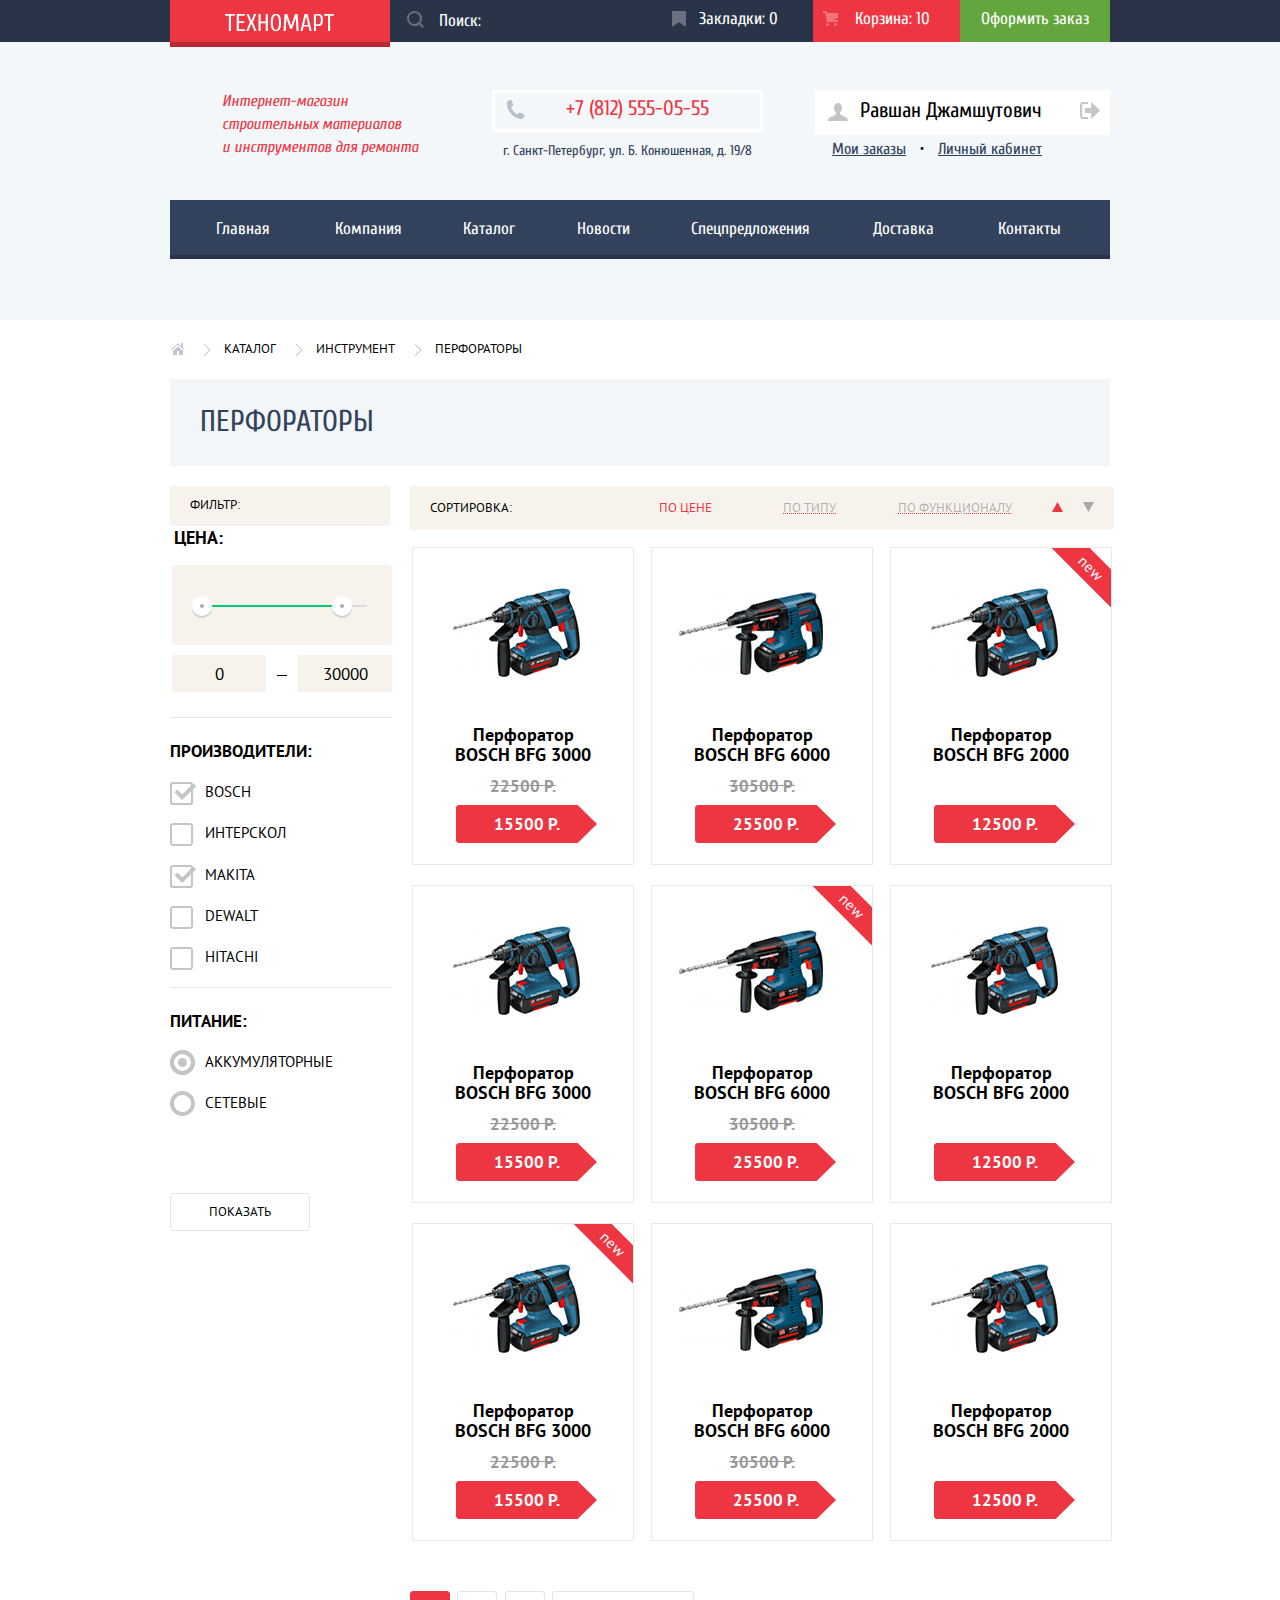
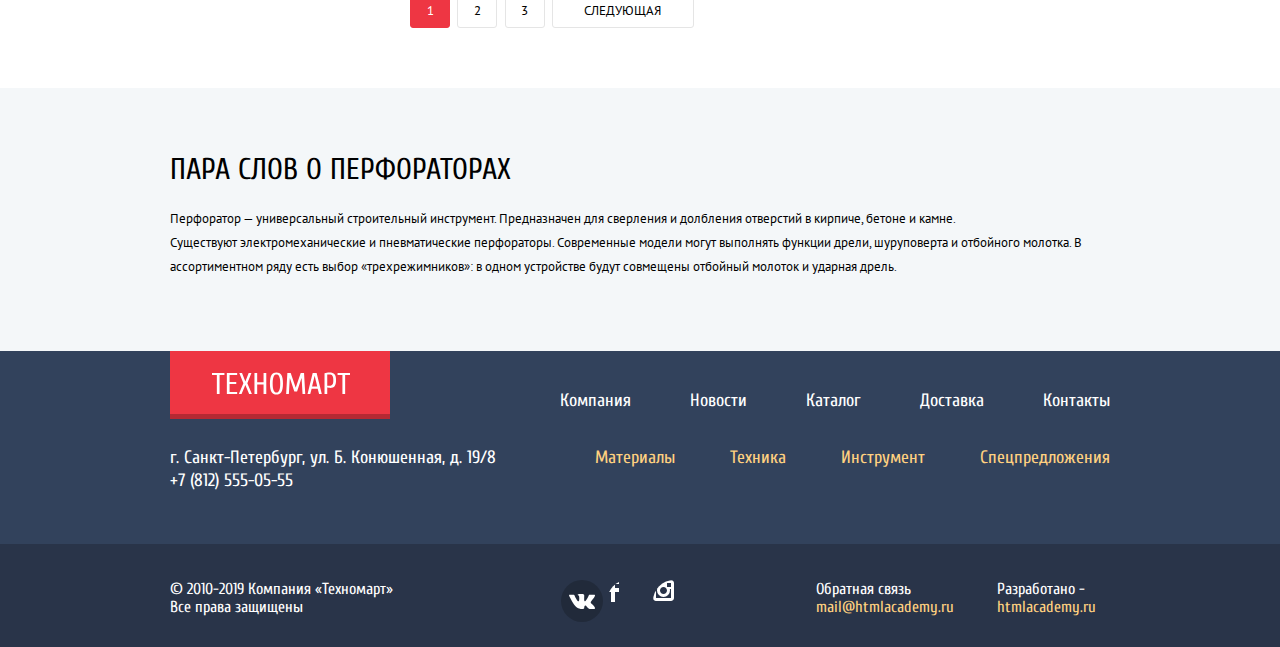
==== commit 5b232a00: "Merge branch 'master' into master" ====
--- a/inner.html
+++ b/inner.html
@@ -342,6 +342,7 @@
     <section class="description-perforator">
       <div class="aligning">
         <h2 class="content-caption-h2">Пара слов о перфораторах</h2>
+
         <p class="content-text">Перфоратор — универсальный строительный инструмент. Предназначен для сверления и долбления отверстий в кирпиче, бетоне и камне.<br> Существуют электромеханические и пневматические перфораторы. Современные модели могут выполнять функции дрели, шуруповерта и отбойного молотка. В ассортиментном ряду есть выбор «трехрежимников»: в одном устройстве будут совмещены отбойный молоток и ударная дрель.</p>
       </div>
     </section>
@@ -366,7 +367,7 @@
         </nav>
 
         <div class="contacts-footer">
-          <address>г. Санкт-Петербург, ул. Б. Конюшенная, д.19/8</address>
+          <address>г. Санкт-Петербург, ул. Б. Конюшенная, д. 19/8</address>
           <a href="tel:+78125550555">+7 (812) 555-05-55</a>
         </div>
 
@@ -384,7 +385,7 @@
     <section class="bottom-footer">
       <div class="aligning">
         <div class="copyright">
-          <p>&#169; 2010-2017 Компания &laquo;Техномарт&raquo; Все права защищены</p>
+          <p>&#169; 2010-2019 Компания &laquo;Техномарт&raquo; Все права защищены</p>
         </div>
 
         <div class="socials">
